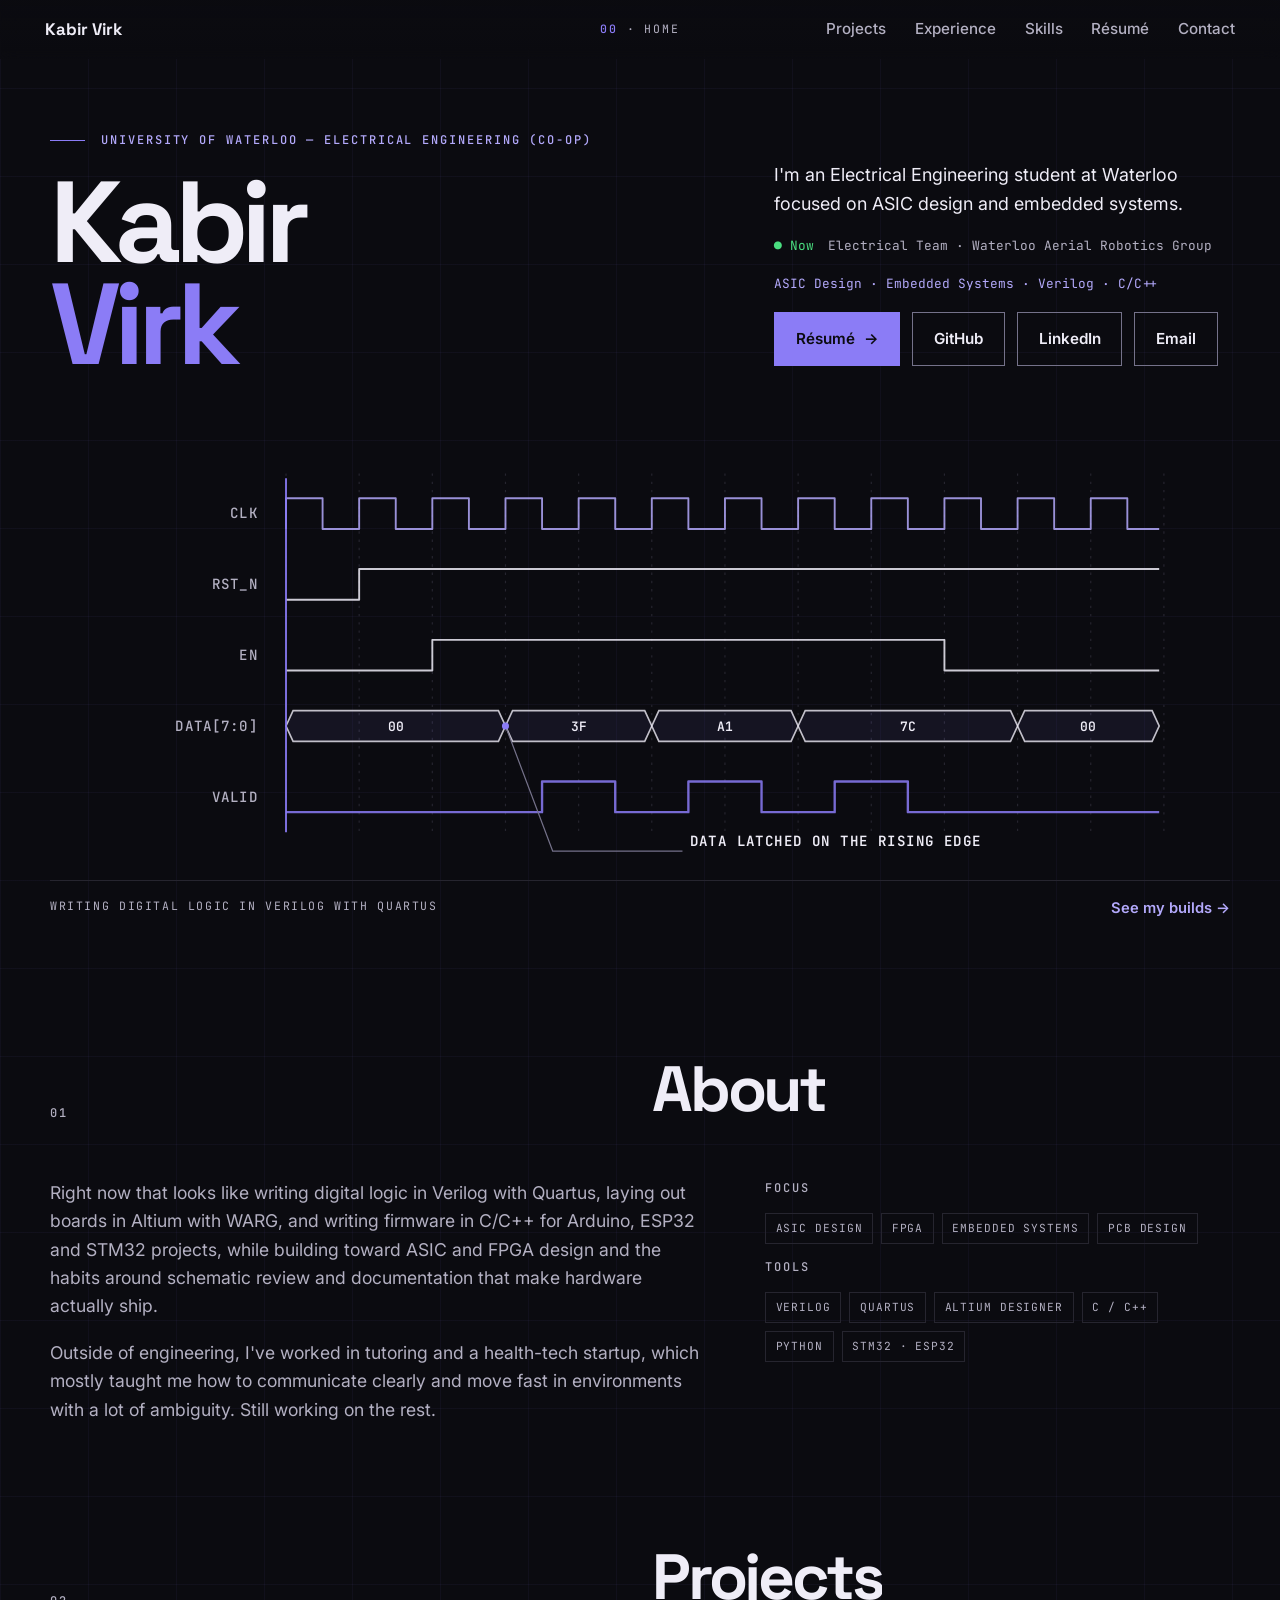
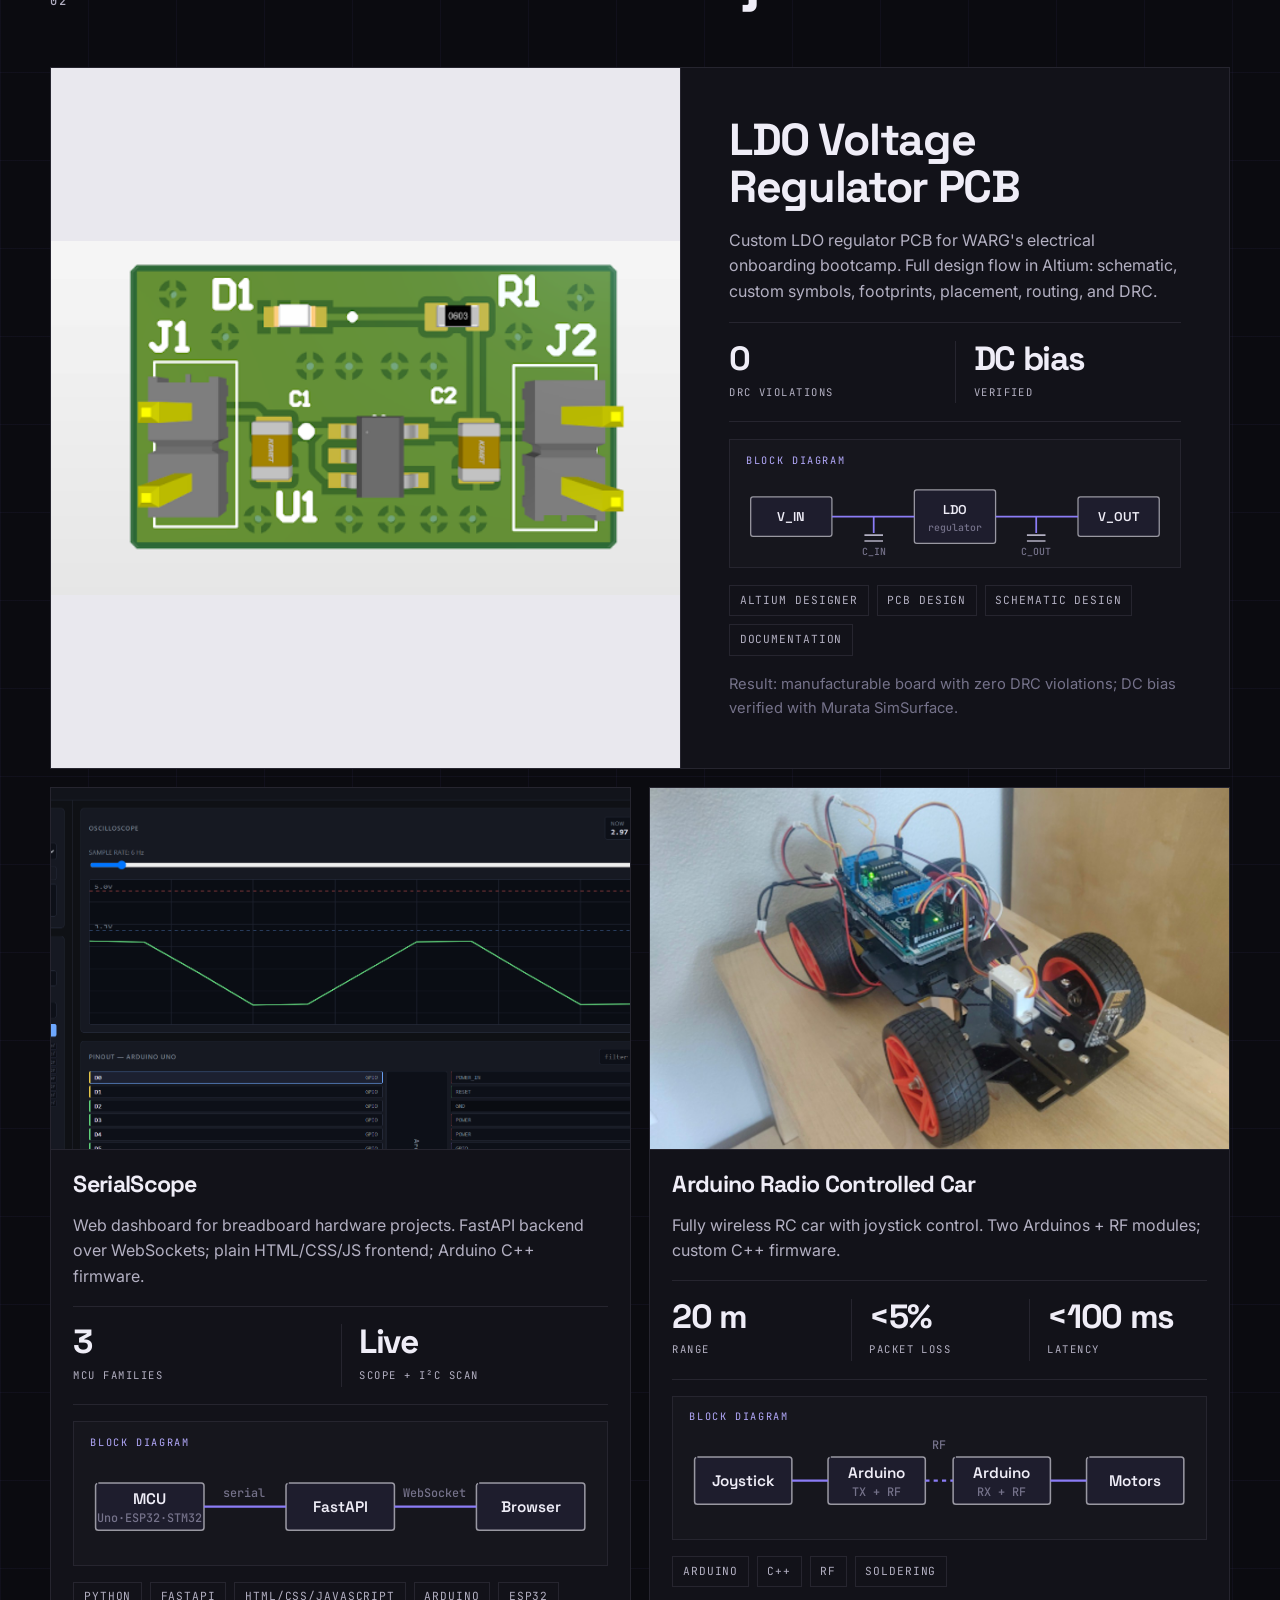
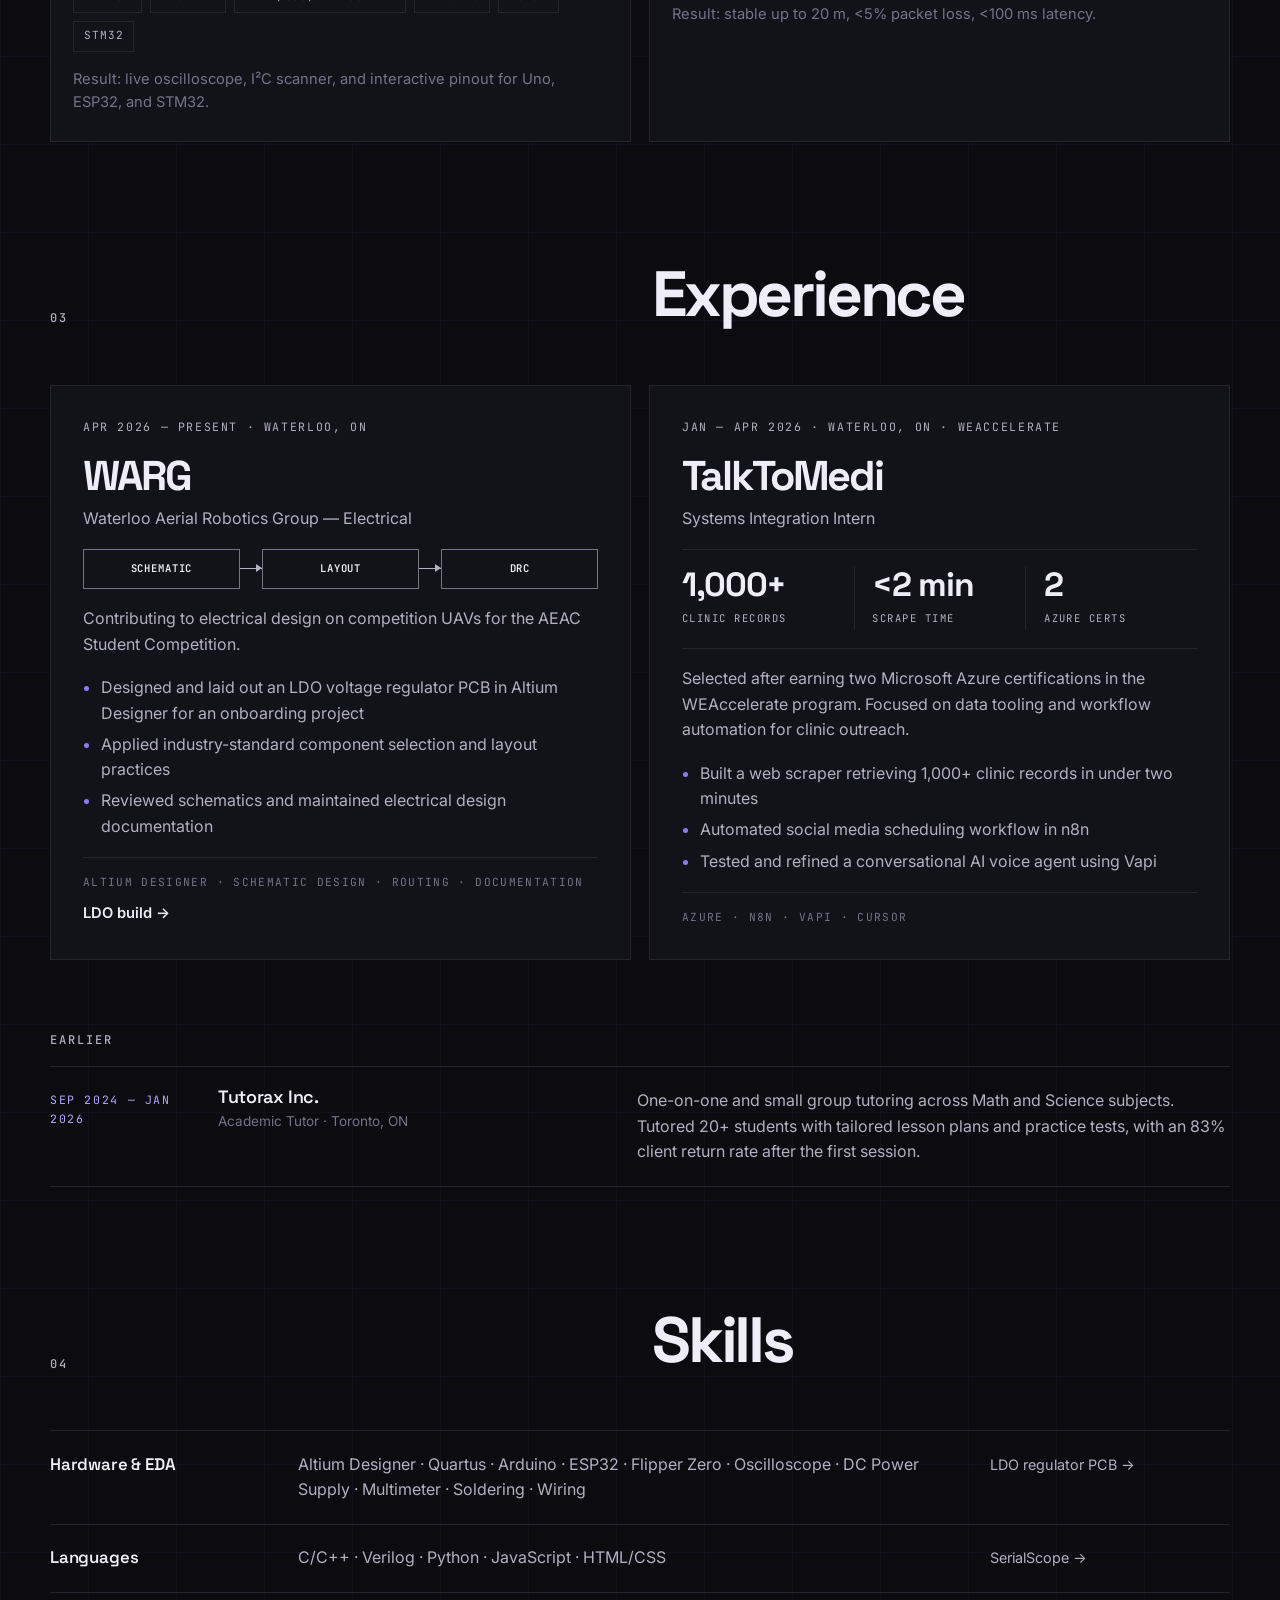
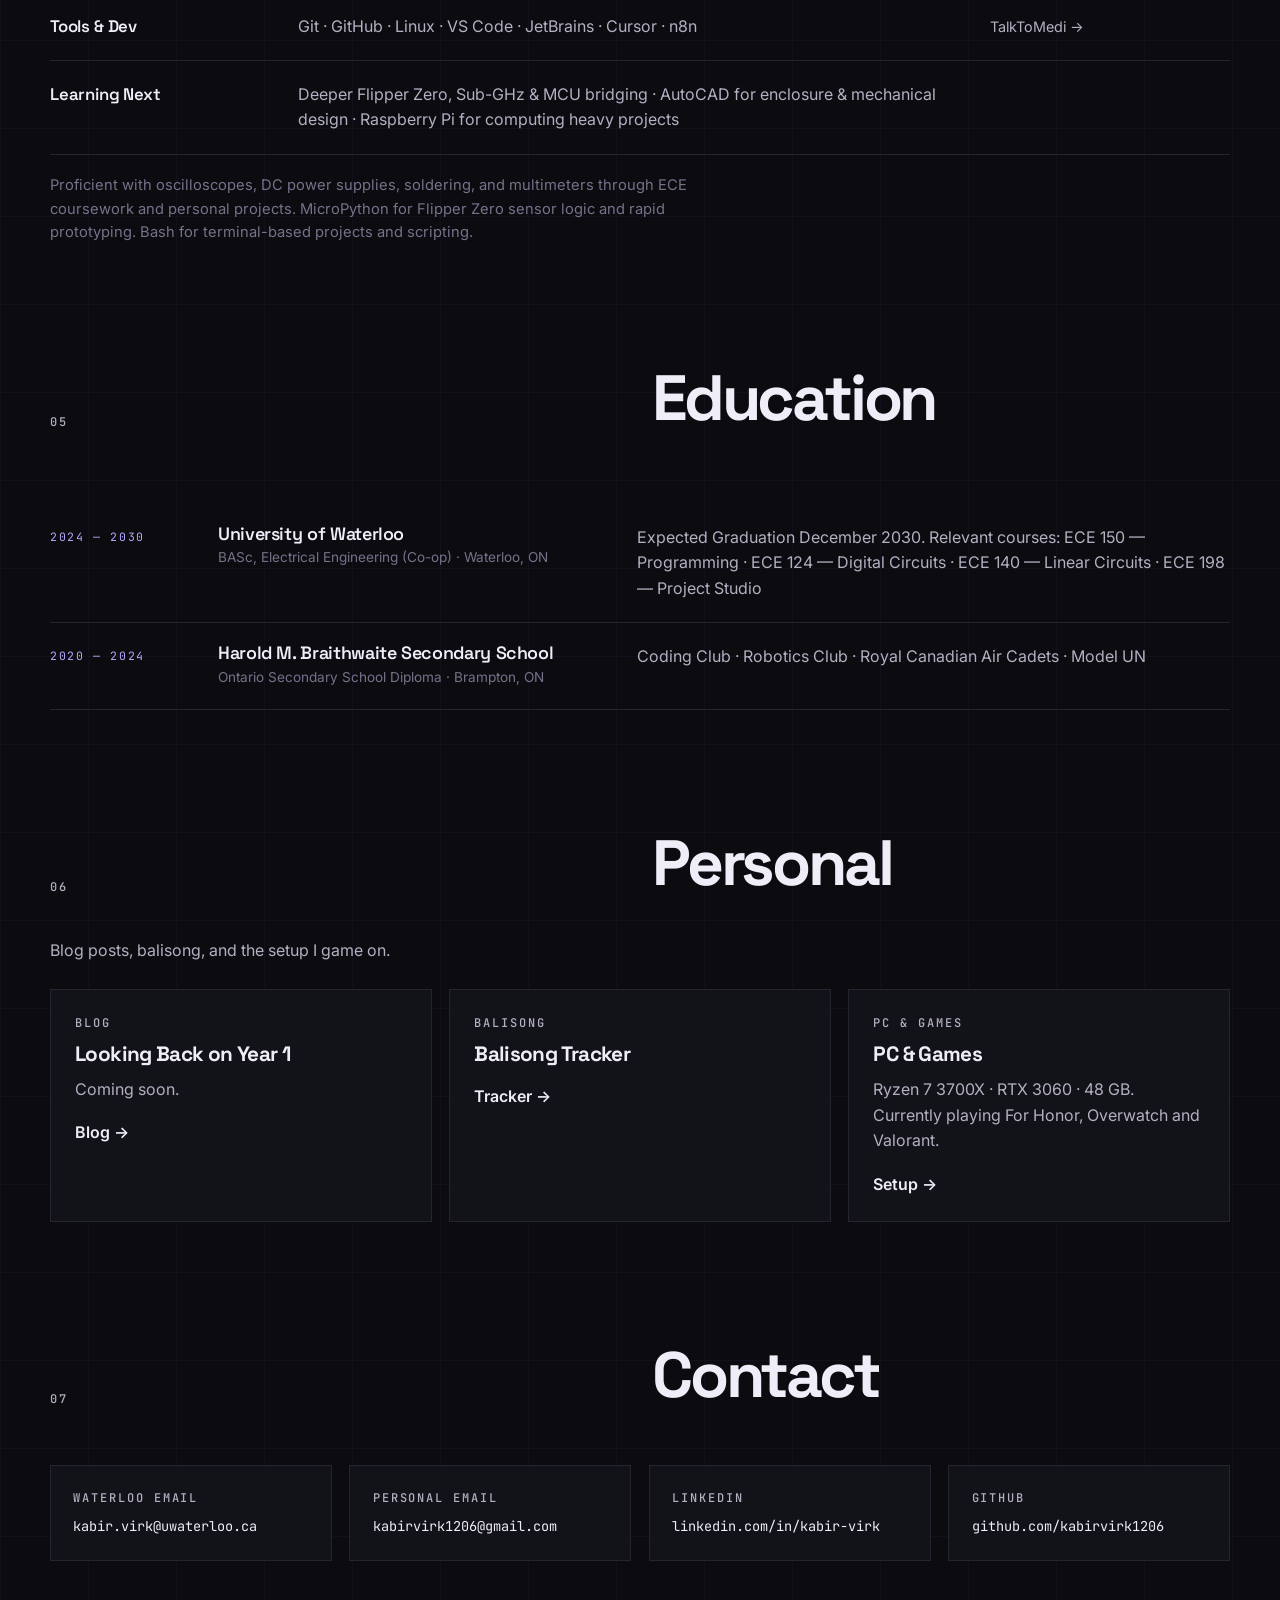
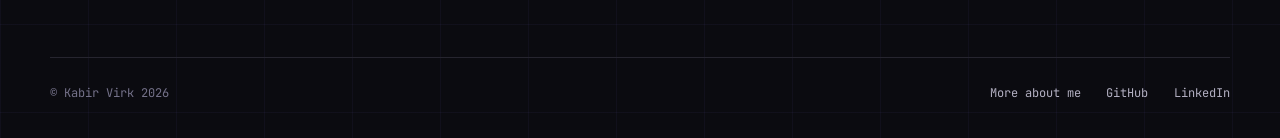
==== index.html @ eab6eaa8 "new site design, save purple version" ====
<!DOCTYPE html>
<html lang="en">
<head>
  <meta charset="UTF-8" />
  <meta name="viewport" content="width=device-width, initial-scale=1.0" />
  <title>Kabir Virk</title>
  <meta name="description" content="I'm an Electrical Engineering student at Waterloo focused on ASIC design and embedded systems." />

  <meta property="og:title" content="Kabir Virk" />
  <meta property="og:description" content="Electrical Engineering (Co-op) at the University of Waterloo — ASIC design and embedded systems." />
  <meta property="og:type" content="website" />
  <meta property="og:url" content="https://www.kabirvirk.me/" />
  <meta property="og:image" content="https://www.kabirvirk.me/og.png" />
  <meta name="twitter:card" content="summary_large_image" />

  <link rel="icon" type="image/png" href="images/favicon-96x96.png" sizes="96x96" />
  <link rel="icon" type="image/svg+xml" href="images/favicon.svg" />
  <link rel="shortcut icon" href="images/favicon.ico" />
  <link rel="apple-touch-icon" sizes="180x180" href="images/apple-touch-icon.png" />
  <link rel="manifest" href="images/site.webmanifest" />

  <link rel="preconnect" href="https://fonts.googleapis.com" />
  <link rel="preconnect" href="https://fonts.gstatic.com" crossorigin />
  <link href="https://fonts.googleapis.com/css2?family=Space+Grotesk:wght@500;600;700&amp;family=Inter:wght@400;500;600&amp;family=JetBrains+Mono:wght@400;500;600&amp;display=swap" rel="stylesheet" />
  <link rel="stylesheet" href="site.css" />
</head>
<body>

<a class="skip" href="#main">Skip to content</a>

<header class="nav" id="nav">
  <a class="nav-name" href="#top">Kabir Virk</a>
  <p class="nav-spy" id="spy" aria-hidden="true"><b>00</b> · <span>Home</span></p>
  <nav class="nav-links" id="navlinks" aria-label="Sections">
    <a href="#projects">Projects</a>
    <a href="#experience">Experience</a>
    <a href="#skills">Skills</a>
    <a href="https://drive.google.com/file/d/1NVRbMFcc0rS-0azV-CsoJZhcbFdvMBlc/view?usp=sharing" target="_blank" rel="noopener">Résumé</a>
    <a href="#contact">Contact</a>
  </nav>
  <button class="nav-burger" id="burger" type="button" aria-label="Open menu" aria-expanded="false"><span></span><span></span></button>
</header>

<main id="main">

  <!-- HERO -->
  <section class="hero wrap" id="top" data-spy="00" data-label="Home">
    <div class="hero-top">
      <div>
        <p class="eyebrow line">University of Waterloo — Electrical Engineering (Co-op)</p>
        <h1 class="hero-title">Kabir<br /><span>Virk</span></h1>
      </div>
      <div class="hero-side">
        <p class="hero-copy">I'm an Electrical Engineering student at Waterloo focused on ASIC design and embedded systems.</p>
        <p class="now"><span>Now</span> Electrical Team · Waterloo Aerial Robotics Group</p>
        <p class="hero-focus">ASIC Design · Embedded Systems · Verilog · C/C++</p>
        <div class="btns">
          <a class="btn solid" href="https://drive.google.com/file/d/1NVRbMFcc0rS-0azV-CsoJZhcbFdvMBlc/view?usp=sharing" target="_blank" rel="noopener">Résumé <em>→</em></a>
          <a class="btn" href="https://github.com/kabirvirk1206" target="_blank" rel="noopener noreferrer">GitHub</a>
          <a class="btn" href="https://linkedin.com/in/kabir-virk" target="_blank" rel="noopener noreferrer">LinkedIn</a>
          <a class="btn" href="mailto:kabir.virk@uwaterloo.ca">Email</a>
        </div>
      </div>
    </div>

    <figure class="hero-art">
      <svg class="timing" viewBox="0 0 1000 380" role="img" aria-label="Animated timing diagram of synchronous digital logic: clock, reset, enable, an 8-bit data bus and a valid signal">
        <g class="t-grid"><path d="M200 36V340"/><path d="M262 36V340"/><path d="M324 36V340"/><path d="M386 36V340"/><path d="M448 36V340"/><path d="M510 36V340"/><path d="M572 36V340"/><path d="M634 36V340"/><path d="M696 36V340"/><path d="M758 36V340"/><path d="M820 36V340"/><path d="M882 36V340"/><path d="M944 36V340"/></g>
        <g class="t-lab"><text x="176" y="74" text-anchor="end">CLK</text><text x="176" y="134" text-anchor="end">RST_N</text><text x="176" y="194" text-anchor="end">EN</text><text x="176" y="254" text-anchor="end">DATA[7:0]</text><text x="176" y="314" text-anchor="end">VALID</text></g>
        <g class="t-wave"><path d="M200 83.0V57.0H231.0V83.0H262.0V57.0H293.0V83.0H324.0V57.0H355.0V83.0H386.0V57.0H417.0V83.0H448.0V57.0H479.0V83.0H510.0V57.0H541.0V83.0H572.0V57.0H603.0V83.0H634.0V57.0H665.0V83.0H696.0V57.0H727.0V83.0H758.0V57.0H789.0V83.0H820.0V57.0H851.0V83.0H882.0V57.0H913.0V83.0H940" class="clk"/><path d="M200 143.0H262V117.0H940"/><path d="M200 203.0H324V177.0H758V203.0H940"/><path d="M200 323.0H417.0V297.0H479.0V323.0H541.0V297.0H603.0V323.0H665.0V297.0H727.0V323.0H940" class="acc"/></g>
        <g class="t-bus"><path d="M200 250L206 237.0H380L386 250L380 263.0H206Z"/><path d="M386 250L392 237.0H504L510 250L504 263.0H392Z"/><path d="M510 250L516 237.0H628L634 250L628 263.0H516Z"/><path d="M634 250L640 237.0H814L820 250L814 263.0H640Z"/><path d="M820 250L826 237.0H934L940 250L934 263.0H826Z"/></g>
        <g class="t-bus-txt"><text x="293.0" y="254">00</text><text x="448.0" y="254">3F</text><text x="572.0" y="254">A1</text><text x="727.0" y="254">7C</text><text x="880.0" y="254">00</text></g>
        <line class="t-cursor" x1="200" y1="40" x2="200" y2="340"/>
        <g class="co"><path d="M386 250L426 356H536"/><circle cx="386" cy="250" r="3"/></g>
        <g class="co-txt"><text x="542" y="352"><tspan class="b">DATA LATCHED ON THE RISING EDGE</tspan></text></g>
      </svg>
      <figcaption class="art-cap">
        <span>Writing digital logic in Verilog with Quartus</span>
        <a href="#projects">See my builds <em>→</em></a>
      </figcaption>
    </figure>
  </section>

  <!-- ABOUT -->
  <section class="sec wrap" id="about" data-spy="01" data-label="About">
    <div class="sec-head rv">
      <p class="eyebrow">01</p>
      <h2>About</h2>
    </div>
    <div class="about rv">
      <div class="about-text">
        <p>Right now that looks like writing digital logic in Verilog with Quartus, laying out boards in Altium with WARG, and writing firmware in C/C++ for Arduino, ESP32 and STM32 projects, while building toward ASIC and FPGA design and the habits around schematic review and documentation that make hardware actually ship.</p>
        <p>Outside of engineering, I've worked in tutoring and a health-tech startup, which mostly taught me how to communicate clearly and move fast in environments with a lot of ambiguity. Still working on the rest.</p>
      </div>
      <div class="about-tags">
        <p class="eyebrow">Focus</p>
        <ul class="tags"><li>ASIC Design</li><li>FPGA</li><li>Embedded Systems</li><li>PCB Design</li></ul>
        <p class="eyebrow">Tools</p>
        <ul class="tags"><li>Verilog</li><li>Quartus</li><li>Altium Designer</li><li>C / C++</li><li>Python</li><li>STM32 · ESP32</li></ul>
      </div>
    </div>
  </section>

  <!-- PROJECTS -->
  <section class="sec wrap" id="projects" data-spy="02" data-label="Projects">
    <div class="sec-head rv">
      <p class="eyebrow">02</p>
      <h2>Projects</h2>
    </div>

    <article class="feat rv" id="proj-ldo">
      <div class="feat-media light"><img class="zoom" src="images/PCBldo.png" alt="LDO voltage regulator PCB in Altium Designer" width="900" height="562" /></div>
      <div class="feat-body">
        <h3>LDO Voltage Regulator PCB</h3>
        <p>Custom LDO regulator PCB for WARG's electrical onboarding bootcamp. Full design flow in Altium: schematic, custom symbols, footprints, placement, routing, and DRC.</p>
        <div class="stats">
          <div><b>0</b><span>DRC violations</span></div>
          <div><b>DC bias</b><span>Verified</span></div>
        </div>
        <figure class="bd"><figcaption>Block diagram</figcaption><svg viewBox="0 0 360 70" role="img" aria-label="Block diagram: input, LDO regulator, output, with input and output capacitors"><g class="bd-box"><rect x="4" y="18" width="70" height="34" rx="2"/><rect x="145" y="12" width="70" height="46" rx="2"/><rect x="286" y="18" width="70" height="34" rx="2"/></g><g class="bd-wire"><path d="M74 35H145M215 35H286"/><path d="M110 35v14M250 35v14"/></g><g class="bd-cap"><path d="M102 51h16M102 56h16M242 51h16M242 56h16"/></g><g class="bd-txt"><text x="39" y="39">V_IN</text><text x="180" y="33">LDO</text><text x="180" y="47" class="bd-sub">regulator</text><text x="321" y="39">V_OUT</text><text x="110" y="68" class="bd-sub">C_IN</text><text x="250" y="68" class="bd-sub">C_OUT</text></g></svg></figure>
          <ul class="tags"><li>Altium Designer</li><li>PCB Design</li><li>Schematic Design</li><li>Documentation</li></ul>
        <p class="note">Result: manufacturable board with zero DRC violations; DC bias verified with Murata SimSurface.</p>
      </div>
    </article>

    <div class="grid">
      <article class="card rv" id="proj-serialscope">
        <div class="card-media"><img class="zoom" src="images/SerialScope.png" alt="SerialScope web dashboard" width="900" height="562" /></div>
        <div class="card-body">
          <h3>SerialScope</h3>
          <p>Web dashboard for breadboard hardware projects. FastAPI backend over WebSockets; plain HTML/CSS/JS frontend; Arduino C++ firmware.</p>
          <div class="stats">
            <div><b>3</b><span>MCU families</span></div>
            <div><b>Live</b><span>Scope + I²C scan</span></div>
          </div>
          <figure class="bd"><figcaption>Block diagram</figcaption><svg viewBox="0 0 360 70" role="img" aria-label="Block diagram: microcontroller to serial to FastAPI to WebSocket to browser"><g class="bd-box"><rect x="4" y="18" width="78" height="34" rx="2"/><rect x="141" y="18" width="78" height="34" rx="2"/><rect x="278" y="18" width="78" height="34" rx="2"/></g><g class="bd-wire"><path d="M82 35H141M219 35H278"/></g><g class="bd-txt"><text x="43" y="33">MCU</text><text x="43" y="46" class="bd-sub">Uno·ESP32·STM32</text><text x="180" y="39">FastAPI</text><text x="317" y="39">Browser</text><text x="111" y="28" class="bd-sub">serial</text><text x="248" y="28" class="bd-sub">WebSocket</text></g></svg></figure>
          <ul class="tags"><li>Python</li><li>FastAPI</li><li>HTML/CSS/JavaScript</li><li>Arduino</li><li>ESP32</li><li>STM32</li></ul>
          <p class="note">Result: live oscilloscope, I²C scanner, and interactive pinout for Uno, ESP32, and STM32.</p>
        </div>
      </article>

      <article class="card rv" id="proj-rc">
        <div class="card-media"><img class="zoom" src="images/Radio.jpeg" alt="Arduino radio controlled car" width="900" height="562" /></div>
        <div class="card-body">
          <h3>Arduino Radio Controlled Car</h3>
          <p>Fully wireless RC car with joystick control. Two Arduinos + RF modules; custom C++ firmware.</p>
          <div class="stats">
            <div><b>20 m</b><span>Range</span></div>
            <div><b>&lt;5%</b><span>Packet loss</span></div>
            <div><b>&lt;100 ms</b><span>Latency</span></div>
          </div>
          <figure class="bd"><figcaption>Block diagram</figcaption><svg viewBox="0 0 360 70" role="img" aria-label="Block diagram: joystick to transmitter Arduino, RF link, receiver Arduino to motors"><g class="bd-box"><rect x="4" y="18" width="70" height="34" rx="2"/><rect x="100" y="18" width="70" height="34" rx="2"/><rect x="190" y="18" width="70" height="34" rx="2"/><rect x="286" y="18" width="70" height="34" rx="2"/></g><g class="bd-wire"><path d="M74 35H100M260 35H286"/><path d="M170 35H190" stroke-dasharray="3 3"/></g><g class="bd-txt"><text x="39" y="39">Joystick</text><text x="135" y="33">Arduino</text><text x="135" y="46" class="bd-sub">TX + RF</text><text x="225" y="33">Arduino</text><text x="225" y="46" class="bd-sub">RX + RF</text><text x="321" y="39">Motors</text><text x="180" y="12" class="bd-sub">RF</text></g></svg></figure>
          <ul class="tags"><li>Arduino</li><li>C++</li><li>RF</li><li>Soldering</li></ul>
          <p class="note">Result: stable up to 20 m, &lt;5% packet loss, &lt;100 ms latency.</p>
        </div>
      </article>
    </div>
  </section>

  <!-- EXPERIENCE -->
  <section class="sec wrap" id="experience" data-spy="03" data-label="Experience">
    <div class="sec-head rv">
      <p class="eyebrow">03</p>
      <h2>Experience</h2>
    </div>

    <div class="xp-grid">
      <article class="xp rv">
        <p class="xp-date">Apr 2026 — Present · Waterloo, ON</p>
        <h3>WARG</h3>
        <p class="xp-role">Waterloo Aerial Robotics Group — Electrical</p>
        <div class="flow"><span>Schematic</span><i></i><span>Layout</span><i></i><span>DRC</span></div>
        <p>Contributing to electrical design on competition UAVs for the AEAC Student Competition.</p>
        <ul class="dots">
          <li>Designed and laid out an LDO voltage regulator PCB in Altium Designer for an onboarding project</li>
          <li>Applied industry-standard component selection and layout practices</li>
          <li>Reviewed schematics and maintained electrical design documentation</li>
        </ul>
        <p class="xp-foot">Altium Designer · Schematic Design · Routing · Documentation <a href="#proj-ldo">LDO build <em>→</em></a></p>
      </article>

      <article class="xp rv">
        <p class="xp-date">Jan — Apr 2026 · Waterloo, ON · WEAccelerate</p>
        <h3>TalkToMedi</h3>
        <p class="xp-role">Systems Integration Intern</p>
        <div class="stats">
          <div><b>1,000+</b><span>Clinic records</span></div>
          <div><b>&lt;2 min</b><span>Scrape time</span></div>
          <div><b>2</b><span>Azure certs</span></div>
        </div>
        <p>Selected after earning two Microsoft Azure certifications in the WEAccelerate program. Focused on data tooling and workflow automation for clinic outreach.</p>
        <ul class="dots">
          <li>Built a web scraper retrieving 1,000+ clinic records in under two minutes</li>
          <li>Automated social media scheduling workflow in n8n</li>
          <li>Tested and refined a conversational AI voice agent using Vapi</li>
        </ul>
        <p class="xp-foot">Azure · n8n · Vapi · Cursor</p>
      </article>
    </div>

    <div class="list">
      <p class="eyebrow">Earlier</p>
      <div class="row rv"><p class="row-k">Sep 2024 — Jan 2026</p><div><h4>Tutorax Inc.</h4><p class="row-t">Academic Tutor · Toronto, ON</p></div><p>One-on-one and small group tutoring across Math and Science subjects. Tutored 20+ students with tailored lesson plans and practice tests, with an 83% client return rate after the first session.</p></div>
    </div>
  </section>

  <!-- SKILLS -->
  <section class="sec wrap" id="skills" data-spy="04" data-label="Skills">
    <div class="sec-head rv">
      <p class="eyebrow">04</p>
      <h2>Skills</h2>
    </div>
    <div class="skills">
      <div class="srow rv"><h4>Hardware &amp; EDA</h4><p>Altium Designer · Quartus · Arduino · ESP32 · Flipper Zero · Oscilloscope · DC Power Supply · Multimeter · Soldering · Wiring</p><a href="#proj-ldo">LDO regulator PCB <em>→</em></a></div>
      <div class="srow rv"><h4>Languages</h4><p>C/C++ · Verilog · Python · JavaScript · HTML/CSS</p><a href="#proj-serialscope">SerialScope <em>→</em></a></div>
      <div class="srow rv"><h4>Tools &amp; Dev</h4><p>Git · GitHub · Linux · VS Code · JetBrains · Cursor · n8n</p><a href="#experience">TalkToMedi <em>→</em></a></div>
      <div class="srow rv"><h4>Learning Next</h4><p>Deeper Flipper Zero, Sub-GHz &amp; MCU bridging · AutoCAD for enclosure &amp; mechanical design · Raspberry Pi for computing heavy projects</p><span></span></div>
    </div>
    <p class="skills-note">Proficient with oscilloscopes, DC power supplies, soldering, and multimeters through ECE coursework and personal projects. MicroPython for Flipper Zero sensor logic and rapid prototyping. Bash for terminal-based projects and scripting.</p>
  </section>

  <!-- EDUCATION -->
  <section class="sec wrap" id="education" data-spy="05" data-label="Education">
    <div class="sec-head rv">
      <p class="eyebrow">05</p>
      <h2>Education</h2>
    </div>
    <div class="list edu-list">
      <div class="row rv"><p class="row-k">2024 — 2030</p><div><h4>University of Waterloo</h4><p class="row-t">BASc, Electrical Engineering (Co-op) · Waterloo, ON</p></div><p>Expected Graduation December 2030. Relevant courses: ECE 150 — Programming · ECE 124 — Digital Circuits · ECE 140 — Linear Circuits · ECE 198 — Project Studio</p></div>
      <div class="row rv"><p class="row-k">2020 — 2024</p><div><h4>Harold M. Braithwaite Secondary School</h4><p class="row-t">Ontario Secondary School Diploma · Brampton, ON</p></div><p>Coding Club · Robotics Club · Royal Canadian Air Cadets · Model UN</p></div>
    </div>
  </section>

  <!-- PERSONAL -->
  <section class="sec wrap" id="personal" data-spy="06" data-label="Personal">
    <div class="sec-head rv">
      <p class="eyebrow">06</p>
      <h2>Personal</h2>
    </div>
    <p class="lead">Blog posts, balisong, and the setup I game on.</p>
    <div class="pgrid">
      <a class="pcard rv" href="about-me.html#blog"><p class="eyebrow">Blog</p><h3>Looking Back on Year 1</h3><p>Coming soon.</p><span>Blog <em>→</em></span></a>
      <a class="pcard rv" href="about-me.html#balisong"><p class="eyebrow">Balisong</p><h3>Balisong Tracker</h3><span>Tracker <em>→</em></span></a>
      <a class="pcard rv" href="about-me.html#setup"><p class="eyebrow">PC &amp; Games</p><h3>PC &amp; Games</h3><p>Ryzen 7 3700X · RTX 3060 · 48 GB. Currently playing For Honor, Overwatch and Valorant.</p><span>Setup <em>→</em></span></a>
    </div>
  </section>

  <!-- CONTACT -->
  <section class="sec wrap" id="contact" data-spy="07" data-label="Contact">
    <div class="sec-head rv">
      <p class="eyebrow">07</p>
      <h2>Contact</h2>
    </div>
    <div class="cgrid">
      <a class="citem rv" href="mailto:kabir.virk@uwaterloo.ca"><p class="eyebrow">Waterloo Email</p><p class="cval">kabir.virk@uwaterloo.ca</p></a>
      <a class="citem rv" href="mailto:kabirvirk1206@gmail.com"><p class="eyebrow">Personal Email</p><p class="cval">kabirvirk1206@gmail.com</p></a>
      <a class="citem rv" href="https://linkedin.com/in/kabir-virk" target="_blank" rel="noopener noreferrer"><p class="eyebrow">LinkedIn</p><p class="cval">linkedin.com/in/kabir-virk</p></a>
      <a class="citem rv" href="https://github.com/kabirvirk1206" target="_blank" rel="noopener noreferrer"><p class="eyebrow">GitHub</p><p class="cval">github.com/kabirvirk1206</p></a>
    </div>
  </section>

</main>

<footer class="foot wrap">
  <p>© Kabir Virk 2026</p>
  <nav><a href="about-me.html">More about me</a><a href="https://github.com/kabirvirk1206" target="_blank" rel="noopener noreferrer">GitHub</a><a href="https://linkedin.com/in/kabir-virk" target="_blank" rel="noopener noreferrer">LinkedIn</a></nav>
</footer>

<dialog class="lightbox" id="lightbox" aria-label="Enlarged image"><button type="button" class="lb-x" aria-label="Close">×</button><img alt="" /><p class="lb-cap"></p></dialog>
<script src="motion.js"></script>
<script src="site.js"></script>
</body>
</html>
---- site.css ----
/* kabirvirk.me — layout after marcovolpini.com, coloured violet on near-black */

:root {
  --bg:      #0b0b10;
  --panel:   #121219;
  --panel-2: #17171f;
  --line:    #26252f;
  --grid:    rgba(139, 124, 246, 0.05);
  --ink:     #efedf7;
  --ink-2:   #b3b0c2;
  --ink-3:   #75728a;
  --violet:  #8b7cf6;
  --violet-2:#b3a9fb;
  --green:   #4ade80;
  --amber:   #fcd34d;

  --head: 'Space Grotesk', 'Inter', system-ui, sans-serif;
  --body: 'Inter', system-ui, -apple-system, sans-serif;
  --mono: 'JetBrains Mono', ui-monospace, Menlo, monospace;

  --wrap: 1180px;
}

* { box-sizing: border-box; }
html { scroll-behavior: smooth; scroll-padding-top: 5rem; }
body {
  margin: 0;
  background-color: var(--bg);
  background-image:
    linear-gradient(var(--grid) 1px, transparent 1px),
    linear-gradient(90deg, var(--grid) 1px, transparent 1px);
  background-size: 88px 88px;
  color: var(--ink);
  font: 16px/1.6 var(--body);
  -webkit-font-smoothing: antialiased;
}
img { max-width: 100%; display: block; }
a { color: inherit; }
h1, h2, h3, h4 { font-family: var(--head); margin: 0; letter-spacing: -0.03em; line-height: 1.05; text-wrap: balance; }
p { margin: 0; }
em { font-style: normal; display: inline-block; transition: transform 0.2s ease; }
a:hover em { transform: translateX(3px); }
:focus-visible { outline: 2px solid var(--violet); outline-offset: 3px; }

.wrap { width: min(var(--wrap), 100% - 2.5rem); margin-inline: auto; }
.skip { position: absolute; left: -999px; }
.skip:focus { left: 1rem; top: 1rem; z-index: 99; background: var(--violet); color: var(--bg); padding: 0.5rem 1rem; }

.eyebrow {
  font-family: var(--mono);
  font-size: 0.75rem;
  font-weight: 500;
  letter-spacing: 0.16em;
  text-transform: uppercase;
  color: var(--ink-2);
}
.eyebrow.line { display: flex; align-items: center; gap: 1rem; color: var(--violet-2); }
.eyebrow.line::before { content: ""; width: 2.2rem; height: 1px; background: var(--violet); }

/* nav */
.nav {
  position: sticky;
  top: 0;
  z-index: 50;
  display: grid;
  grid-template-columns: 1fr auto 1fr;
  align-items: center;
  gap: 1rem;
  padding: 1rem clamp(1.25rem, 3.5vw, 3rem);
  background: linear-gradient(180deg, rgba(11, 11, 16, 0.96), rgba(11, 11, 16, 0.8));
  backdrop-filter: blur(10px);
}
.nav-name { font-family: var(--head); font-weight: 700; font-size: 1.05rem; text-decoration: none; }
.nav-spy { font-family: var(--mono); font-size: 0.72rem; letter-spacing: 0.16em; text-transform: uppercase; color: var(--ink-2); }
.nav-spy b { color: var(--violet); font-weight: 500; }
.nav-links { justify-self: end; display: flex; gap: 1.8rem; }
.nav-links a { text-decoration: none; font-weight: 500; font-size: 0.95rem; color: var(--ink-2); transition: color 0.2s; }
.nav-links a:hover, .nav-links a.on { color: var(--ink); }
.nav-burger { display: none; justify-self: end; width: 2.4rem; height: 2.4rem; border: 1px solid var(--line); background: transparent; border-radius: 4px; cursor: pointer; padding: 0; }
.nav-burger span { display: block; width: 16px; height: 1.5px; margin: 4px auto; background: var(--ink); }

/* buttons */
.btns { display: flex; flex-wrap: wrap; gap: 0.75rem; }
.btn {
  display: inline-flex;
  align-items: center;
  gap: 0.6rem;
  padding: 0.85rem 1.3rem;
  border: 1px solid var(--ink-3);
  font-weight: 600;
  font-size: 0.95rem;
  text-decoration: none;
  transition: background 0.2s, border-color 0.2s, color 0.2s;
}
.btn:hover { border-color: var(--ink); }
.btn.solid { background: var(--violet); border-color: var(--violet); color: #0b0b10; }
.btn.solid:hover { background: var(--violet-2); border-color: var(--violet-2); }

/* hero */
.hero { padding-top: clamp(2.5rem, 6vw, 4.5rem); }
.hero-top { display: grid; grid-template-columns: minmax(0, 1.25fr) minmax(0, 1fr); gap: 2.5rem; align-items: end; }
.hero-title {
  margin-top: 1.4rem;
  font-size: clamp(3.6rem, 11vw, 9rem);
  font-weight: 700;
  letter-spacing: -0.06em;
  line-height: 0.88;
}
.hero-title span { color: var(--violet); }
.hero-side { display: grid; gap: 1.1rem; padding-bottom: 0.6rem; }
.status { display: flex; align-items: center; gap: 0.6rem; font-family: var(--mono); font-size: 0.72rem; letter-spacing: 0.14em; text-transform: uppercase; color: var(--ink-2); }
.status i { width: 7px; height: 7px; border-radius: 50%; background: var(--green); box-shadow: 0 0 10px rgba(74, 222, 128, 0.6); }
.hero-copy { font-size: 1.12rem; color: var(--ink); max-width: 40ch; }
.hero-focus { font-family: var(--mono); font-size: 0.8rem; color: var(--violet-2); }

.hero-art { margin: clamp(2rem, 5vw, 3.5rem) 0 0; position: relative; }
.hero-art svg, .board svg { width: 100%; height: auto; display: block; }
.art-cap {
  display: flex;
  flex-wrap: wrap;
  justify-content: space-between;
  gap: 0.6rem 2rem;
  padding: 1rem 0;
  border-top: 1px solid var(--line);
  font-family: var(--mono);
  font-size: 0.72rem;
  letter-spacing: 0.14em;
  text-transform: uppercase;
  color: var(--ink-2);
}
.art-cap a { color: var(--violet-2); text-decoration: none; font-family: var(--body); font-weight: 600; font-size: 0.92rem; letter-spacing: 0; text-transform: none; }

/* line art */
.la rect, .la path, .la circle { fill: none; stroke: var(--ink); stroke-width: 1.3; stroke-opacity: 0.8; }
.la .faint { stroke-opacity: 0.3; }
.la .acc { stroke: var(--violet); stroke-opacity: 0.95; }
.la .dot circle { fill: var(--violet); stroke: none; }
.seg path { stroke: var(--violet); stroke-width: 3; stroke-linecap: round; stroke-opacity: 0.9; fill: none; }
.seg.big path { stroke-width: 6; }
.la-txt text { fill: var(--ink-2); font: 500 11px var(--mono); letter-spacing: 0.08em; text-anchor: middle; }
.la-txt .sm { font-size: 9px; }
.co path { fill: none; stroke: var(--ink-3); stroke-width: 1; }
.co circle { fill: var(--violet); }
.co-txt text { fill: var(--ink-2); font: 400 12px var(--mono); }
.co-txt .b { fill: var(--ink); font-weight: 600; letter-spacing: 0.1em; }

/* sections */
.sec { padding-block: clamp(4.5rem, 10vw, 7.5rem) 0; }
.sec-head { display: grid; grid-template-columns: minmax(0, 1fr) minmax(0, 1fr); align-items: end; gap: 1.5rem; margin-bottom: clamp(2rem, 5vw, 3.5rem); }
.sec-head h2 { font-size: clamp(2.4rem, 6vw, 4rem); font-weight: 700; letter-spacing: -0.05em; }

.badge { width: fit-content; padding: 0.22rem 0.55rem; font-family: var(--mono); font-size: 0.66rem; letter-spacing: 0.14em; text-transform: uppercase; border: 1px solid; }
.badge.built { color: var(--green); border-color: rgba(74, 222, 128, 0.4); }
.badge.wip { color: var(--amber); border-color: rgba(252, 211, 77, 0.45); }

.stats { display: grid; grid-template-columns: repeat(3, minmax(0, 1fr)); padding-block: 1.1rem; border-block: 1px solid var(--line); }
.stats div { padding-inline: 1.1rem; border-left: 1px solid var(--line); min-width: 0; }
.stats div:first-child { padding-left: 0; border-left: 0; }
.stats b { display: block; font-family: var(--head); font-size: clamp(1.5rem, 3vw, 2.1rem); font-weight: 700; letter-spacing: -0.04em; line-height: 1.1; white-space: nowrap; }
.stats span { font-family: var(--mono); font-size: 0.66rem; letter-spacing: 0.14em; text-transform: uppercase; color: var(--ink-2); }

.tags { display: flex; flex-wrap: wrap; gap: 0.5rem; padding: 0; margin: 0; list-style: none; }
.tags li { padding: 0.35rem 0.6rem; border: 1px solid var(--line); font-family: var(--mono); font-size: 0.7rem; letter-spacing: 0.08em; text-transform: uppercase; color: var(--ink-2); }
.more { font-weight: 600; text-decoration: none; color: var(--ink); }
.more:hover { color: var(--violet-2); }

/* featured */
.feat { display: grid; grid-template-columns: minmax(0, 1.15fr) minmax(0, 1fr); border: 1px solid var(--line); background: var(--panel); }
.feat-media { position: relative; display: grid; place-items: center; padding: 2rem; border-right: 1px solid var(--line); background: radial-gradient(ellipse at 50% 60%, rgba(139, 124, 246, 0.1), transparent 70%); }
.feat-media svg { width: 100%; max-width: 520px; height: auto; }
.feat-body { display: grid; align-content: center; gap: 1.1rem; padding: clamp(1.5rem, 4vw, 3rem); }
.feat-body h3 { font-size: clamp(2rem, 4vw, 2.8rem); font-weight: 700; }
.feat-body > p:not(.badge) { color: var(--ink-2); }

.ph-tag { position: absolute; left: 1rem; bottom: 1rem; padding: 0.25rem 0.55rem; font-family: var(--mono); font-size: 0.64rem; letter-spacing: 0.08em; color: var(--amber); border: 1px dashed rgba(252, 211, 77, 0.5); background: rgba(11, 11, 16, 0.85); }

/* grid cards */
.grid { display: grid; grid-template-columns: repeat(2, minmax(0, 1fr)); gap: 1.1rem; margin-top: 1.1rem; }
.card { display: flex; flex-direction: column; border: 1px solid var(--line); background: var(--panel); min-width: 0; }
.card-media { aspect-ratio: 16 / 10; overflow: hidden; border-bottom: 1px solid var(--line); background: #0f0f15; }
.card-media img { width: 100%; height: 100%; object-fit: cover; transition: transform 0.5s ease; }
.card:hover .card-media img { transform: scale(1.03); }
.card-media.light { background: #e9e8ee; }
.card-media.light img { object-fit: contain; }
.card-body { display: grid; gap: 1rem; padding: 1.4rem 1.4rem 1.6rem; align-content: start; }
.card-body h3 { font-size: 1.45rem; font-weight: 700; }
.card-body > p:not(.badge) { color: var(--ink-2); }
.card.next { justify-content: center; background: repeating-linear-gradient(135deg, transparent 0 12px, rgba(139, 124, 246, 0.03) 12px 24px), var(--panel); }

/* lists (in progress, more experience) */
.list { margin-top: clamp(3rem, 6vw, 4.5rem); }
.list > .eyebrow { padding-bottom: 1rem; border-bottom: 1px solid var(--line); }
.row { display: grid; grid-template-columns: 9rem minmax(0, 1fr) minmax(0, 1.5fr); gap: 1.5rem; padding-block: 1.3rem; border-bottom: 1px solid var(--line); }
.row-k { font-family: var(--mono); font-size: 0.72rem; letter-spacing: 0.14em; text-transform: uppercase; color: var(--violet-2); padding-top: 0.2rem; }
.row h4 { font-size: 1.12rem; font-weight: 600; letter-spacing: -0.02em; }
.row-t { margin-top: 0.25rem; font-size: 0.85rem; color: var(--ink-3); }
.row > p:last-child { color: var(--ink-2); }

/* board drawing */
.board figure { margin: 0; padding-bottom: 2.5rem; border-bottom: 1px solid var(--line); }
.board-cap { margin-top: 1.5rem; text-align: center; font-family: var(--mono); font-size: 0.75rem; letter-spacing: 0.16em; text-transform: uppercase; color: var(--violet-2); }

/* experience */
.xp-grid { display: grid; grid-template-columns: repeat(2, minmax(0, 1fr)); gap: 1.1rem; }
.xp { display: grid; gap: 1.1rem; align-content: start; padding: clamp(1.4rem, 3vw, 2rem); border: 1px solid var(--line); background: var(--panel); min-width: 0; }
.xp-date { display: flex; flex-wrap: wrap; gap: 0.8rem; align-items: center; font-family: var(--mono); font-size: 0.72rem; letter-spacing: 0.14em; text-transform: uppercase; color: var(--ink-2); }
.xp h3 { font-size: clamp(2rem, 4vw, 2.6rem); font-weight: 700; letter-spacing: -0.05em; }
.xp-role { margin-top: -0.6rem; color: var(--ink-2); }
.xp > p:not(.xp-date):not(.xp-role):not(.xp-foot) { color: var(--ink-2); }
.flow { display: flex; align-items: center; gap: 0; }
.flow span { flex: 1 1 0; min-width: 0; padding: 0.65rem 0.4rem; border: 1px solid var(--ink-3); text-align: center; font-family: var(--mono); font-size: 0.66rem; font-weight: 600; letter-spacing: 0.08em; text-transform: uppercase; color: var(--ink); }
.flow i { flex: 0 0 1.4rem; height: 1px; background: var(--ink-2); position: relative; }
.flow i::after { content: ""; position: absolute; right: 0; top: -4px; border: 4.5px solid transparent; border-left: 6px solid var(--ink-2); border-right: 0; }
.xp-foot { display: flex; justify-content: space-between; flex-wrap: wrap; gap: 0.6rem; padding-top: 1rem; border-top: 1px solid var(--line); font-family: var(--mono); font-size: 0.7rem; letter-spacing: 0.12em; text-transform: uppercase; color: var(--ink-3); }
.xp-foot a { font-family: var(--body); font-size: 0.92rem; font-weight: 600; letter-spacing: 0; text-transform: none; color: var(--ink); text-decoration: none; }

/* skills */
.skills { border-top: 1px solid var(--line); }
.srow { display: grid; grid-template-columns: 14rem minmax(0, 1fr) 15rem; gap: 1.5rem; align-items: baseline; padding-block: 1.3rem; border-bottom: 1px solid var(--line); }
.srow h4 { font-size: 1.05rem; font-weight: 600; letter-spacing: -0.01em; }
.srow p { color: var(--ink-2); }
.srow a { font-size: 0.9rem; color: var(--ink-2); text-decoration: none; }
.srow a:hover { color: var(--violet-2); }

.edu { margin-top: clamp(3rem, 6vw, 4.5rem); }
.edu-row { display: grid; grid-template-columns: minmax(0, 1fr) minmax(0, 1.4fr); gap: 1.5rem; padding-top: 1.1rem; margin-top: 1rem; border-top: 1px solid var(--line); }
.edu-row h4 { font-size: 1.3rem; font-weight: 700; }
.edu-row div p { color: var(--ink-2); margin-top: 0.3rem; }
.edu-c { font-family: var(--mono); font-size: 0.78rem; line-height: 1.9; color: var(--ink-2); }

/* contact */
.contact { display: grid; grid-template-columns: 17rem minmax(0, 1fr); gap: clamp(2rem, 5vw, 4.5rem); align-items: center; padding-bottom: clamp(4rem, 8vw, 6rem); border-top: 1px solid var(--line); margin-top: clamp(4rem, 8vw, 6rem); }
.contact h2 { font-size: clamp(2.6rem, 6vw, 4.2rem); font-weight: 700; letter-spacing: -0.05em; }
.contact > div { display: grid; gap: 1.3rem; }
.contact > div > p:not(.mail) { color: var(--ink-2); font-size: 1.08rem; }
.mail { font-family: var(--mono); font-size: 0.85rem; color: var(--ink-2); user-select: all; }
.me { margin: 0; }
.me-ph { aspect-ratio: 4 / 5; display: grid; place-items: center; border: 1px solid var(--line); background: repeating-linear-gradient(135deg, transparent 0 12px, rgba(139, 124, 246, 0.05) 12px 24px), var(--panel); }
.me-ph span { font-family: var(--mono); font-size: 0.72rem; letter-spacing: 0.1em; color: var(--amber); border: 1px dashed rgba(252, 211, 77, 0.5); padding: 0.3rem 0.6rem; }
.me figcaption { margin-top: 0.9rem; font-family: var(--mono); font-size: 0.7rem; letter-spacing: 0.16em; text-transform: uppercase; color: var(--ink-2); }

/* footer */
.foot { display: flex; flex-wrap: wrap; justify-content: space-between; gap: 1rem; padding-block: 1.6rem 2.2rem; border-top: 1px solid var(--line); font-family: var(--mono); font-size: 0.75rem; color: var(--ink-3); }
.foot nav { display: flex; flex-wrap: wrap; gap: 1.6rem; }
.foot a { text-decoration: none; color: var(--ink-2); }
.foot a:hover { color: var(--violet-2); }

/* responsive */
@media (max-width: 960px) {
  .nav { grid-template-columns: 1fr auto; }
  .nav-spy { display: none; }
  .nav-burger { display: block; }
  .nav-links { display: none; position: absolute; top: 100%; left: 0; right: 0; flex-direction: column; gap: 0; padding: 0.5rem 1.25rem 1rem; background: rgba(11, 11, 16, 0.98); border-bottom: 1px solid var(--line); }
  .nav-links.open { display: flex; }
  .nav-links a { padding: 0.8rem 0; border-bottom: 1px solid var(--line); }
  .hero-top, .sec-head, .feat, .grid, .xp-grid, .edu-row, .contact { grid-template-columns: 1fr; }
  .feat-media { border-right: 0; border-bottom: 1px solid var(--line); }
  .row { grid-template-columns: 1fr; gap: 0.5rem; }
  .srow { grid-template-columns: 1fr; gap: 0.35rem; }
  .me { max-width: 17rem; }
}
@media (max-width: 560px) {
  .stats { grid-template-columns: 1fr 1fr 1fr; }
  .stats div { padding-inline: 0.6rem; }
  .stats b { font-size: 1.25rem; }
  .flow { flex-direction: column; align-items: stretch; }
  .flow i { flex-basis: 1.1rem; width: 1px; height: 1.1rem; margin: 0 auto; }
  .flow i::after { right: -4px; top: auto; bottom: 0; border: 4.5px solid transparent; border-top: 6px solid var(--ink-2); border-bottom: 0; }
  .hero-art .co, .hero-art .co-txt { display: none; }
}
@media (prefers-reduced-motion: reduce) {
  html { scroll-behavior: auto; }
  * { transition: none !important; }
}

/* live-site content additions */
.about { display: grid; grid-template-columns: minmax(0, 1.4fr) minmax(0, 1fr); gap: clamp(2rem, 5vw, 4rem); }
.about-text { display: grid; gap: 1.2rem; font-size: 1.1rem; color: var(--ink-2); }
.about-tags { display: grid; gap: 0.9rem; align-content: start; }
.feat-media.light { background: #e9e8ee; padding: 0; }
.feat-media.light img { width: 100%; height: 100%; object-fit: contain; }
.note { font-size: 0.92rem; color: var(--ink-3) !important; }
.dots { margin: 0; padding-left: 1.1rem; display: grid; gap: 0.35rem; color: var(--ink-2); }
.dots li::marker { color: var(--violet); }
.stats:has(> div:nth-child(2):last-child) { grid-template-columns: repeat(2, minmax(0, 1fr)); }
.skills-note { margin-top: 1.2rem; max-width: 75ch; font-size: 0.92rem; color: var(--ink-3); }
.lead { margin: -1rem 0 1.6rem; color: var(--ink-2); }
.pgrid { display: grid; grid-template-columns: repeat(3, minmax(0, 1fr)); gap: 1.1rem; }
.pcard { display: grid; gap: 0.7rem; align-content: start; padding: 1.5rem; border: 1px solid var(--line); background: var(--panel); text-decoration: none; transition: border-color 0.2s; }
.pcard:hover { border-color: var(--violet); }
.pcard h3 { font-size: 1.3rem; font-weight: 700; }
.pcard p:not(.eyebrow) { color: var(--ink-2); }
.pcard > span { font-weight: 600; margin-top: 0.4rem; }
.contact h2 { margin-bottom: 0.2rem; }
.mails { margin: 0; display: grid; grid-template-columns: repeat(2, minmax(0, max-content)); gap: 0.4rem 2.5rem; }
.mails dt { font-family: var(--mono); font-size: 0.68rem; letter-spacing: 0.14em; text-transform: uppercase; color: var(--ink-3); }
.mails dd { margin: 0.2rem 0 0; font-family: var(--mono); font-size: 0.85rem; color: var(--ink-2); user-select: all; }
@media (max-width: 960px) {
  .about, .pgrid { grid-template-columns: 1fr; }
  .mails { grid-template-columns: 1fr; }
}
@media (min-width: 961px) { .hero-top { grid-template-columns: minmax(0, 1.5fr) minmax(0, 1fr); } }
.hero-title { font-size: clamp(3.4rem, 9vw, 7.6rem); }

/* ---- interactive layer (from the previous mockup) ---- */
.now { font-family: var(--mono); font-size: 0.8rem; color: var(--ink-2); }
.now span { color: var(--green); margin-right: 0.4rem; }
.now span::before { content: "● "; }

/* timing diagram hero */
.timing { width: 100%; height: auto; display: block; }
.t-grid path { stroke: var(--line); stroke-width: 1; stroke-dasharray: 2 5; }
.t-lab text { fill: var(--ink-2); font: 500 12px var(--mono); letter-spacing: 0.08em; }
.t-wave path { fill: none; stroke: var(--ink); stroke-opacity: 0.85; stroke-width: 1.6; stroke-linejoin: round; }
.t-wave .clk { stroke: var(--violet-2); }
.t-wave .acc { stroke: var(--violet); stroke-width: 2; }
.t-bus path { fill: rgba(139, 124, 246, 0.08); stroke: var(--ink); stroke-opacity: 0.8; stroke-width: 1.4; }
.t-bus-txt text { fill: var(--ink); font: 600 11px var(--mono); text-anchor: middle; }
.t-cursor { stroke: var(--violet); stroke-width: 1.5; animation: sweep 6s linear infinite; }
@keyframes sweep { from { transform: translateX(0); } to { transform: translateX(740px); } }
.hero-art:hover .t-cursor { animation-play-state: paused; }

/* status + block diagrams */
.badge { margin-bottom: -0.3rem; }
.bd { margin: 0; padding: 0.8rem 1rem 0.6rem; border: 1px solid var(--line); background: rgba(255, 255, 255, 0.015); }
.bd figcaption { font-family: var(--mono); font-size: 0.64rem; letter-spacing: 0.16em; text-transform: uppercase; color: var(--violet-2); margin-bottom: 0.4rem; }
.bd svg { width: 100%; height: auto; display: block; }
.bd-box rect { fill: rgba(139, 124, 246, 0.07); stroke: var(--ink); stroke-opacity: 0.6; stroke-width: 1.1; }
.bd-wire path { stroke: var(--violet); stroke-width: 1.5; fill: none; }
.bd-cap path { stroke: var(--ink-2); stroke-width: 1.5; }
.bd-txt text { fill: var(--ink); font: 600 11px var(--head); text-anchor: middle; }
.bd-txt .bd-sub { fill: var(--ink-3); font: 500 8.5px var(--mono); }

/* reveal on scroll */
.js .rv { opacity: 0; transform: translateY(18px); transition: opacity 0.7s ease, transform 0.7s cubic-bezier(.2,.7,.2,1); }
.js .rv.in { opacity: 1; transform: none; }

/* hover reactions */
.card, .feat, .xp, .pcard { transition: border-color 0.25s ease, transform 0.25s ease, box-shadow 0.25s ease; }
.card:hover, .xp:hover, .pcard:hover { transform: translateY(-3px); border-color: rgba(139, 124, 246, 0.5); box-shadow: 0 18px 40px rgba(0, 0, 0, 0.45); }
.feat:hover { border-color: rgba(139, 124, 246, 0.5); }
.feat-media img { transition: transform 0.5s ease; }
.feat:hover .feat-media img { transform: scale(1.03); }
.zoom { cursor: zoom-in; }
.srow { transition: background 0.2s ease, padding 0.2s ease; }
.srow:hover { background: rgba(139, 124, 246, 0.05); padding-inline: 0.8rem; }
.lit { border-color: var(--violet) !important; box-shadow: 0 0 0 1px var(--violet), 0 18px 40px rgba(139, 124, 246, 0.15) !important; }
.flow span { transition: border-color 0.2s, color 0.2s; }
.xp:hover .flow span { border-color: var(--violet); }

/* lightbox */
.lightbox { max-width: min(1100px, 94vw); padding: 0; border: 1px solid var(--line); background: var(--panel); color: var(--ink); }
.lightbox::backdrop { background: rgba(5, 5, 8, 0.85); }
.lightbox img { width: 100%; height: auto; }
.lb-cap { padding: 0.8rem 1rem; font-family: var(--mono); font-size: 0.75rem; color: var(--ink-2); }
.lb-x { position: absolute; top: 0.4rem; right: 0.6rem; background: rgba(11, 11, 16, 0.8); color: var(--ink); border: 1px solid var(--line); width: 2rem; height: 2rem; cursor: pointer; font-size: 1.2rem; line-height: 1; }

@media (max-width: 560px) {
  .t-lab text { font-size: 16px; }
  .co, .co-txt { display: none; }
}
@media (prefers-reduced-motion: reduce) {
  .js .rv { opacity: 1; transform: none; }
  .t-cursor { animation: none; }
  .card:hover, .xp:hover, .pcard:hover { transform: none; }
}
.hero-top > * { min-width: 0; }
.btn { max-width: 100%; }

/* ---- motion layer ---- */
.js .rv { transition-delay: calc(var(--i, 0) * 90ms); }
.js .rv.from-l { transform: translateX(-36px); }
.js .rv.from-r { transform: translateX(36px); }
.js .rv.in { opacity: 1; transform: none; }

/* photos wipe in */
.js .rv .card-media img, .js .rv .feat-media img, .js .rv .pmedia img { clip-path: inset(0 0 100% 0); transition: clip-path 1s cubic-bezier(.7,0,.2,1) calc(var(--i, 0) * 90ms + 200ms), transform 0.5s ease; }
.js .rv.in .card-media img, .js .rv.in .feat-media img, .js .rv.in .pmedia img { clip-path: inset(0 0 0 0); }

/* stat strip and flow boxes come in after their card */
.js .rv .stats > div, .js .rv .flow span, .js .rv .tags li { opacity: 0; transform: translateY(8px); transition: opacity 0.5s ease, transform 0.5s ease; }
.js .rv.in .stats > div, .js .rv.in .flow span, .js .rv.in .tags li { opacity: 1; transform: none; }
.js .rv.in .stats > div:nth-child(1), .js .rv.in .flow span:nth-of-type(1) { transition-delay: 350ms; }
.js .rv.in .stats > div:nth-child(2), .js .rv.in .flow span:nth-of-type(2) { transition-delay: 450ms; }
.js .rv.in .stats > div:nth-child(3), .js .rv.in .flow span:nth-of-type(3) { transition-delay: 550ms; }
.js .rv.in .tags li { transition-delay: 500ms; }

/* headings rise in word by word */
.wd { display: inline-block; overflow: hidden; vertical-align: bottom; padding-bottom: 0.08em; margin-bottom: -0.08em; }
.wd > span { display: inline-block; transform: translateY(105%); transition: transform 0.8s cubic-bezier(.2,.7,.2,1) calc(var(--w) * 70ms); }
.words-in .wd > span { transform: none; }

/* eyebrow line grows */
.eyebrow.line::before { animation: grow 1s cubic-bezier(.6,0,.2,1) both; transform-origin: left; }
@keyframes grow { from { transform: scaleX(0); } }

/* hero entrance */
.hero-top > div:first-child { animation: up 0.9s cubic-bezier(.2,.7,.2,1) both; }
.hero-side > * { animation: up 0.8s cubic-bezier(.2,.7,.2,1) both; }
.hero-side > *:nth-child(2) { animation-delay: 0.1s; } .hero-side > *:nth-child(3) { animation-delay: 0.2s; }
.hero-side > *:nth-child(4) { animation-delay: 0.3s; } .hero-side > *:nth-child(5) { animation-delay: 0.4s; }
@keyframes up { from { opacity: 0; transform: translateY(22px); } }

/* line art before it draws */
.pre-draw .la-txt, .pre-draw .co-txt, .pre-draw .t-lab, .pre-draw .t-bus-txt, .pre-draw .bd-txt, .pre-draw .t-cursor, .pre-draw .co circle, .pre-draw .dot { opacity: 0; }
.la-txt, .co-txt, .t-lab, .t-bus-txt, .bd-txt, .t-cursor, .co circle, .dot { transition: opacity 0.8s ease 1s; }

/* cursor glow + tilt on boxes */
.glow { position: relative; isolation: isolate; transform: perspective(900px) rotateX(var(--rx, 0deg)) rotateY(var(--ry, 0deg)); transition: transform 0.25s ease, border-color 0.25s ease, box-shadow 0.25s ease; }
.glow::after { content: ""; position: absolute; inset: 0; z-index: -1; pointer-events: none; opacity: 0; transition: opacity 0.3s ease; background: radial-gradient(420px circle at var(--mx, 50%) var(--my, 50%), rgba(139, 124, 246, 0.14), transparent 60%); }
.glow:hover::after { opacity: 1; }
.card.glow:hover, .xp.glow:hover, .pcard.glow:hover, .res.glow:hover, .citem.glow:hover { transform: perspective(900px) rotateX(var(--rx, 0deg)) rotateY(var(--ry, 0deg)) translateY(-4px); }
.glow:hover { border-color: rgba(139, 124, 246, 0.55); }

/* skill rows: accent bar slides in on hover */
.srow { position: relative; }
.srow::before { content: ""; position: absolute; left: 0; top: 0; bottom: 0; width: 2px; background: var(--violet); transform: scaleY(0); transition: transform 0.3s ease; }
.srow:hover::before { transform: scaleY(1); }

@media (prefers-reduced-motion: reduce) {
  .wd > span, .js .rv .stats > div, .js .rv .flow span, .js .rv .tags li { transform: none !important; opacity: 1 !important; }
  .js .rv .card-media img, .js .rv .feat-media img, .js .rv .pmedia img { clip-path: none; }
  .hero-top > div:first-child, .hero-side > *, .eyebrow.line::before { animation: none; }
  .glow { transform: none !important; }
}

/* live: name hero + contact grid */
.hero-title span { color: var(--violet); }
.cgrid { display: grid; grid-template-columns: repeat(4, minmax(0, 1fr)); gap: 1.1rem; padding-bottom: clamp(4rem, 8vw, 6rem); }
.citem { display: grid; gap: 0.5rem; padding: 1.4rem; border: 1px solid var(--line); background: var(--panel); text-decoration: none; min-width: 0; }
.cval { font-family: var(--mono); font-size: 0.85rem; color: var(--ink); overflow-wrap: anywhere; }
@media (max-width: 960px) { .cgrid { grid-template-columns: 1fr 1fr; } }
@media (max-width: 560px) { .cgrid { grid-template-columns: 1fr; } }
html, body { overflow-x: clip; }
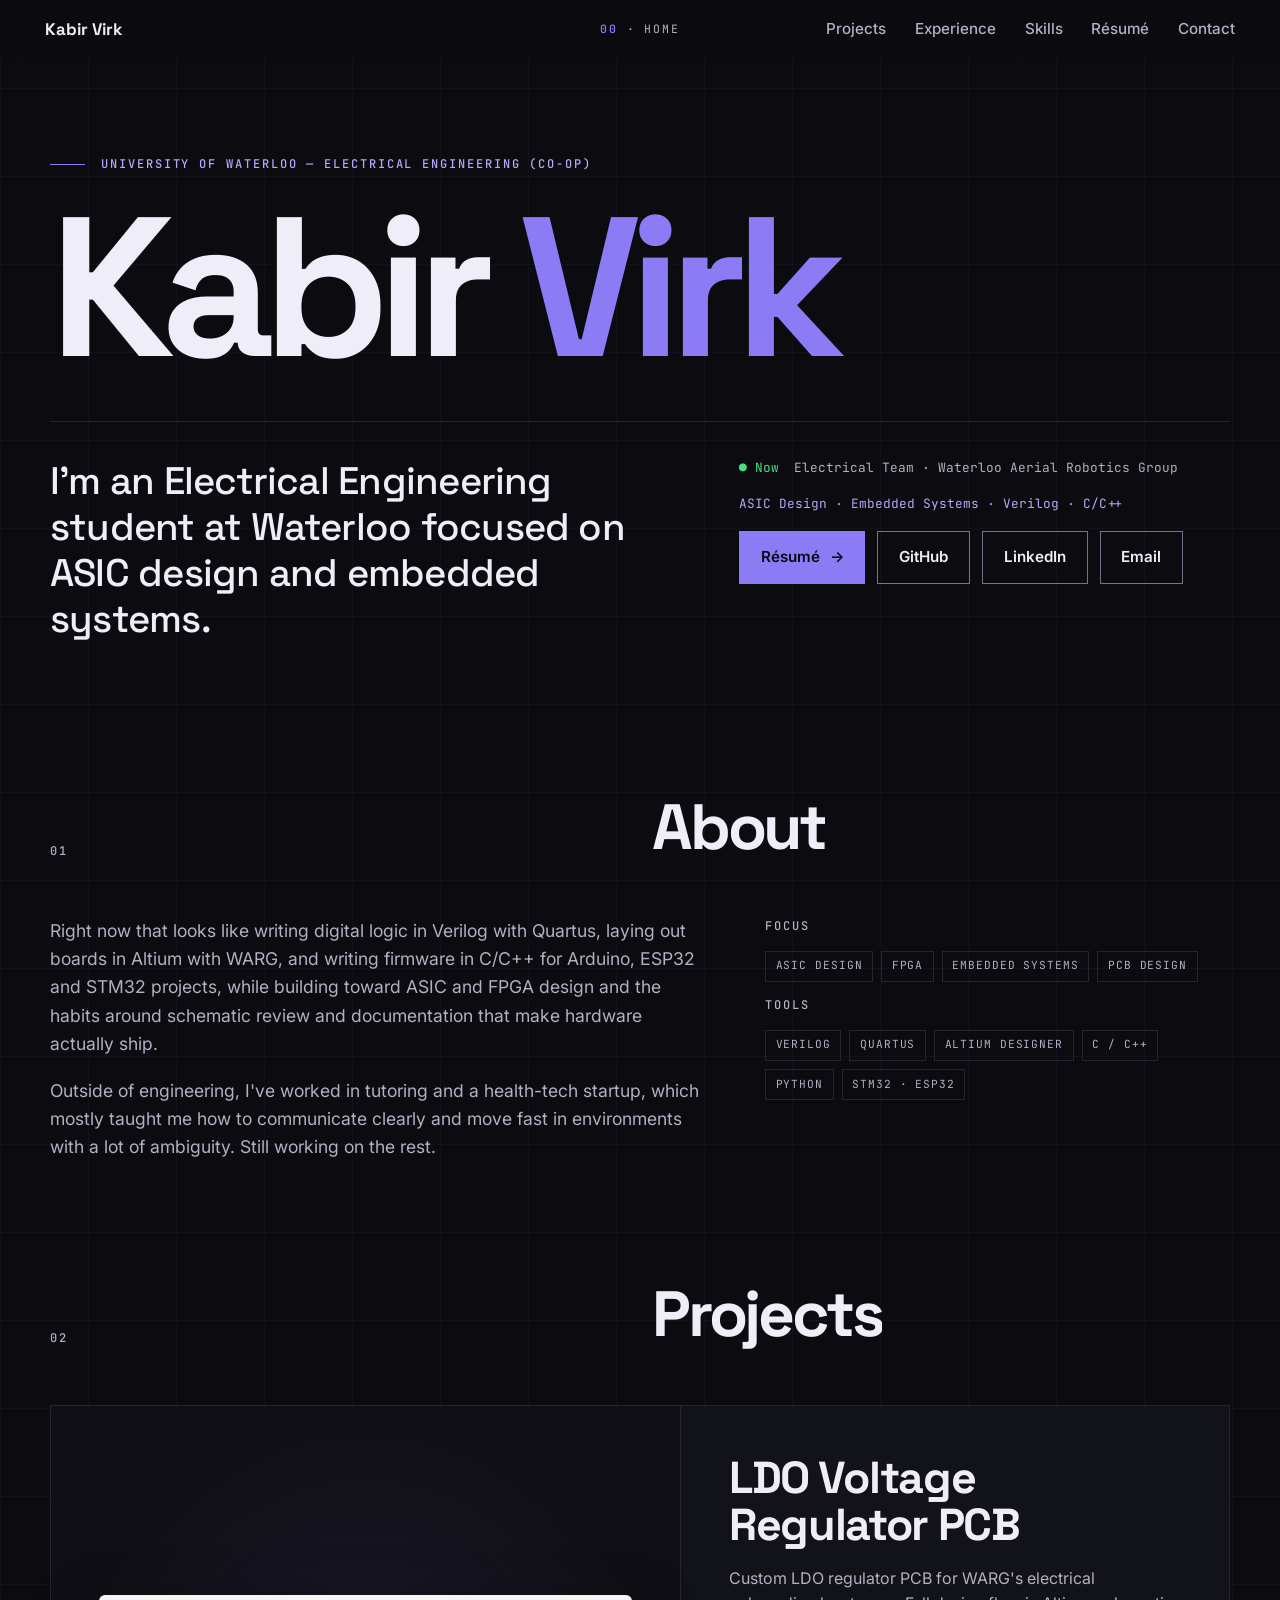
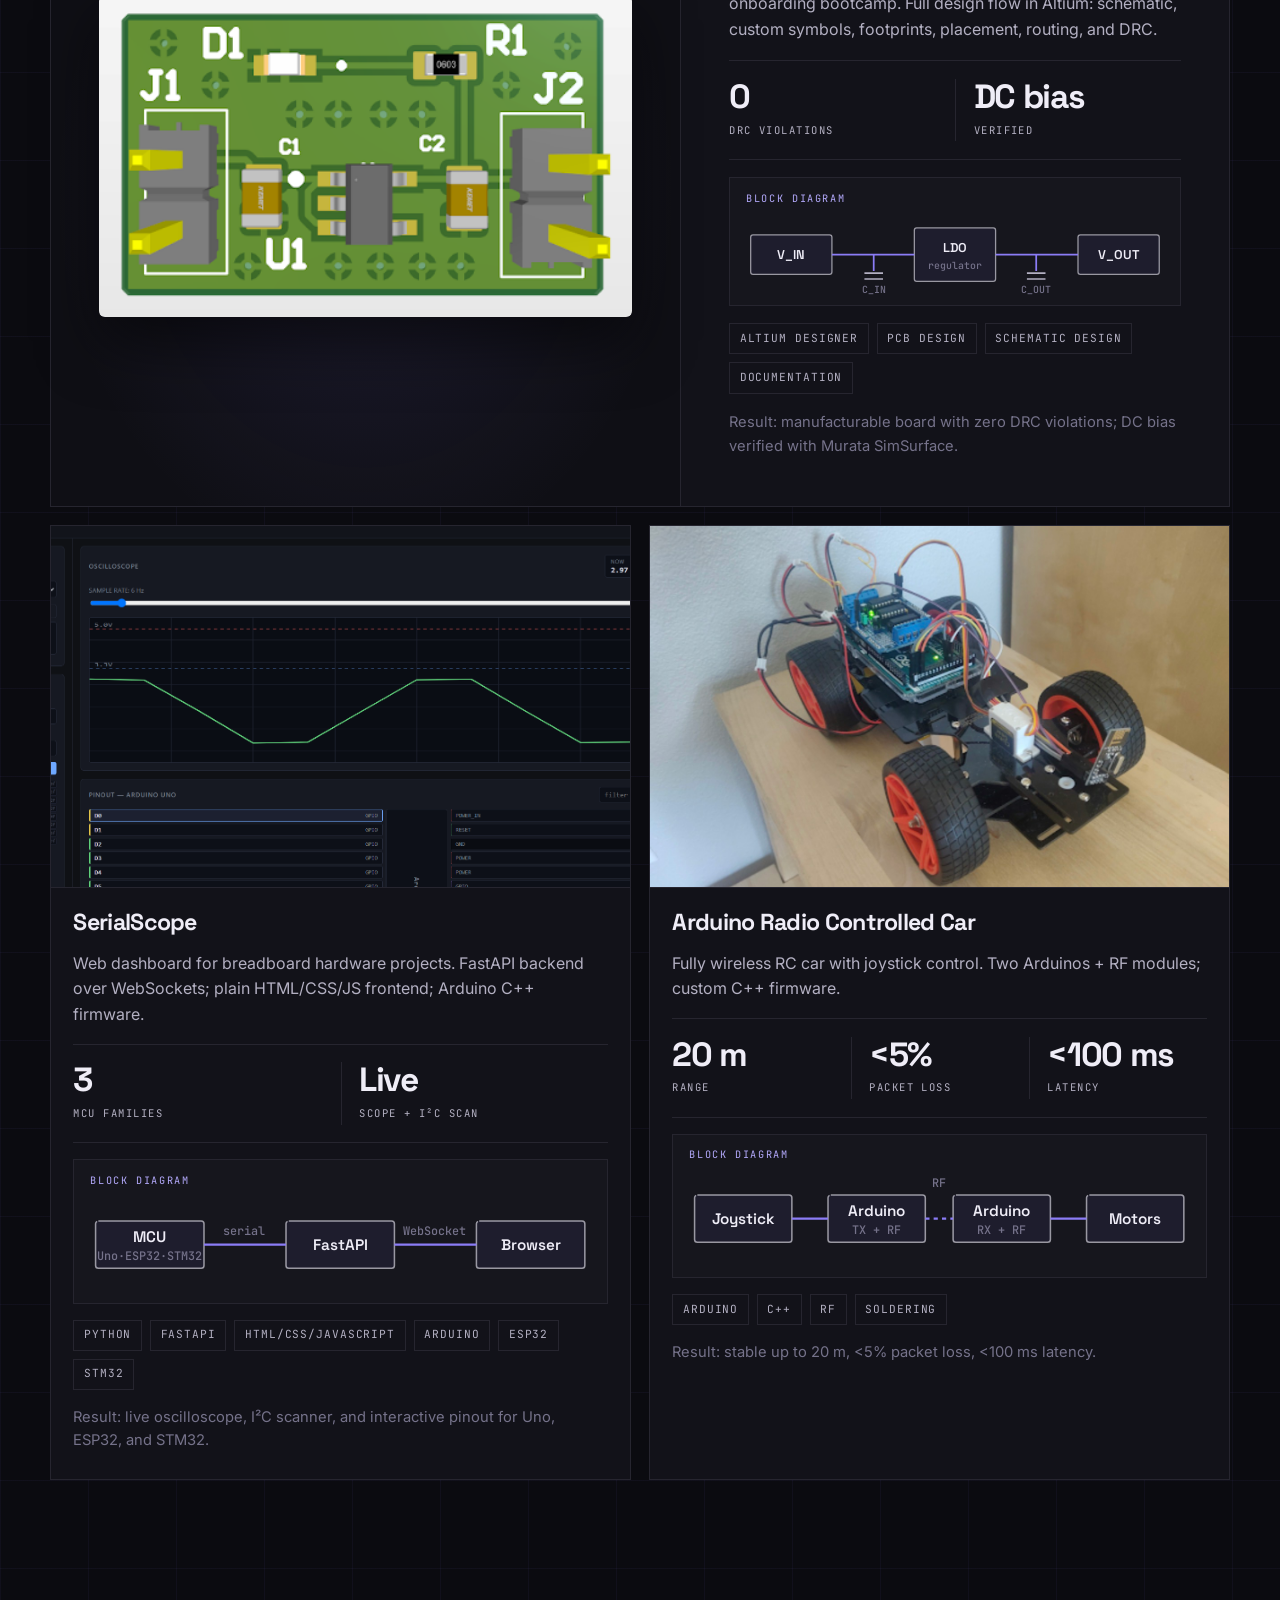
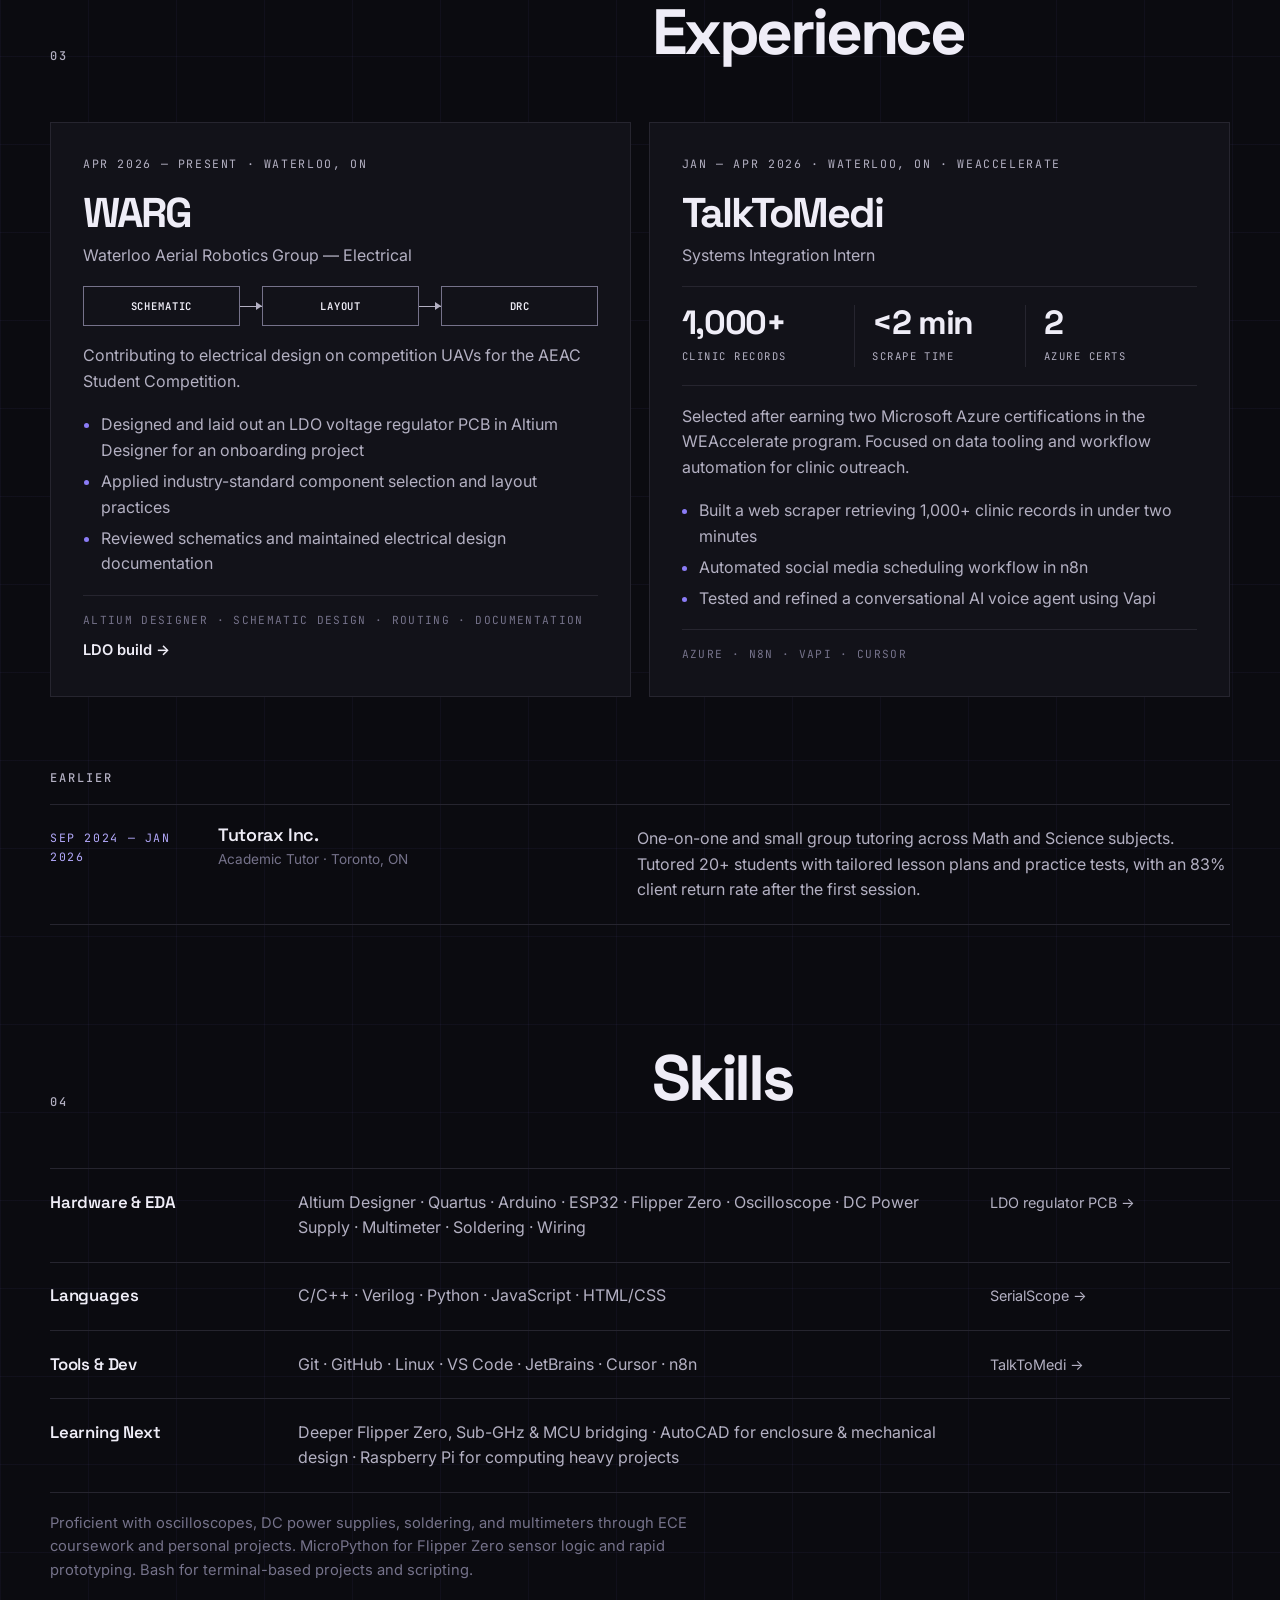
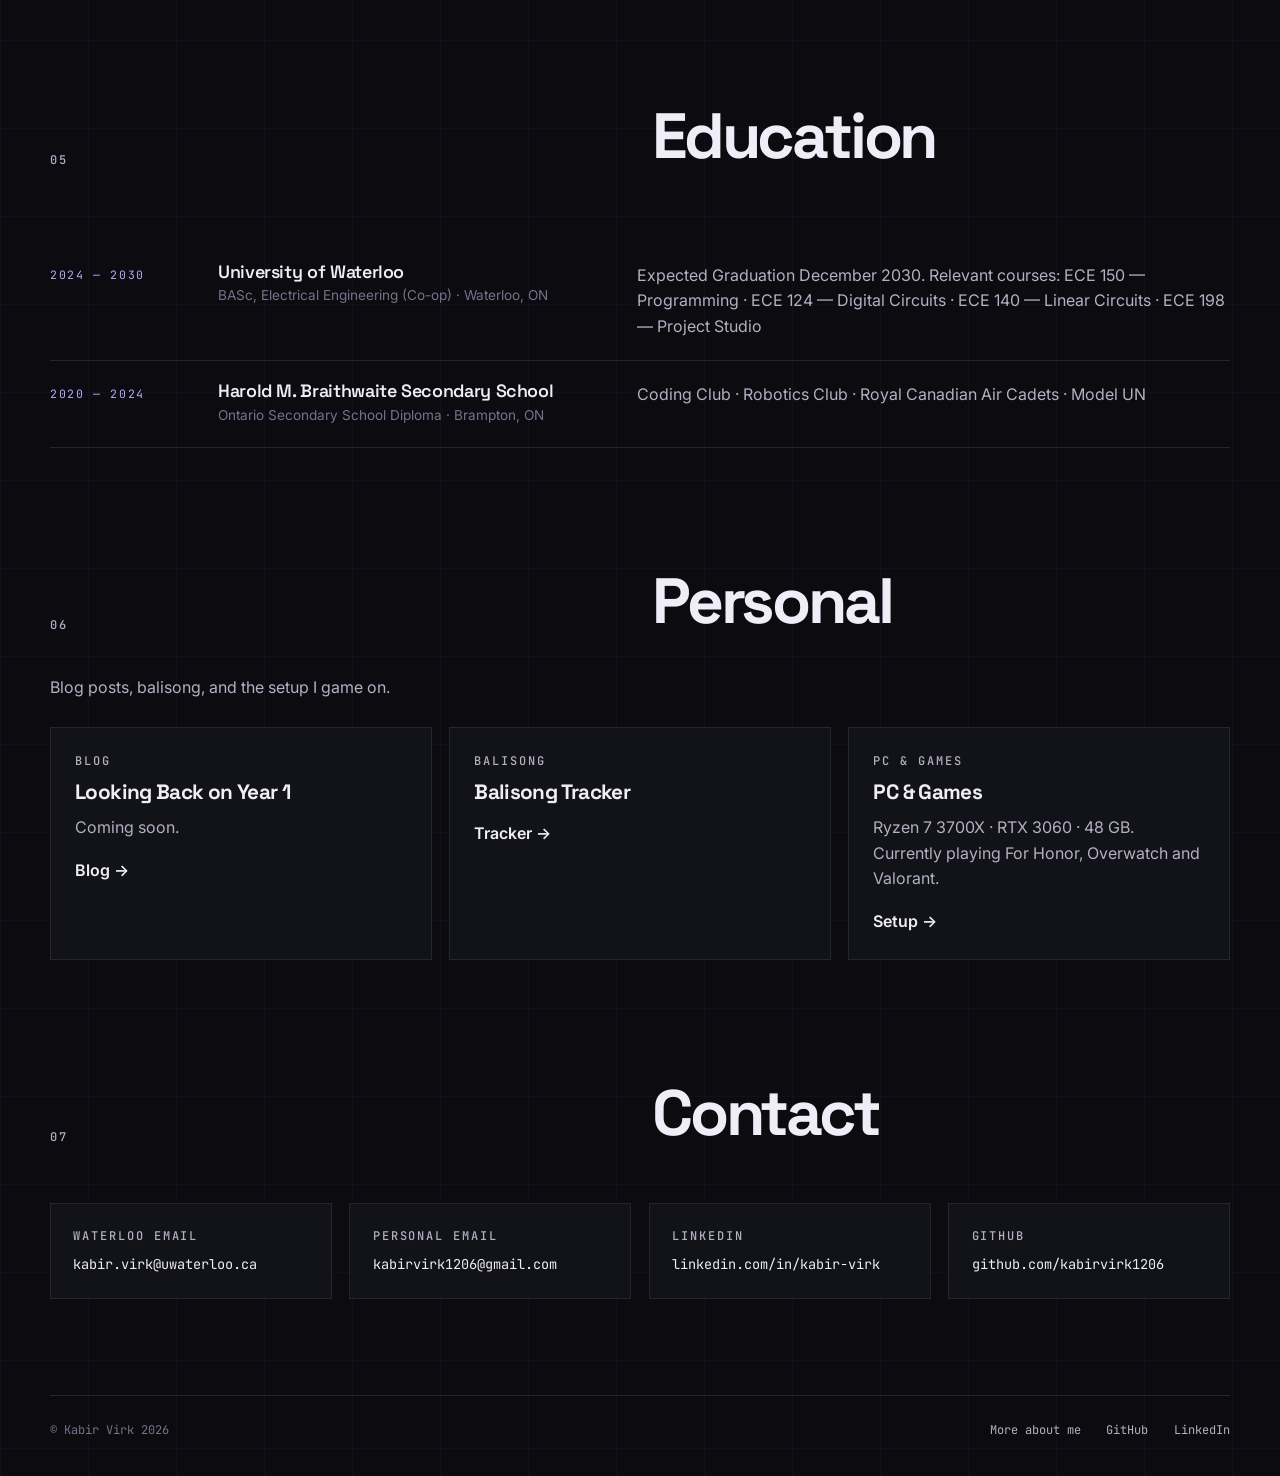
==== commit ffd95192: "bigger name intro, remove hero graphic, fix ldo image spacing" ====
--- a/index.html
+++ b/index.html
@@ -45,13 +45,11 @@
 
   <!-- HERO -->
   <section class="hero wrap" id="top" data-spy="00" data-label="Home">
-    <div class="hero-top">
-      <div>
-        <p class="eyebrow line">University of Waterloo — Electrical Engineering (Co-op)</p>
-        <h1 class="hero-title">Kabir<br /><span>Virk</span></h1>
-      </div>
-      <div class="hero-side">
-        <p class="hero-copy">I'm an Electrical Engineering student at Waterloo focused on ASIC design and embedded systems.</p>
+    <p class="eyebrow line">University of Waterloo — Electrical Engineering (Co-op)</p>
+    <h1 class="hero-name">Kabir <span>Virk</span></h1>
+    <div class="hero-row">
+      <p class="hero-intro">I'm an Electrical Engineering student at Waterloo focused on ASIC design and embedded systems.</p>
+      <div class="hero-meta">
         <p class="now"><span>Now</span> Electrical Team · Waterloo Aerial Robotics Group</p>
         <p class="hero-focus">ASIC Design · Embedded Systems · Verilog · C/C++</p>
         <div class="btns">
@@ -62,23 +60,6 @@
         </div>
       </div>
     </div>
-
-    <figure class="hero-art">
-      <svg class="timing" viewBox="0 0 1000 380" role="img" aria-label="Animated timing diagram of synchronous digital logic: clock, reset, enable, an 8-bit data bus and a valid signal">
-        <g class="t-grid"><path d="M200 36V340"/><path d="M262 36V340"/><path d="M324 36V340"/><path d="M386 36V340"/><path d="M448 36V340"/><path d="M510 36V340"/><path d="M572 36V340"/><path d="M634 36V340"/><path d="M696 36V340"/><path d="M758 36V340"/><path d="M820 36V340"/><path d="M882 36V340"/><path d="M944 36V340"/></g>
-        <g class="t-lab"><text x="176" y="74" text-anchor="end">CLK</text><text x="176" y="134" text-anchor="end">RST_N</text><text x="176" y="194" text-anchor="end">EN</text><text x="176" y="254" text-anchor="end">DATA[7:0]</text><text x="176" y="314" text-anchor="end">VALID</text></g>
-        <g class="t-wave"><path d="M200 83.0V57.0H231.0V83.0H262.0V57.0H293.0V83.0H324.0V57.0H355.0V83.0H386.0V57.0H417.0V83.0H448.0V57.0H479.0V83.0H510.0V57.0H541.0V83.0H572.0V57.0H603.0V83.0H634.0V57.0H665.0V83.0H696.0V57.0H727.0V83.0H758.0V57.0H789.0V83.0H820.0V57.0H851.0V83.0H882.0V57.0H913.0V83.0H940" class="clk"/><path d="M200 143.0H262V117.0H940"/><path d="M200 203.0H324V177.0H758V203.0H940"/><path d="M200 323.0H417.0V297.0H479.0V323.0H541.0V297.0H603.0V323.0H665.0V297.0H727.0V323.0H940" class="acc"/></g>
-        <g class="t-bus"><path d="M200 250L206 237.0H380L386 250L380 263.0H206Z"/><path d="M386 250L392 237.0H504L510 250L504 263.0H392Z"/><path d="M510 250L516 237.0H628L634 250L628 263.0H516Z"/><path d="M634 250L640 237.0H814L820 250L814 263.0H640Z"/><path d="M820 250L826 237.0H934L940 250L934 263.0H826Z"/></g>
-        <g class="t-bus-txt"><text x="293.0" y="254">00</text><text x="448.0" y="254">3F</text><text x="572.0" y="254">A1</text><text x="727.0" y="254">7C</text><text x="880.0" y="254">00</text></g>
-        <line class="t-cursor" x1="200" y1="40" x2="200" y2="340"/>
-        <g class="co"><path d="M386 250L426 356H536"/><circle cx="386" cy="250" r="3"/></g>
-        <g class="co-txt"><text x="542" y="352"><tspan class="b">DATA LATCHED ON THE RISING EDGE</tspan></text></g>
-      </svg>
-      <figcaption class="art-cap">
-        <span>Writing digital logic in Verilog with Quartus</span>
-        <a href="#projects">See my builds <em>→</em></a>
-      </figcaption>
-    </figure>
   </section>
 
   <!-- ABOUT -->
@@ -109,7 +90,7 @@
     </div>
 
     <article class="feat rv" id="proj-ldo">
-      <div class="feat-media light"><img class="zoom" src="images/PCBldo.png" alt="LDO voltage regulator PCB in Altium Designer" width="900" height="562" /></div>
+      <div class="feat-media framed"><img class="zoom" src="images/PCBldo-crop.png" alt="LDO voltage regulator PCB in Altium Designer" width="900" height="562" /></div>
       <div class="feat-body">
         <h3>LDO Voltage Regulator PCB</h3>
         <p>Custom LDO regulator PCB for WARG's electrical onboarding bootcamp. Full design flow in Altium: schematic, custom symbols, footprints, placement, routing, and DRC.</p>
--- a/site.css
+++ b/site.css
@@ -432,3 +432,43 @@
 @media (max-width: 960px) { .cgrid { grid-template-columns: 1fr 1fr; } }
 @media (max-width: 560px) { .cgrid { grid-template-columns: 1fr; } }
 html, body { overflow-x: clip; }
+
+/* ---- big name hero (no graphic) ---- */
+.hero { padding-top: clamp(3rem, 8vw, 6rem); padding-bottom: clamp(1rem, 3vw, 2rem); }
+.hero-name {
+  margin: clamp(1rem, 2.5vw, 1.8rem) 0 clamp(1.5rem, 4vw, 3rem);
+  font-size: clamp(4.2rem, 15.5vw, 13.5rem);
+  font-weight: 700;
+  letter-spacing: -0.065em;
+  line-height: 0.86;
+  white-space: nowrap;
+}
+.hero-name span { color: var(--violet); }
+.hero-row {
+  display: grid;
+  grid-template-columns: minmax(0, 1.3fr) minmax(0, 1fr);
+  gap: clamp(1.5rem, 4vw, 4rem);
+  align-items: start;
+  padding-top: clamp(1.5rem, 3vw, 2.2rem);
+  border-top: 1px solid var(--line);
+}
+.hero-intro { font-family: var(--head); font-size: clamp(1.5rem, 3vw, 2.4rem); font-weight: 500; line-height: 1.2; letter-spacing: -0.02em; max-width: 26ch; }
+.hero-meta { display: grid; gap: 1rem; min-width: 0; }
+.hero > .eyebrow, .hero-name, .hero-intro, .hero-meta > * { animation: up 0.9s cubic-bezier(.2,.7,.2,1) both; }
+.hero-name { animation-delay: 0.08s; }
+.hero-intro { animation-delay: 0.2s; }
+.hero-meta > *:nth-child(1) { animation-delay: 0.3s; }
+.hero-meta > *:nth-child(2) { animation-delay: 0.4s; }
+.hero-meta > *:nth-child(3) { animation-delay: 0.5s; }
+.hero-row { animation: lineIn 1.1s cubic-bezier(.6,0,.2,1) 0.25s both; }
+@keyframes lineIn { from { border-top-color: transparent; } }
+@media (max-width: 960px) { .hero-row { grid-template-columns: 1fr; } }
+@media (max-width: 420px) { .hero-name { font-size: 4.5rem; } }
+
+/* ---- framed LDO image: tight render on the dark panel ---- */
+.feat-media.framed { display: grid; place-items: center; padding: clamp(1.5rem, 4vw, 3rem); background: radial-gradient(ellipse at 50% 55%, rgba(139, 124, 246, 0.12), transparent 70%), #0f0f15; }
+.feat-media.framed img { width: 100%; height: auto; max-width: 560px; object-fit: contain; border-radius: 6px; box-shadow: 0 24px 60px rgba(0, 0, 0, 0.55); }
+.pmedia.light { display: grid; place-items: center; padding: 1.5rem; background: radial-gradient(ellipse at 50% 55%, rgba(139, 124, 246, 0.12), transparent 70%), #0f0f15; }
+.pmedia.light img { width: 100%; height: auto; max-height: 100%; object-fit: contain; border-radius: 6px; box-shadow: 0 20px 50px rgba(0, 0, 0, 0.55); }
+@media (prefers-reduced-motion: reduce) { .hero > .eyebrow, .hero-name, .hero-intro, .hero-meta > *, .hero-row { animation: none; } }
+.pmedia.light img { height: 100%; }
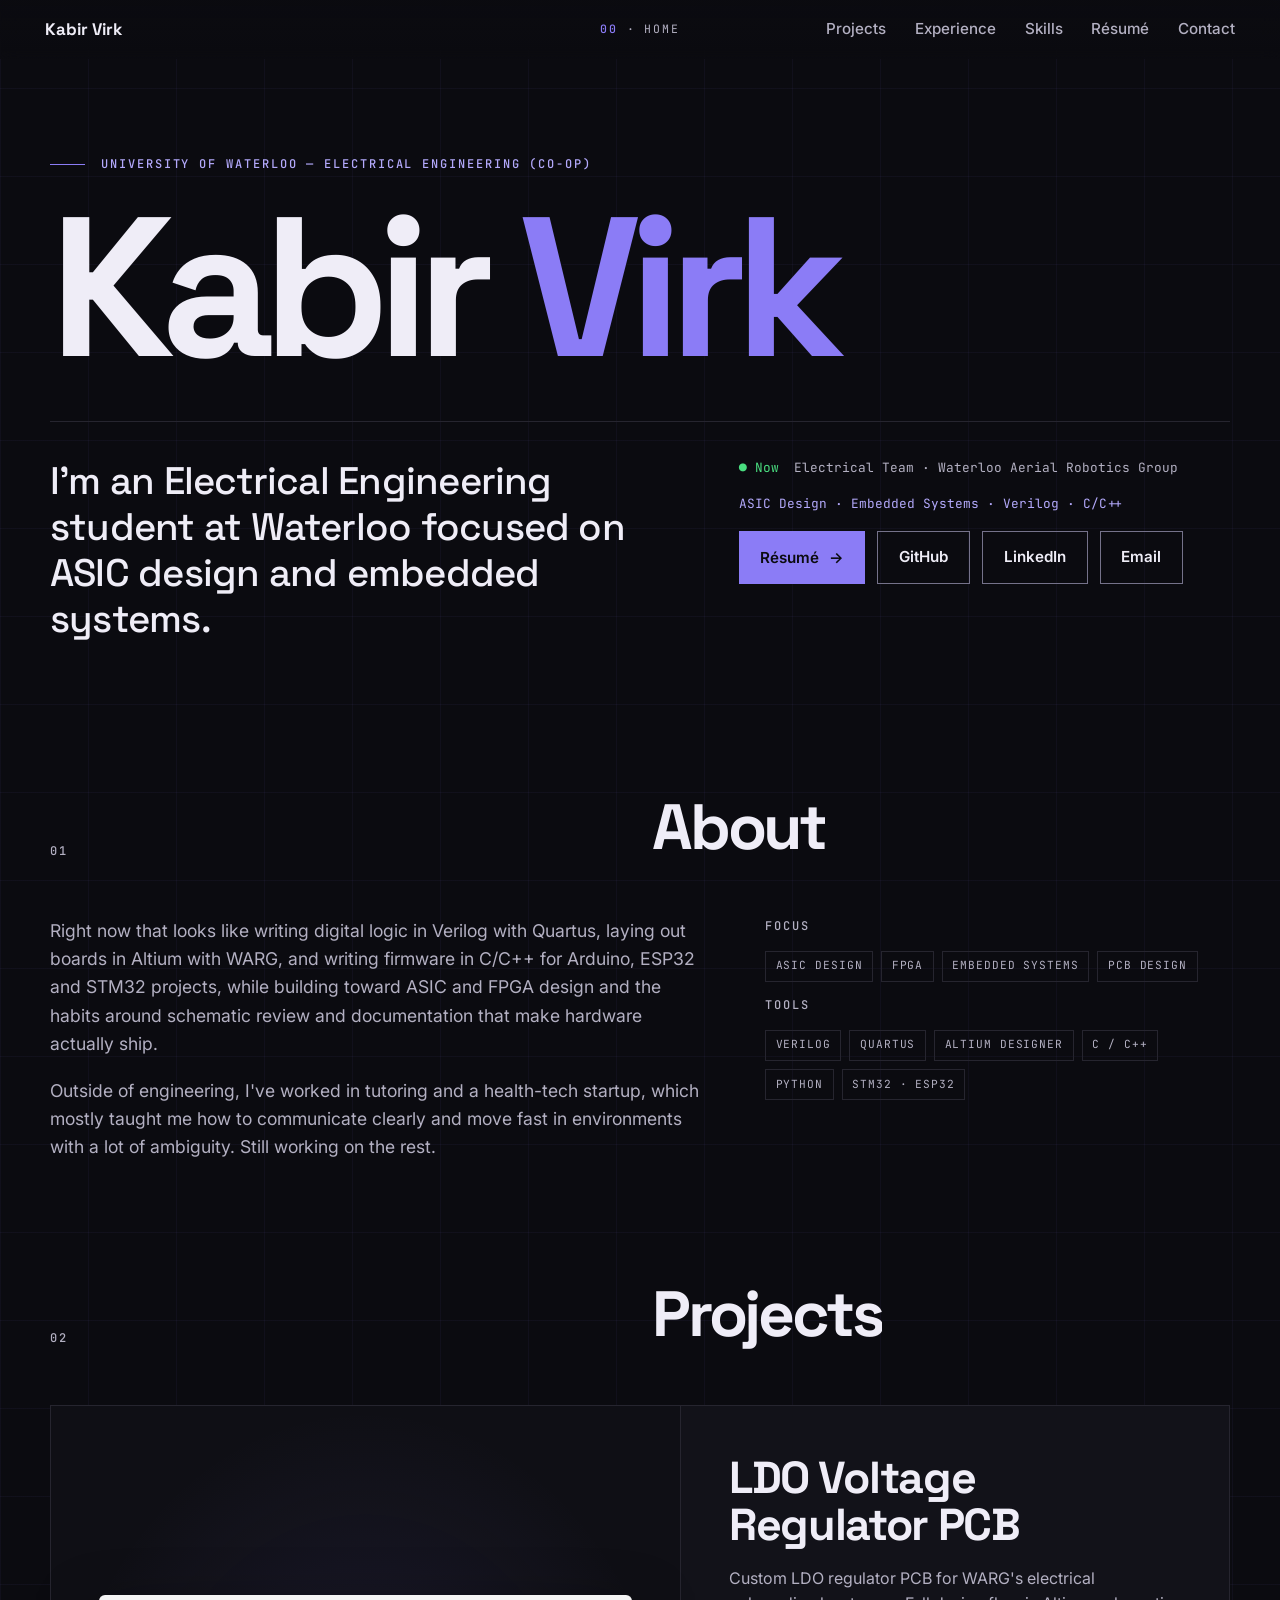
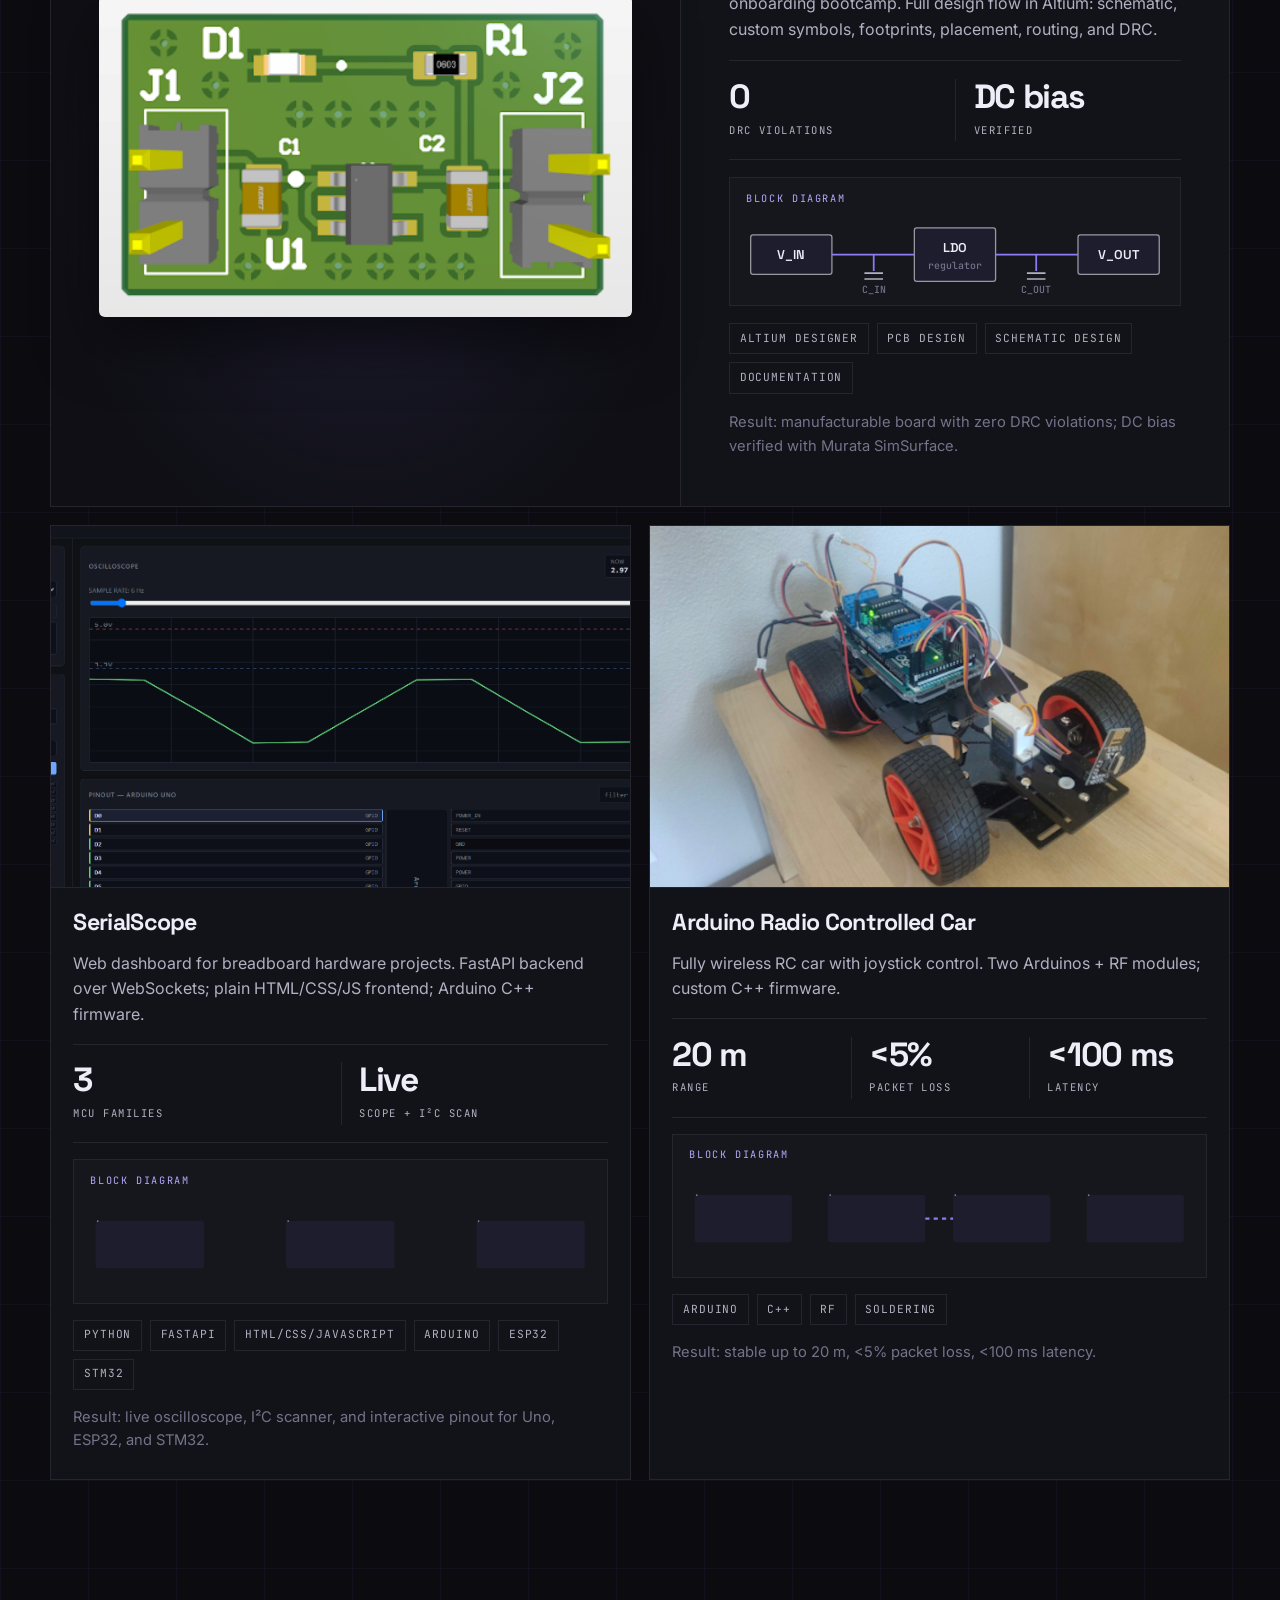
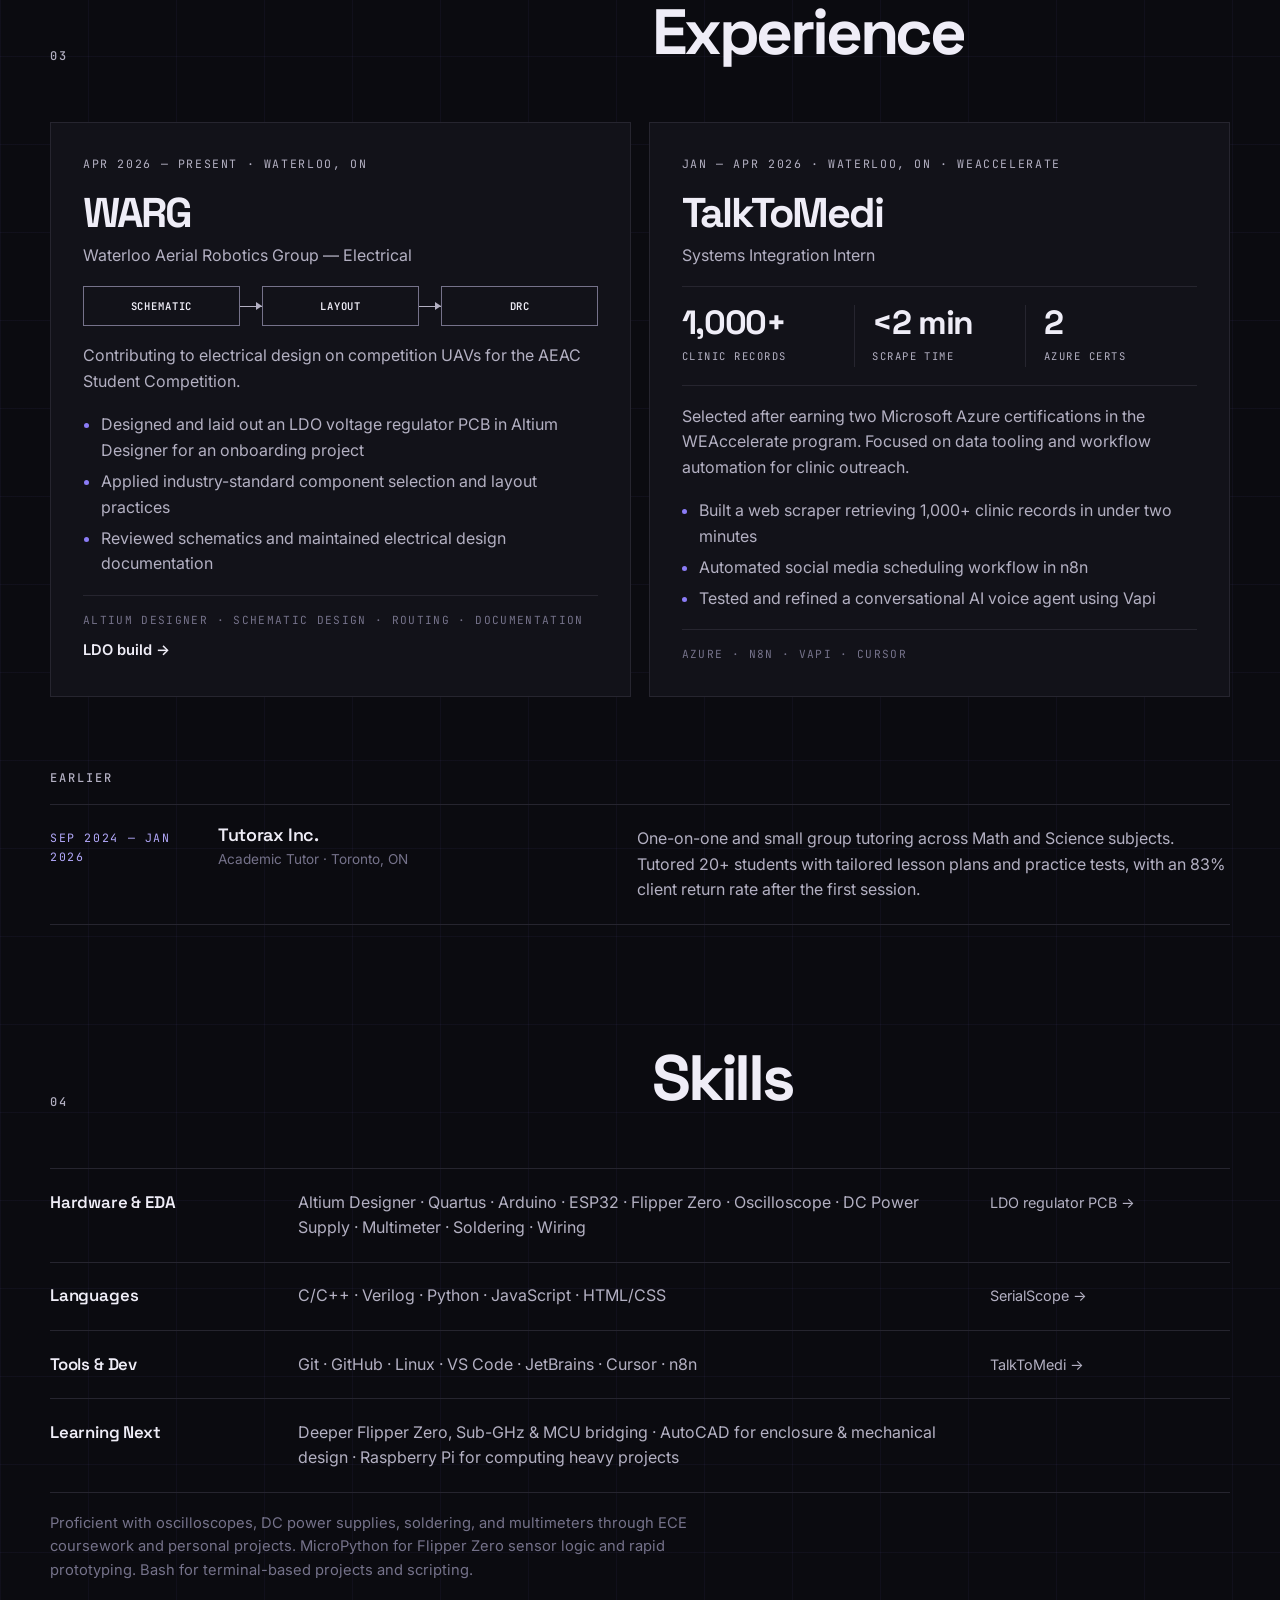
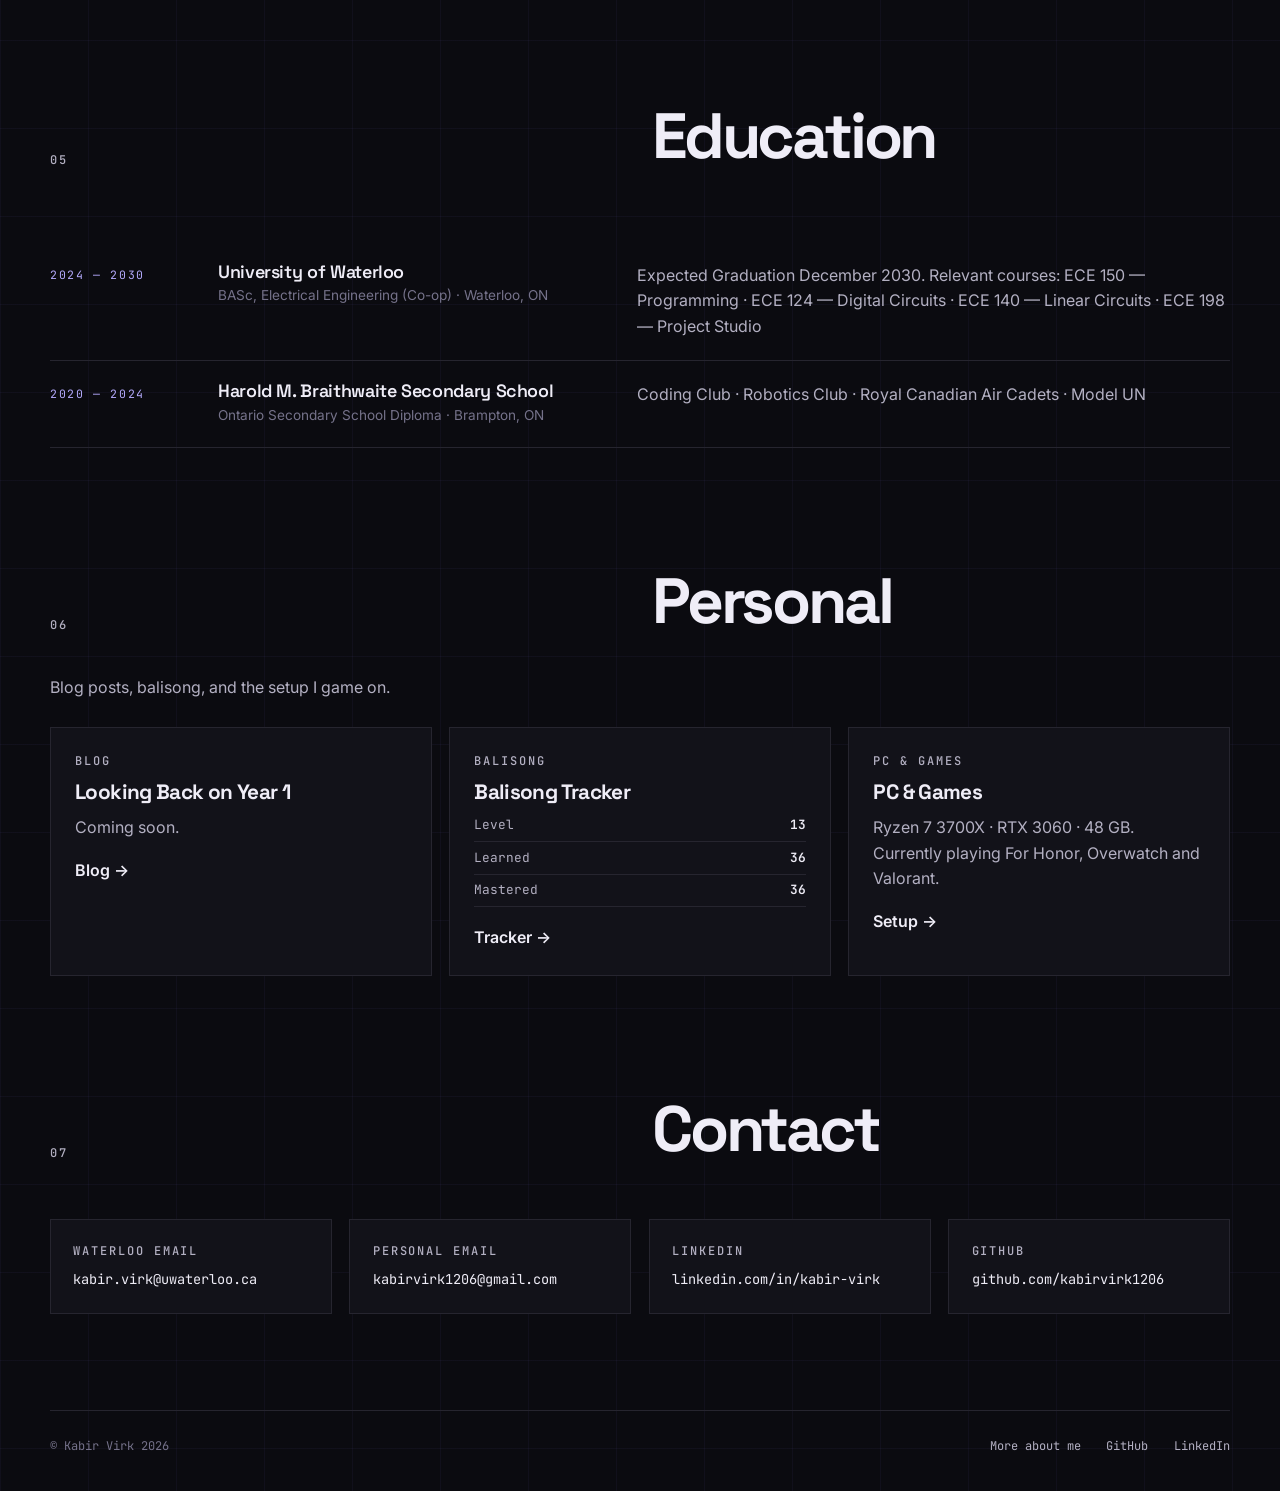
==== commit a47c32f7: "restore balisong stats on personal card" ====
--- a/index.html
+++ b/index.html
@@ -221,7 +221,7 @@
     <p class="lead">Blog posts, balisong, and the setup I game on.</p>
     <div class="pgrid">
       <a class="pcard rv" href="about-me.html#blog"><p class="eyebrow">Blog</p><h3>Looking Back on Year 1</h3><p>Coming soon.</p><span>Blog <em>→</em></span></a>
-      <a class="pcard rv" href="about-me.html#balisong"><p class="eyebrow">Balisong</p><h3>Balisong Tracker</h3><span>Tracker <em>→</em></span></a>
+      <a class="pcard rv" href="about-me.html#balisong"><p class="eyebrow">Balisong</p><h3>Balisong Tracker</h3><ul class="p-list" id="p-balisong"></ul><span>Tracker <em>→</em></span></a>
       <a class="pcard rv" href="about-me.html#setup"><p class="eyebrow">PC &amp; Games</p><h3>PC &amp; Games</h3><p>Ryzen 7 3700X · RTX 3060 · 48 GB. Currently playing For Honor, Overwatch and Valorant.</p><span>Setup <em>→</em></span></a>
     </div>
   </section>
@@ -250,5 +250,6 @@
 <dialog class="lightbox" id="lightbox" aria-label="Enlarged image"><button type="button" class="lb-x" aria-label="Close">×</button><img alt="" /><p class="lb-cap"></p></dialog>
 <script src="motion.js"></script>
 <script src="site.js"></script>
+<script src="balisong.js"></script>
 </body>
 </html>
--- a/site.css
+++ b/site.css
@@ -472,3 +472,6 @@
 .pmedia.light img { width: 100%; height: auto; max-height: 100%; object-fit: contain; border-radius: 6px; box-shadow: 0 20px 50px rgba(0, 0, 0, 0.55); }
 @media (prefers-reduced-motion: reduce) { .hero > .eyebrow, .hero-name, .hero-intro, .hero-meta > *, .hero-row { animation: none; } }
 .pmedia.light img { height: 100%; }
+.p-list { list-style: none; margin: 0; padding: 0; display: grid; gap: 0.35rem; }
+.p-list li { display: flex; justify-content: space-between; gap: 1rem; padding-bottom: 0.35rem; border-bottom: 1px solid var(--line); font-family: var(--mono); font-size: 0.8rem; color: var(--ink-2); }
+.p-list li span:last-child { color: var(--ink); font-weight: 600; }
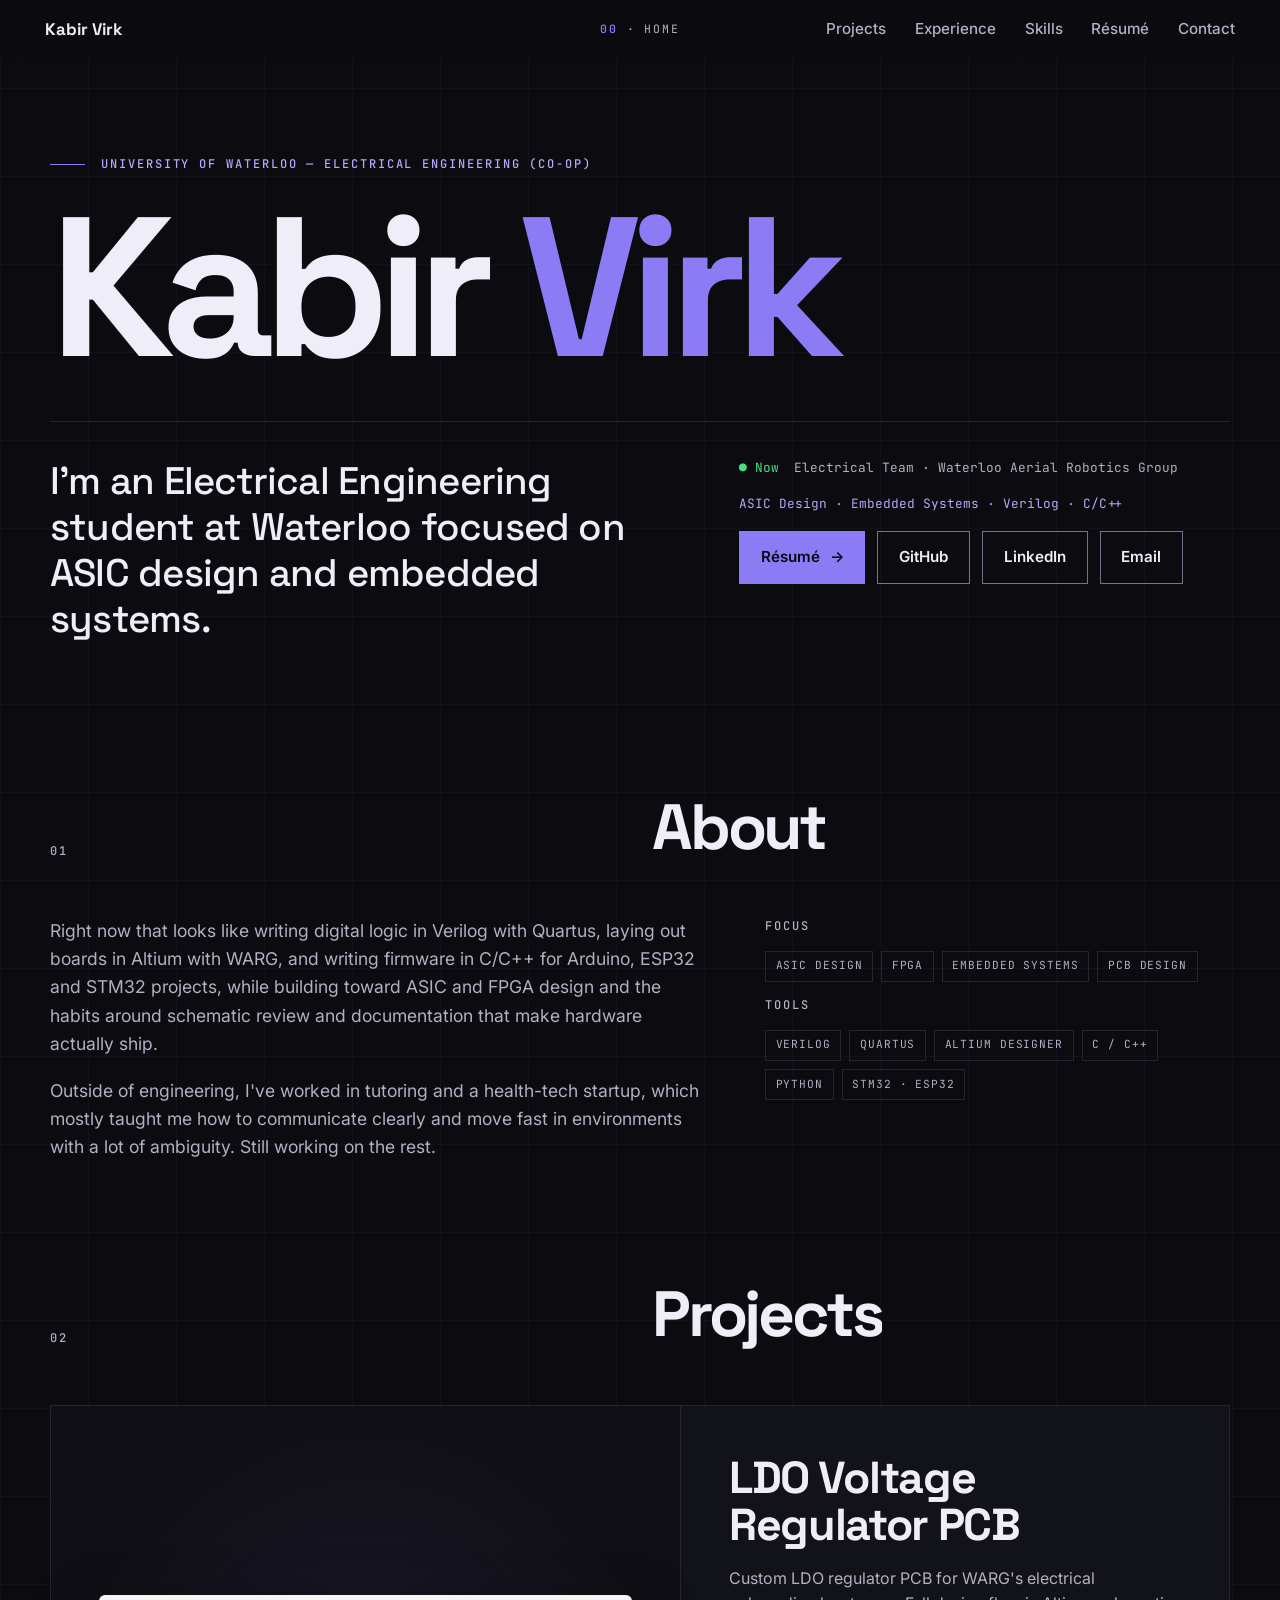
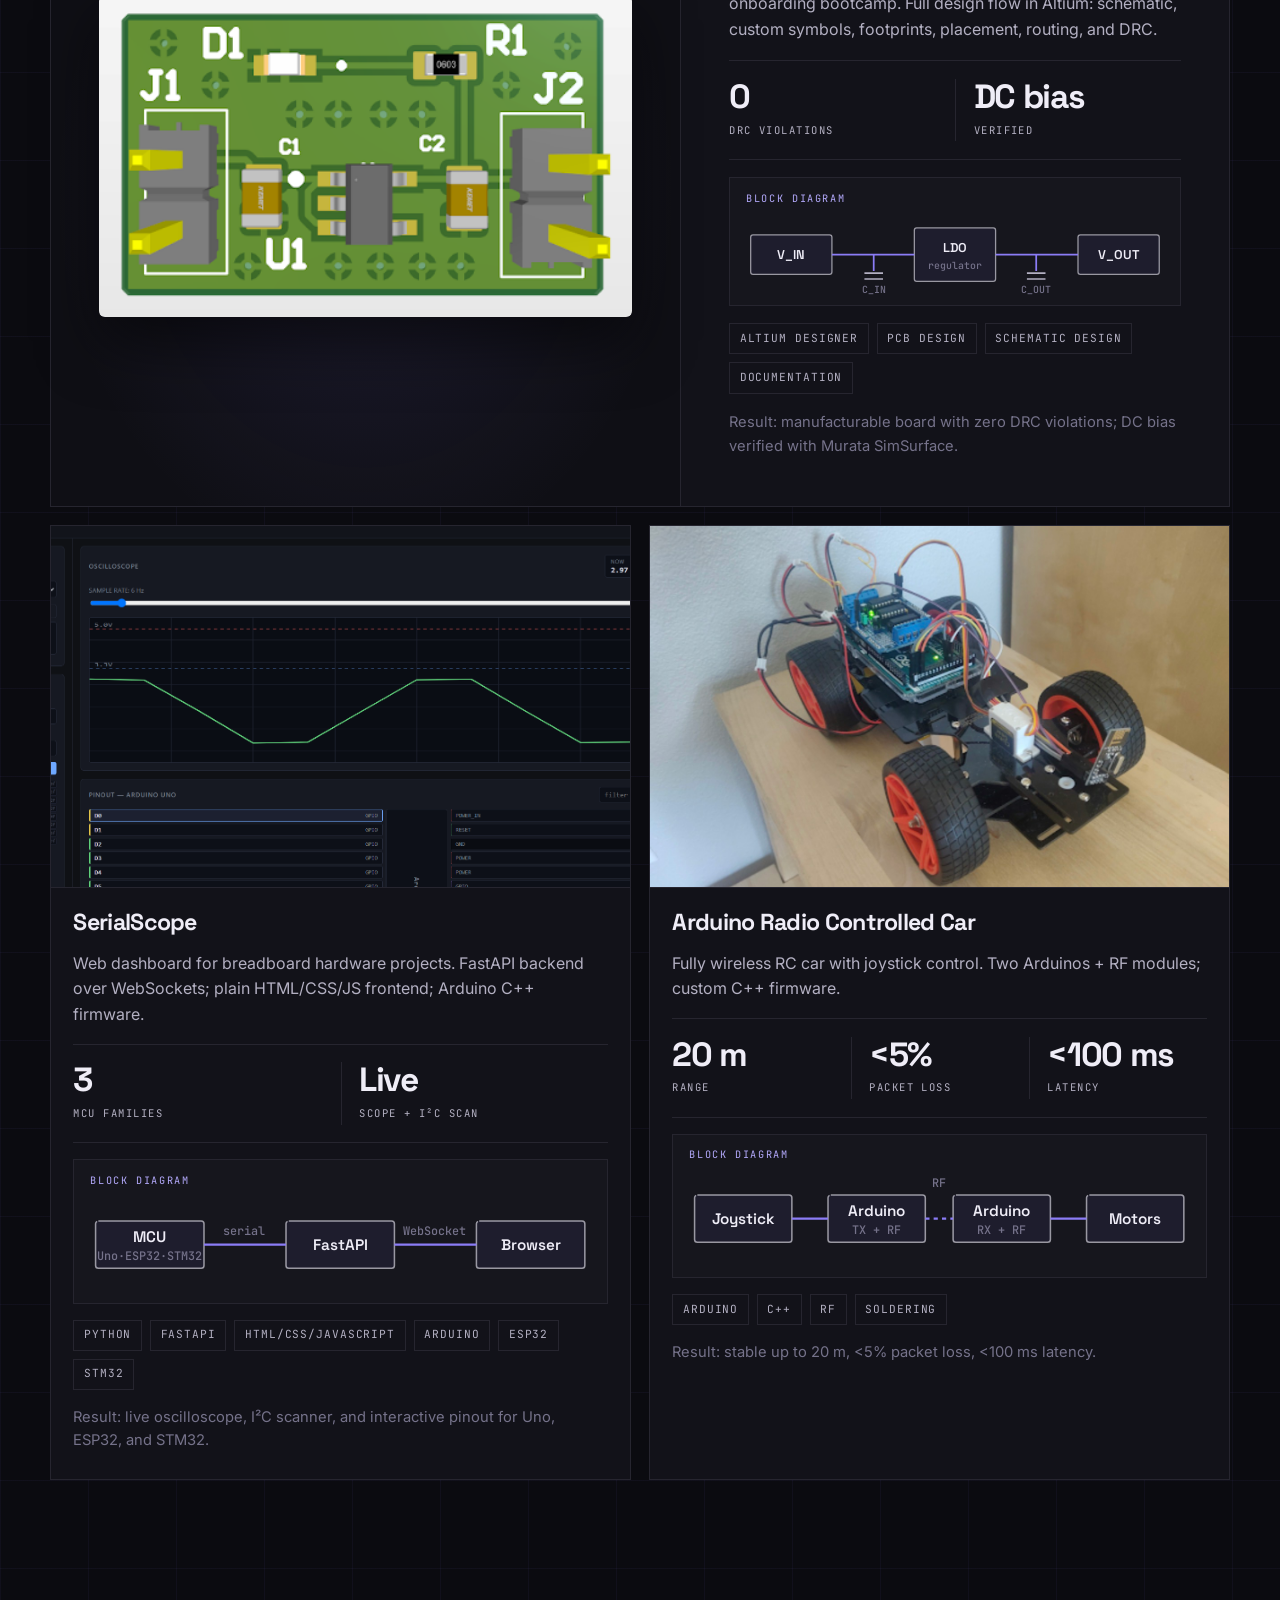
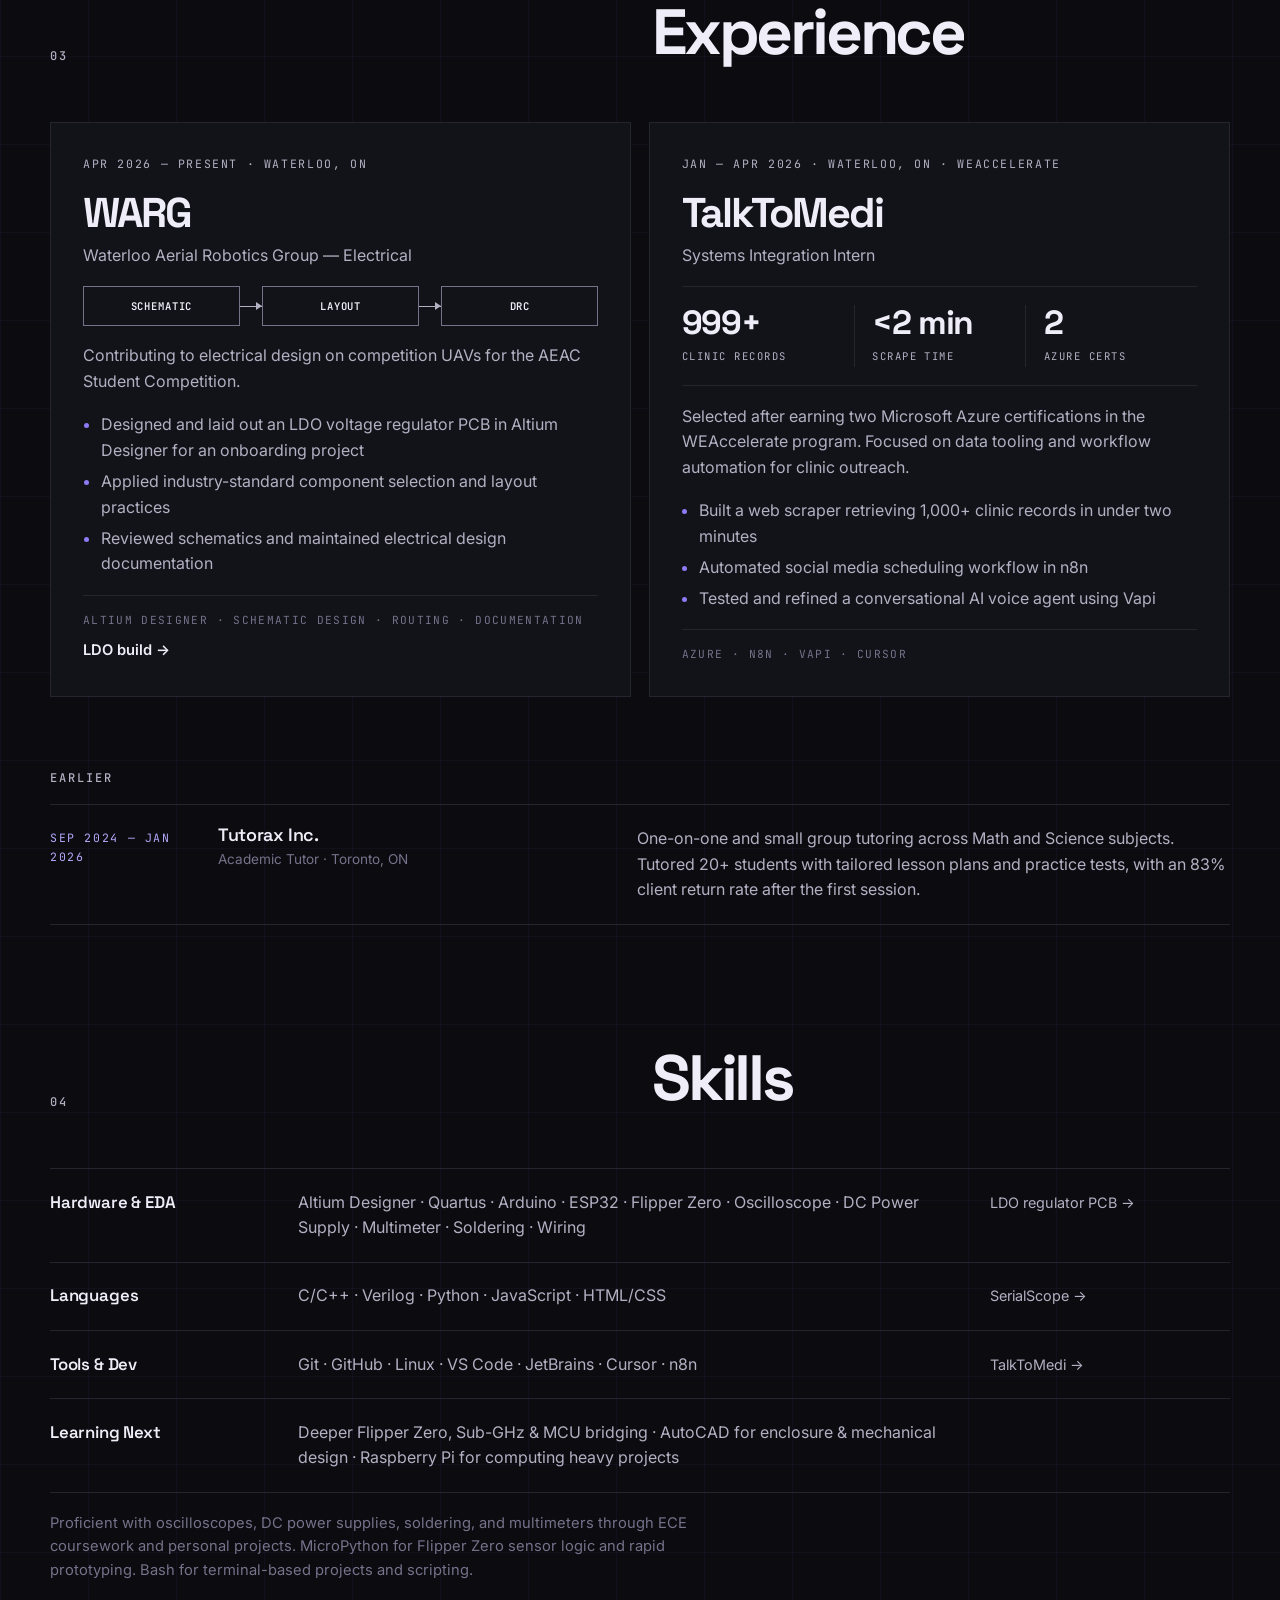
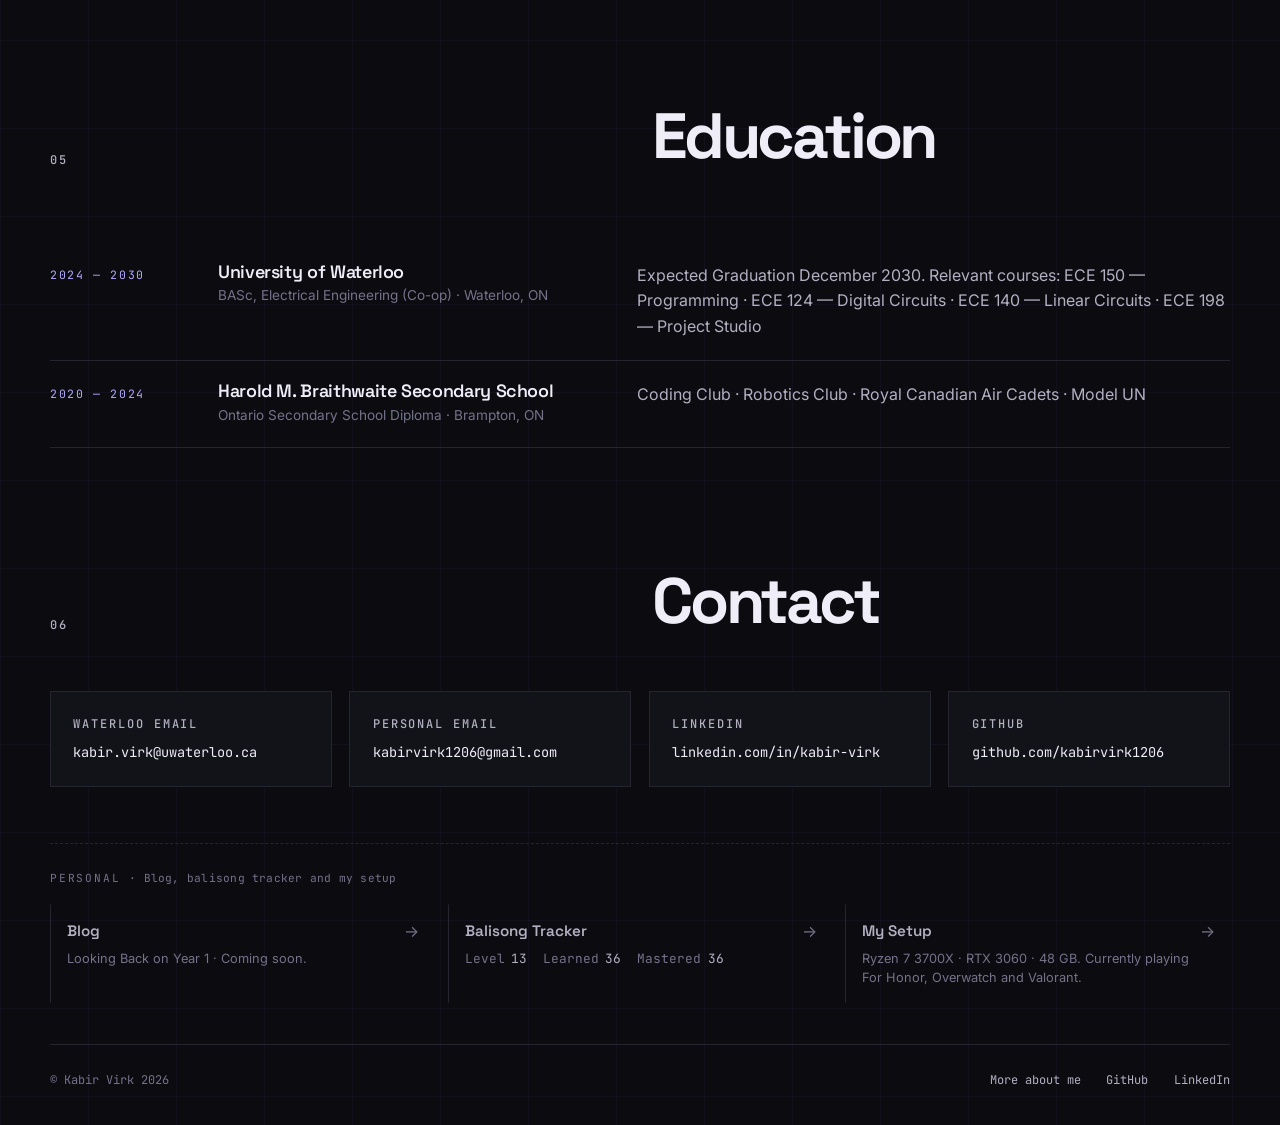
==== commit 9429bcfa: "move personal below contact" ====
--- a/index.html
+++ b/index.html
@@ -212,24 +212,10 @@
     </div>
   </section>
 
-  <!-- PERSONAL -->
-  <section class="sec wrap" id="personal" data-spy="06" data-label="Personal">
+  <!-- CONTACT -->
+  <section class="sec wrap" id="contact" data-spy="06" data-label="Contact">
     <div class="sec-head rv">
       <p class="eyebrow">06</p>
-      <h2>Personal</h2>
-    </div>
-    <p class="lead">Blog posts, balisong, and the setup I game on.</p>
-    <div class="pgrid">
-      <a class="pcard rv" href="about-me.html#blog"><p class="eyebrow">Blog</p><h3>Looking Back on Year 1</h3><p>Coming soon.</p><span>Blog <em>→</em></span></a>
-      <a class="pcard rv" href="about-me.html#balisong"><p class="eyebrow">Balisong</p><h3>Balisong Tracker</h3><ul class="p-list" id="p-balisong"></ul><span>Tracker <em>→</em></span></a>
-      <a class="pcard rv" href="about-me.html#setup"><p class="eyebrow">PC &amp; Games</p><h3>PC &amp; Games</h3><p>Ryzen 7 3700X · RTX 3060 · 48 GB. Currently playing For Honor, Overwatch and Valorant.</p><span>Setup <em>→</em></span></a>
-    </div>
-  </section>
-
-  <!-- CONTACT -->
-  <section class="sec wrap" id="contact" data-spy="07" data-label="Contact">
-    <div class="sec-head rv">
-      <p class="eyebrow">07</p>
       <h2>Contact</h2>
     </div>
     <div class="cgrid">
@@ -237,6 +223,16 @@
       <a class="citem rv" href="mailto:kabirvirk1206@gmail.com"><p class="eyebrow">Personal Email</p><p class="cval">kabirvirk1206@gmail.com</p></a>
       <a class="citem rv" href="https://linkedin.com/in/kabir-virk" target="_blank" rel="noopener noreferrer"><p class="eyebrow">LinkedIn</p><p class="cval">linkedin.com/in/kabir-virk</p></a>
       <a class="citem rv" href="https://github.com/kabirvirk1206" target="_blank" rel="noopener noreferrer"><p class="eyebrow">GitHub</p><p class="cval">github.com/kabirvirk1206</p></a>
+    </div>
+  </section>
+
+  <!-- PERSONAL (quiet strip) -->
+  <section class="offclock wrap" id="personal" aria-label="Personal">
+    <p class="oc-label">Personal <span>· Blog, balisong tracker and my setup</span></p>
+    <div class="oc-row">
+      <a class="oc" href="about-me.html#blog"><b>Blog</b><span>Looking Back on Year 1 · Coming soon.</span><em>→</em></a>
+      <a class="oc" href="about-me.html#balisong"><b>Balisong Tracker</b><ul class="oc-stats" id="p-balisong"></ul><em>→</em></a>
+      <a class="oc" href="about-me.html#setup"><b>My Setup</b><span>Ryzen 7 3700X · RTX 3060 · 48 GB. Currently playing For Honor, Overwatch and Valorant.</span><em>→</em></a>
     </div>
   </section>
 
--- a/site.css
+++ b/site.css
@@ -475,3 +475,21 @@
 .p-list { list-style: none; margin: 0; padding: 0; display: grid; gap: 0.35rem; }
 .p-list li { display: flex; justify-content: space-between; gap: 1rem; padding-bottom: 0.35rem; border-bottom: 1px solid var(--line); font-family: var(--mono); font-size: 0.8rem; color: var(--ink-2); }
 .p-list li span:last-child { color: var(--ink); font-weight: 600; }
+
+/* quiet personal strip below contact */
+.cgrid { padding-bottom: clamp(2.5rem, 5vw, 3.5rem); }
+.offclock { padding-block: 1.6rem 2.6rem; border-top: 1px dashed var(--line); }
+.oc-label { font-family: var(--mono); font-size: 0.7rem; letter-spacing: 0.16em; text-transform: uppercase; color: var(--ink-3); margin-bottom: 1rem; }
+.oc-label span { letter-spacing: 0.02em; text-transform: none; }
+.oc-row { display: grid; grid-template-columns: repeat(3, minmax(0, 1fr)); gap: 0.8rem; }
+.oc { position: relative; display: grid; gap: 0.35rem; align-content: start; padding: 0.9rem 2.2rem 0.9rem 1rem; border: 1px solid transparent; border-left-color: var(--line); text-decoration: none; color: var(--ink-3); transition: border-color 0.2s, background 0.2s, color 0.2s; }
+.oc b { font-family: var(--head); font-size: 0.95rem; font-weight: 600; color: var(--ink-2); }
+.oc span { font-size: 0.8rem; line-height: 1.5; }
+.oc em { position: absolute; top: 0.9rem; right: 0.9rem; color: var(--ink-3); }
+.oc:hover { border-color: var(--line); background: var(--panel); color: var(--ink-2); }
+.oc:hover b { color: var(--ink); }
+.oc:hover em { color: var(--violet); transform: translateX(3px); }
+.oc-stats { list-style: none; margin: 0; padding: 0; display: flex; flex-wrap: wrap; gap: 0.3rem 1rem; }
+.oc-stats li { display: flex; gap: 0.4rem; font-family: var(--mono); font-size: 0.72rem; }
+.oc-stats li span:last-child { color: var(--ink-2); }
+@media (max-width: 760px) { .oc-row { grid-template-columns: 1fr; } }
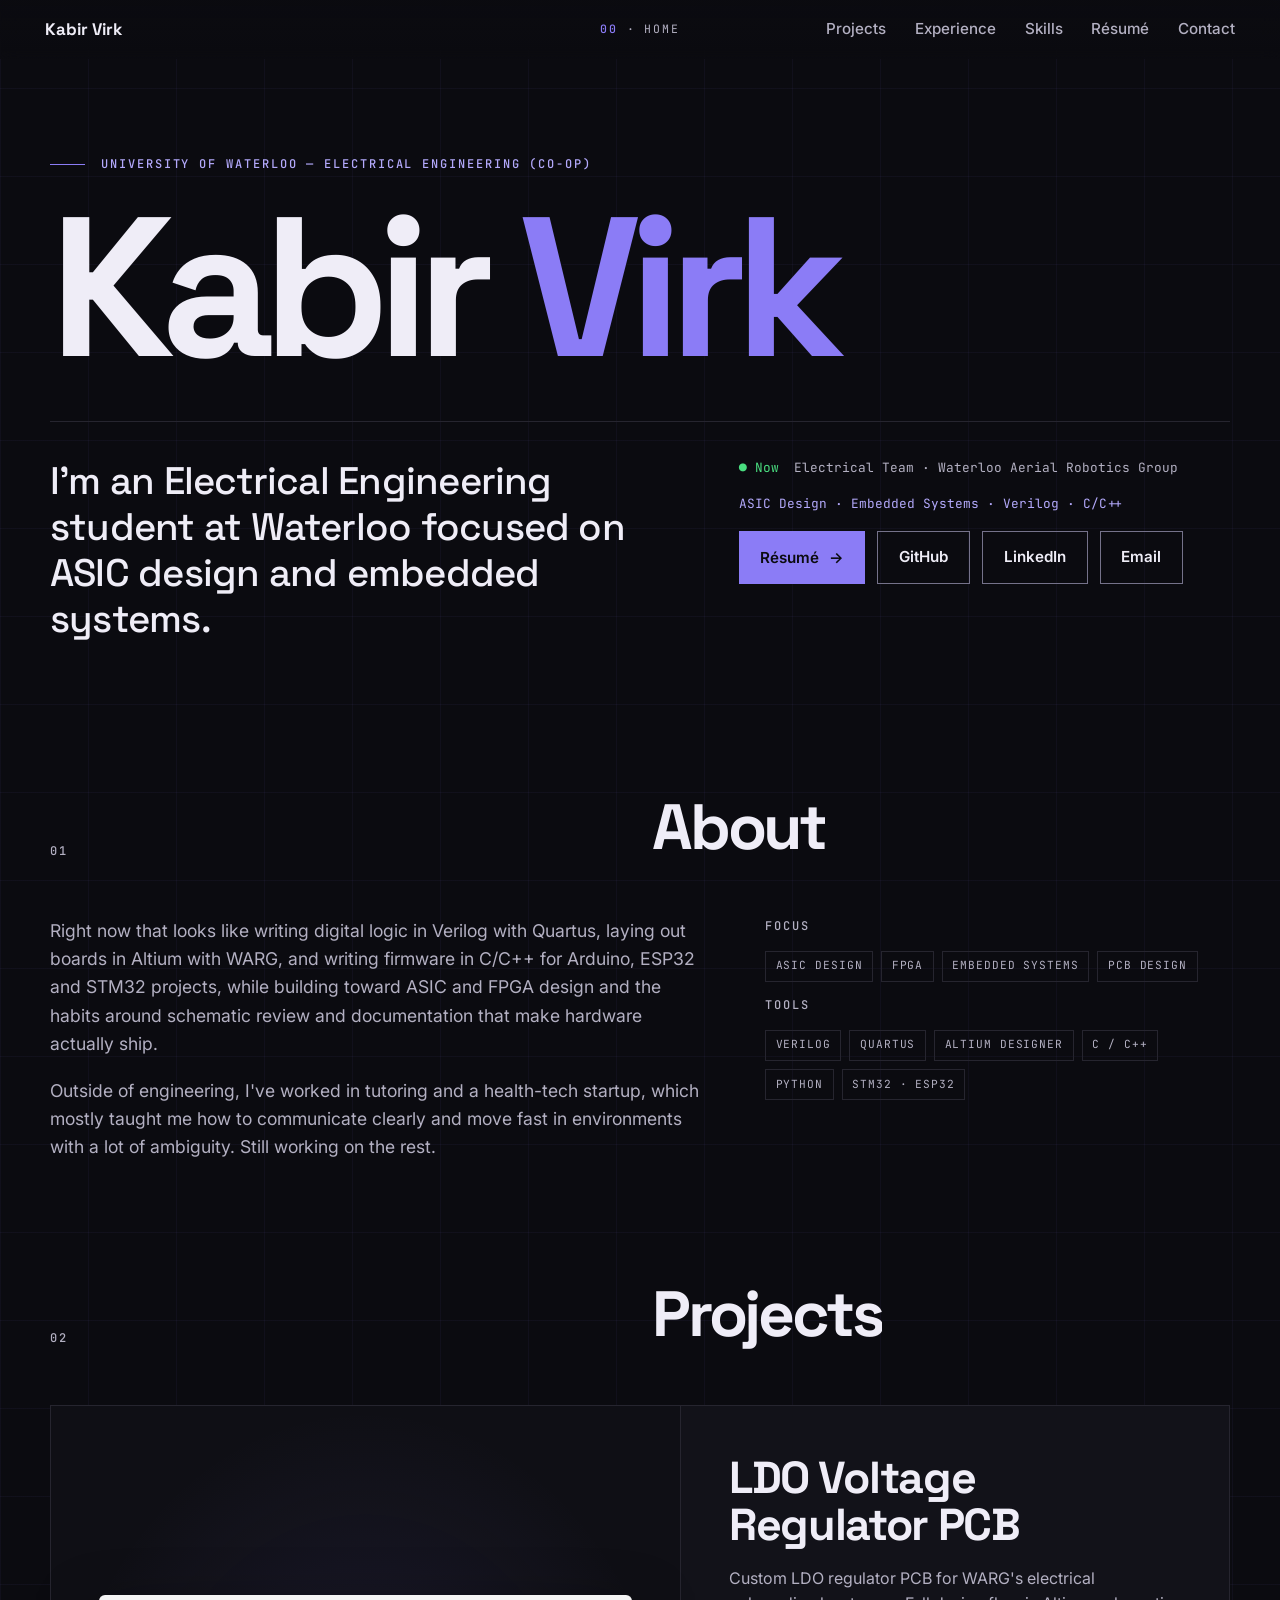
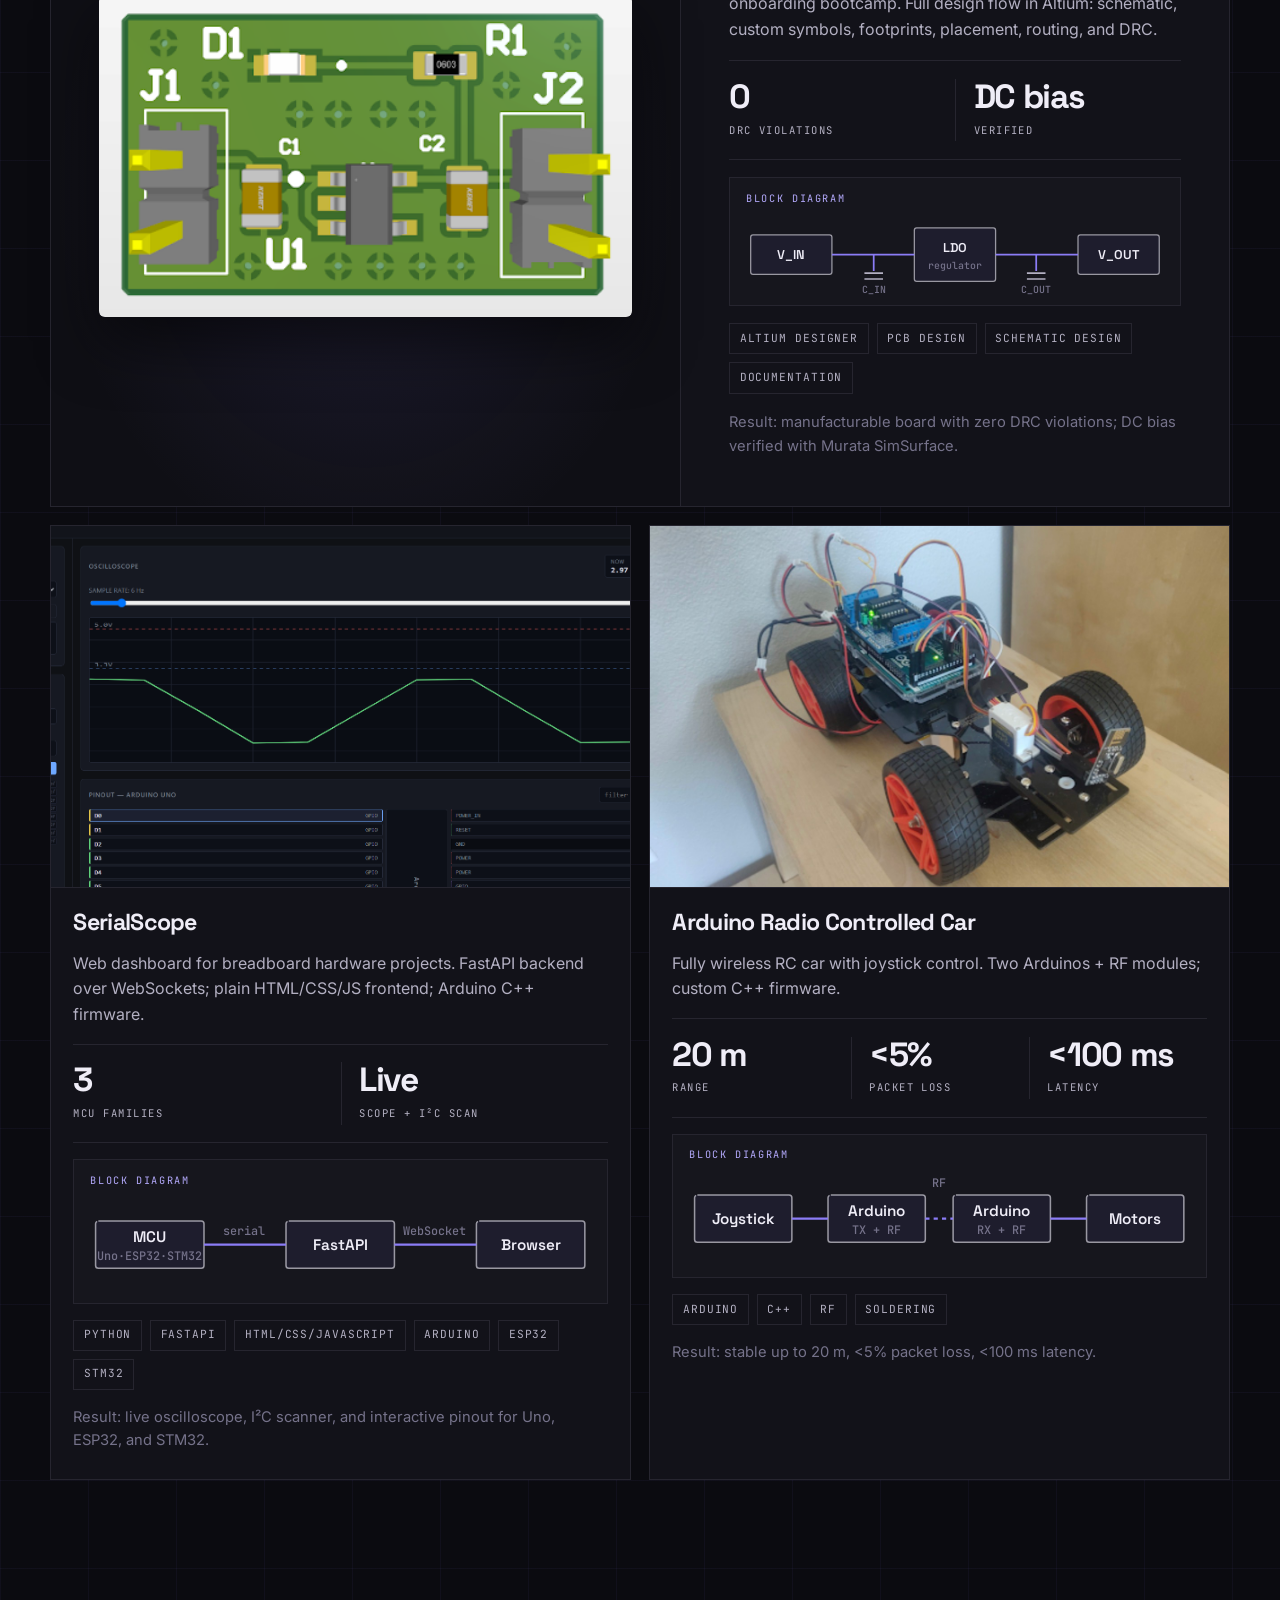
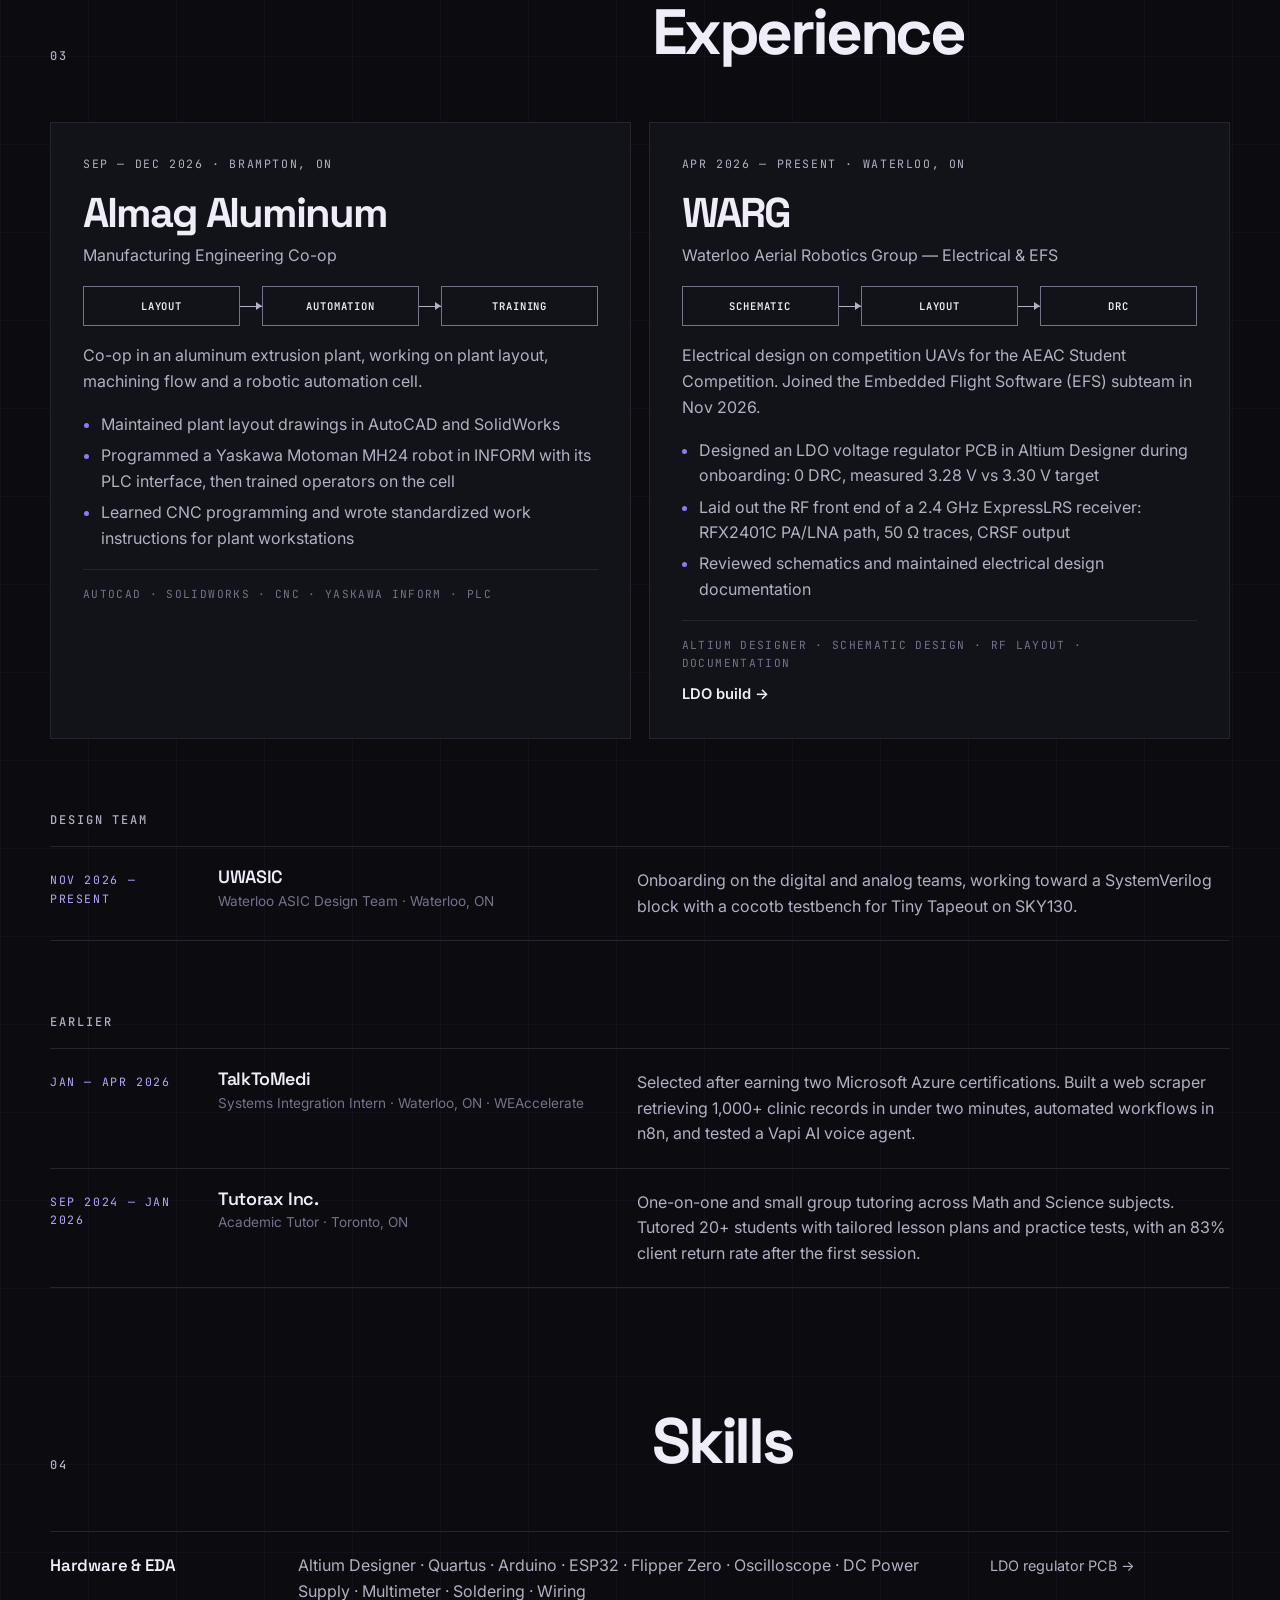
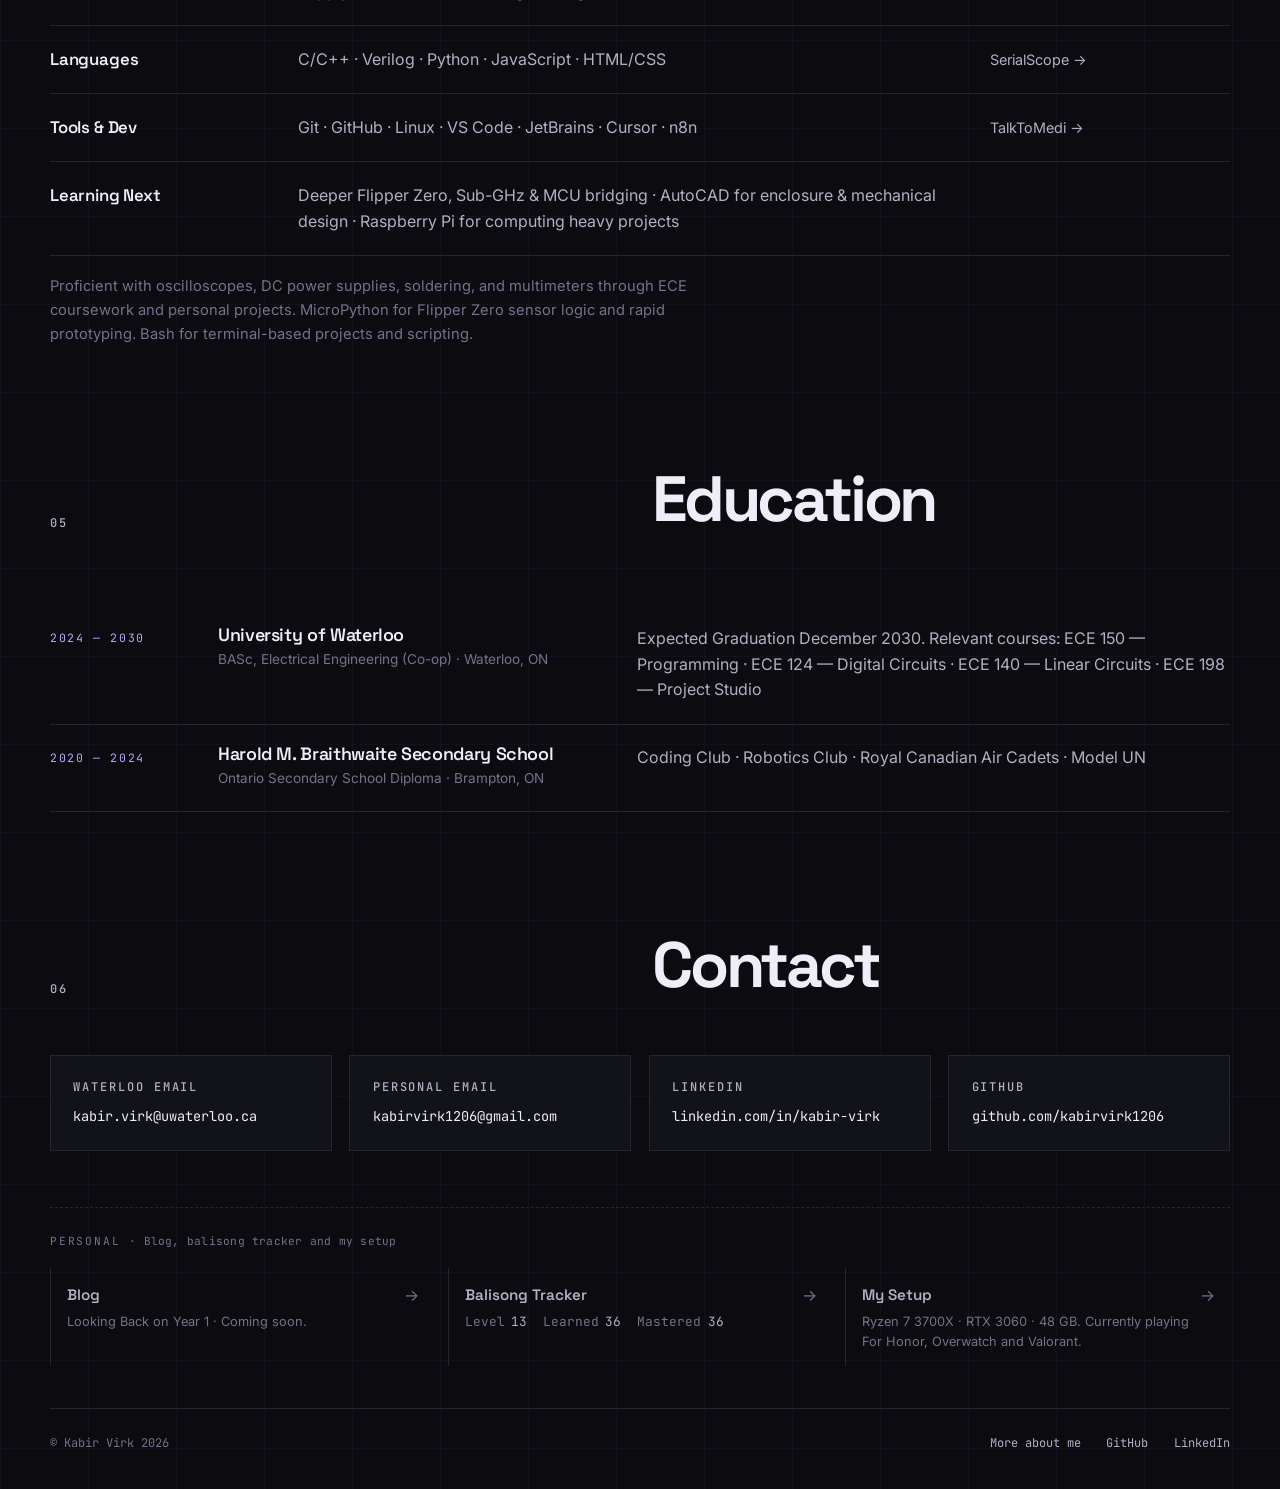
==== commit 26f02306: "add almag, uwasic and warg efs to experience Co-Authored-By: Claude Opus 5.5 <noreply@anthropic.com>" ====
--- a/index.html
+++ b/index.html
@@ -147,40 +147,42 @@
 
     <div class="xp-grid">
       <article class="xp rv">
+        <p class="xp-date">Sep — Dec 2026 · Brampton, ON</p>
+        <h3>Almag Aluminum</h3>
+        <p class="xp-role">Manufacturing Engineering Co-op</p>
+        <div class="flow"><span>Layout</span><i></i><span>Automation</span><i></i><span>Training</span></div>
+        <p>Co-op in an aluminum extrusion plant, working on plant layout, machining flow and a robotic automation cell.</p>
+        <ul class="dots">
+          <li>Maintained plant layout drawings in AutoCAD and SolidWorks</li>
+          <li>Programmed a Yaskawa Motoman MH24 robot in INFORM with its PLC interface, then trained operators on the cell</li>
+          <li>Learned CNC programming and wrote standardized work instructions for plant workstations</li>
+        </ul>
+        <p class="xp-foot">AutoCAD · SolidWorks · CNC · Yaskawa INFORM · PLC</p>
+      </article>
+
+      <article class="xp rv">
         <p class="xp-date">Apr 2026 — Present · Waterloo, ON</p>
         <h3>WARG</h3>
-        <p class="xp-role">Waterloo Aerial Robotics Group — Electrical</p>
+        <p class="xp-role">Waterloo Aerial Robotics Group — Electrical &amp; EFS</p>
         <div class="flow"><span>Schematic</span><i></i><span>Layout</span><i></i><span>DRC</span></div>
-        <p>Contributing to electrical design on competition UAVs for the AEAC Student Competition.</p>
+        <p>Electrical design on competition UAVs for the AEAC Student Competition. Joined the Embedded Flight Software (EFS) subteam in Nov 2026.</p>
         <ul class="dots">
-          <li>Designed and laid out an LDO voltage regulator PCB in Altium Designer for an onboarding project</li>
-          <li>Applied industry-standard component selection and layout practices</li>
+          <li>Designed an LDO voltage regulator PCB in Altium Designer during onboarding: 0 DRC, measured 3.28 V vs 3.30 V target</li>
+          <li>Laid out the RF front end of a 2.4 GHz ExpressLRS receiver: RFX2401C PA/LNA path, 50 Ω traces, CRSF output</li>
           <li>Reviewed schematics and maintained electrical design documentation</li>
         </ul>
-        <p class="xp-foot">Altium Designer · Schematic Design · Routing · Documentation <a href="#proj-ldo">LDO build <em>→</em></a></p>
-      </article>
-
-      <article class="xp rv">
-        <p class="xp-date">Jan — Apr 2026 · Waterloo, ON · WEAccelerate</p>
-        <h3>TalkToMedi</h3>
-        <p class="xp-role">Systems Integration Intern</p>
-        <div class="stats">
-          <div><b>1,000+</b><span>Clinic records</span></div>
-          <div><b>&lt;2 min</b><span>Scrape time</span></div>
-          <div><b>2</b><span>Azure certs</span></div>
-        </div>
-        <p>Selected after earning two Microsoft Azure certifications in the WEAccelerate program. Focused on data tooling and workflow automation for clinic outreach.</p>
-        <ul class="dots">
-          <li>Built a web scraper retrieving 1,000+ clinic records in under two minutes</li>
-          <li>Automated social media scheduling workflow in n8n</li>
-          <li>Tested and refined a conversational AI voice agent using Vapi</li>
-        </ul>
-        <p class="xp-foot">Azure · n8n · Vapi · Cursor</p>
-      </article>
+        <p class="xp-foot">Altium Designer · Schematic Design · RF Layout · Documentation <a href="#proj-ldo">LDO build <em>→</em></a></p>
+      </article>
+    </div>
+
+    <div class="list">
+      <p class="eyebrow">Design team</p>
+      <div class="row rv"><p class="row-k">Nov 2026 — Present</p><div><h4>UWASIC</h4><p class="row-t">Waterloo ASIC Design Team · Waterloo, ON</p></div><p>Onboarding on the digital and analog teams, working toward a SystemVerilog block with a cocotb testbench for Tiny Tapeout on SKY130.</p></div>
     </div>
 
     <div class="list">
       <p class="eyebrow">Earlier</p>
+      <div class="row rv"><p class="row-k">Jan — Apr 2026</p><div><h4>TalkToMedi</h4><p class="row-t">Systems Integration Intern · Waterloo, ON · WEAccelerate</p></div><p>Selected after earning two Microsoft Azure certifications. Built a web scraper retrieving 1,000+ clinic records in under two minutes, automated workflows in n8n, and tested a Vapi AI voice agent.</p></div>
       <div class="row rv"><p class="row-k">Sep 2024 — Jan 2026</p><div><h4>Tutorax Inc.</h4><p class="row-t">Academic Tutor · Toronto, ON</p></div><p>One-on-one and small group tutoring across Math and Science subjects. Tutored 20+ students with tailored lesson plans and practice tests, with an 83% client return rate after the first session.</p></div>
     </div>
   </section>
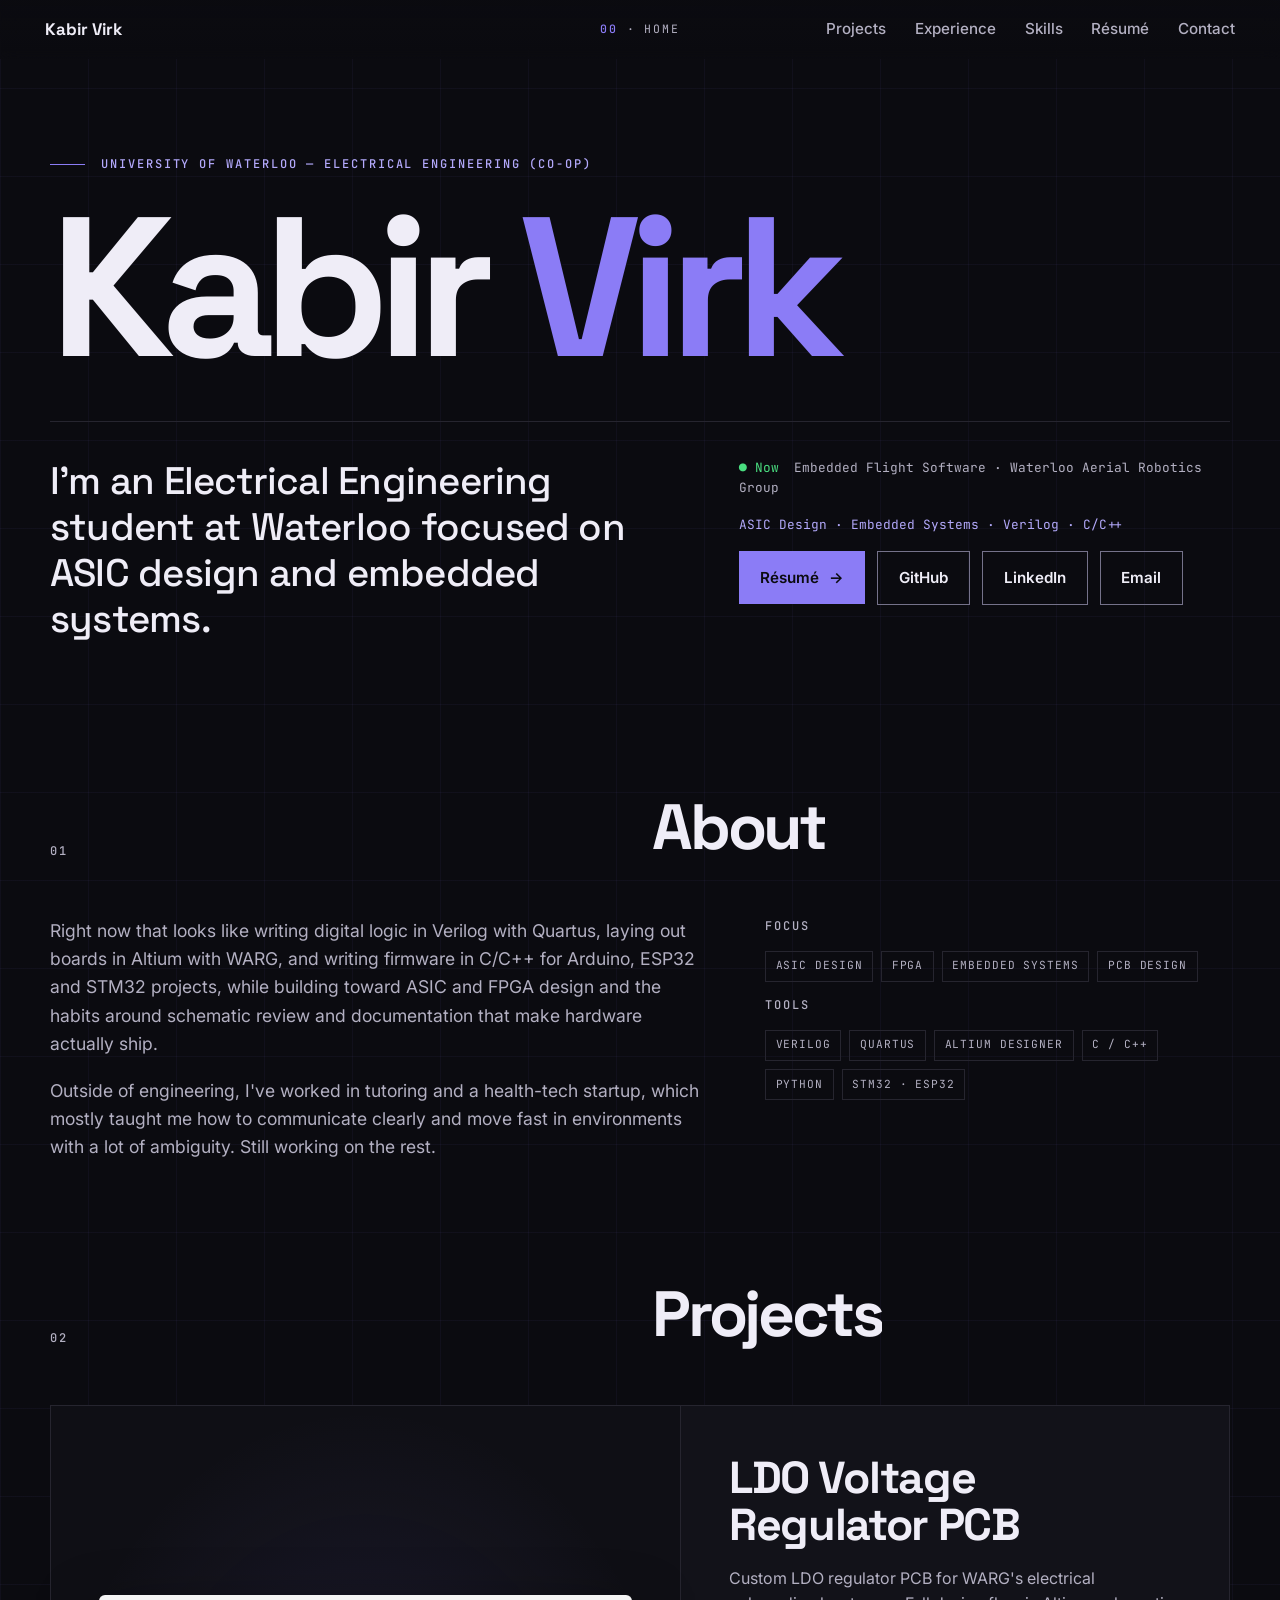
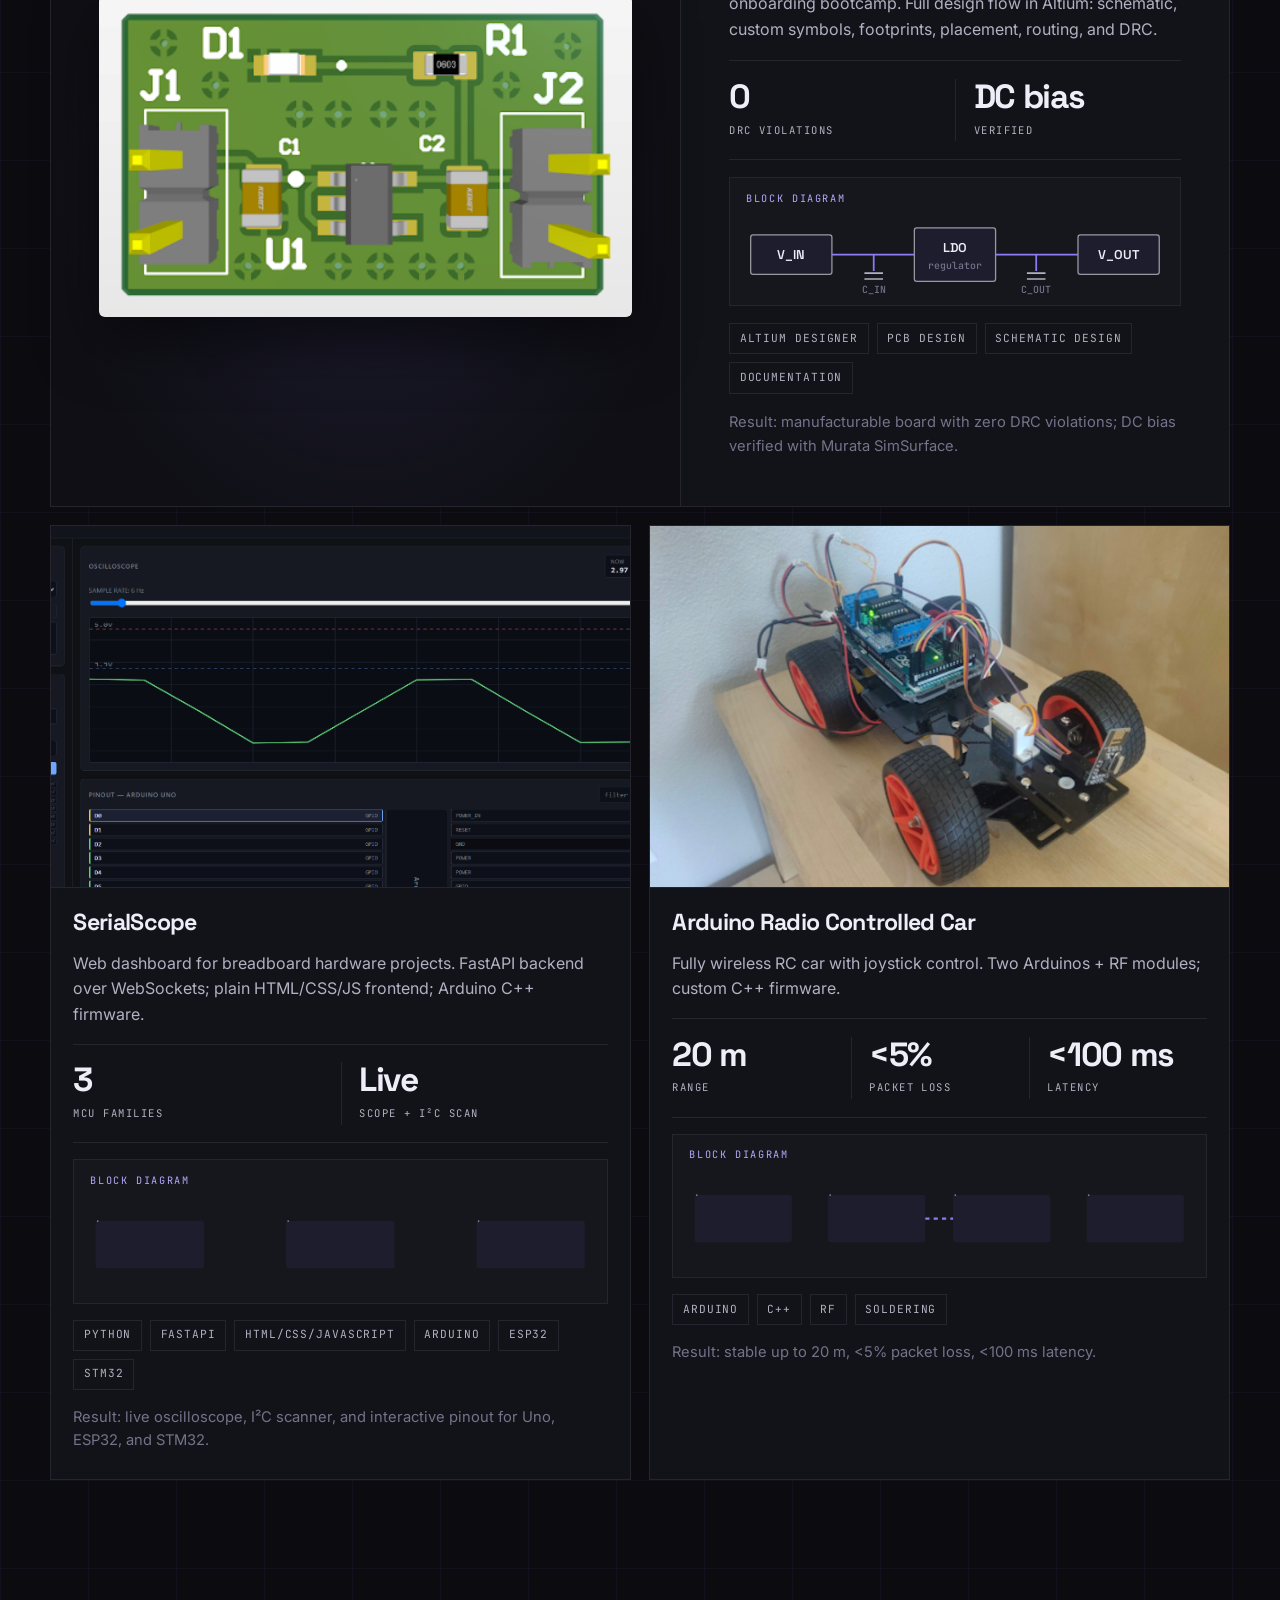
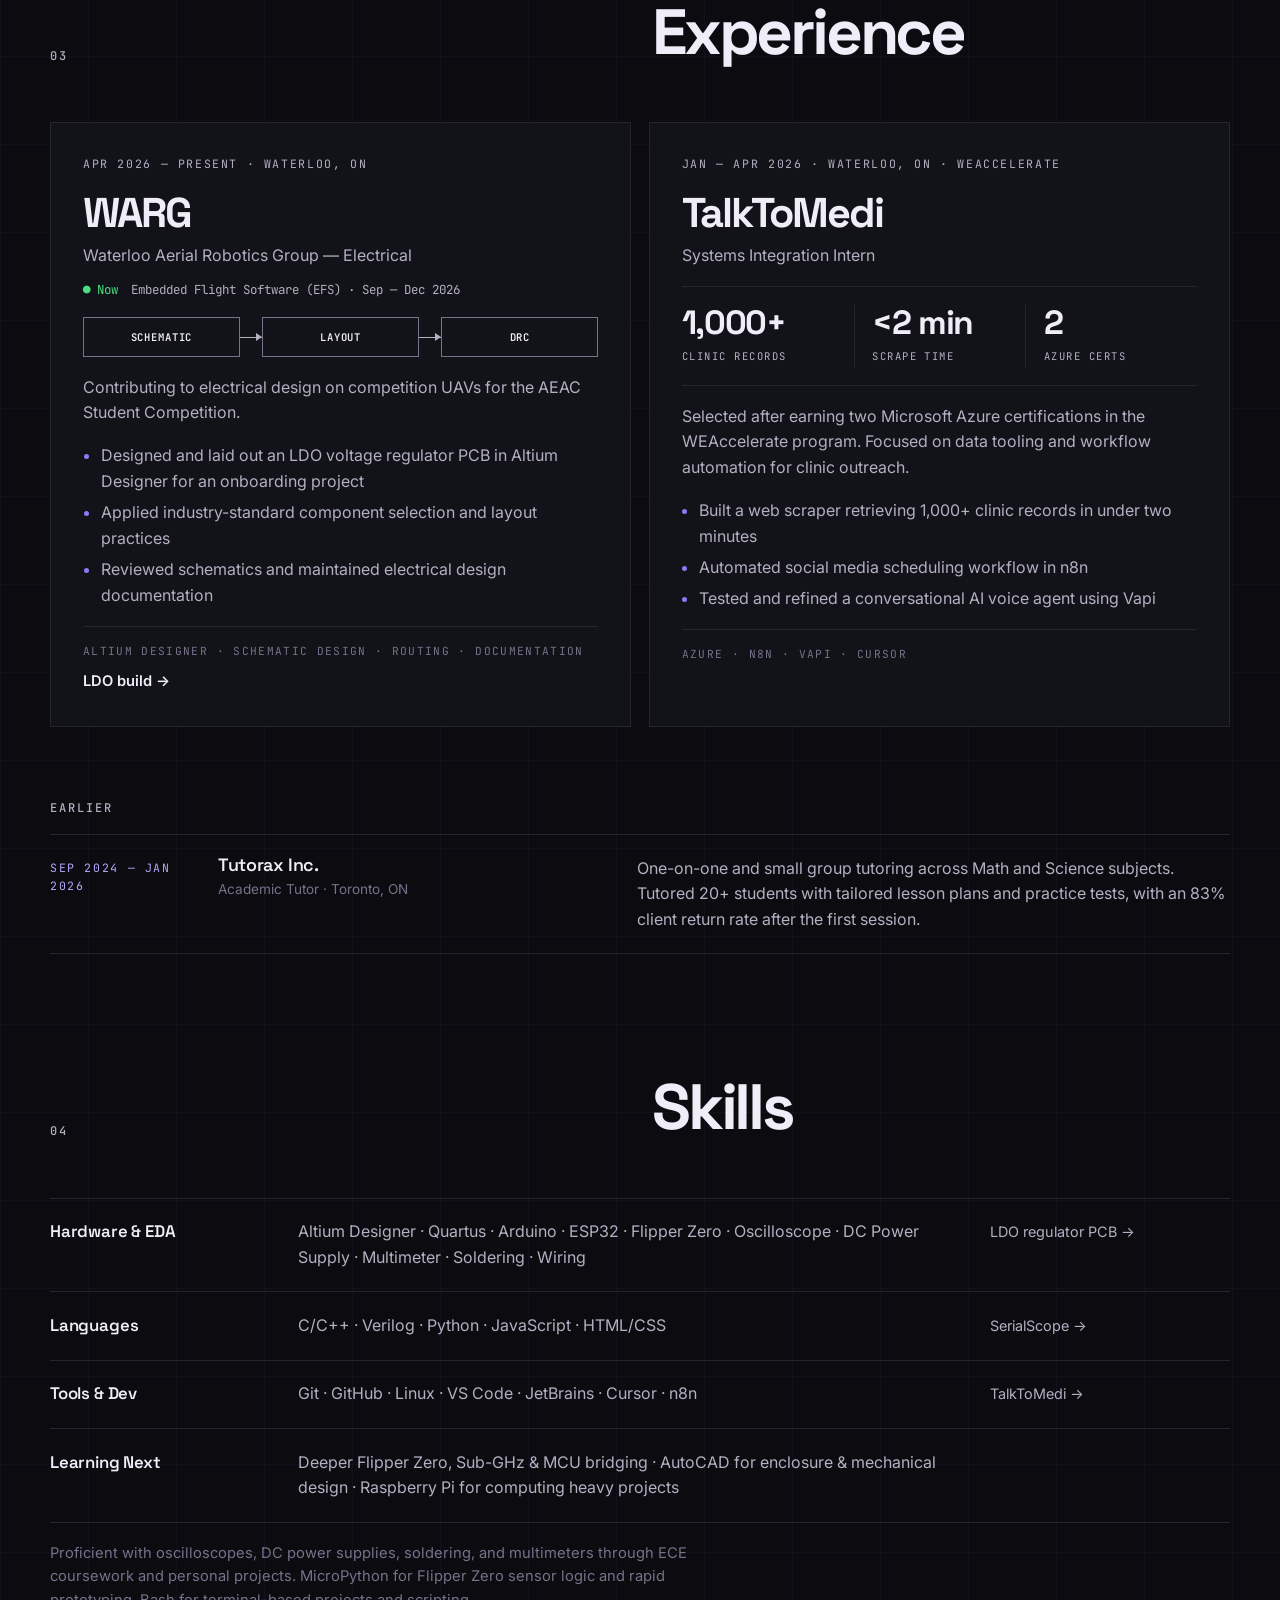
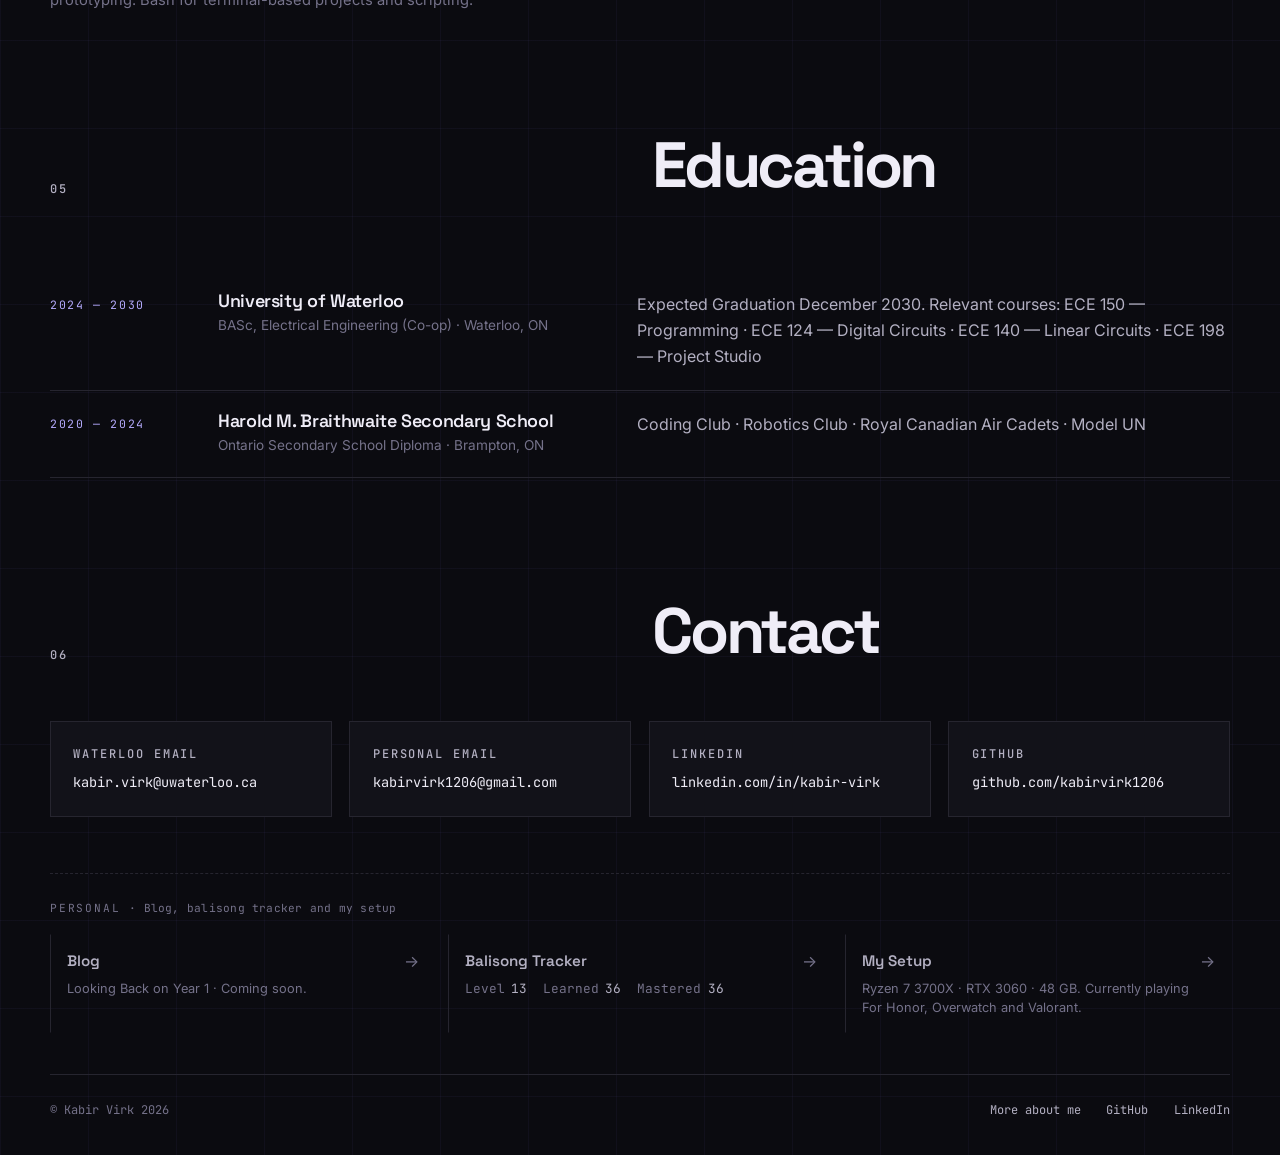
==== commit 1b5172c9: "add WARG EFS as current role" ====
--- a/index.html
+++ b/index.html
@@ -50,7 +50,7 @@
     <div class="hero-row">
       <p class="hero-intro">I'm an Electrical Engineering student at Waterloo focused on ASIC design and embedded systems.</p>
       <div class="hero-meta">
-        <p class="now"><span>Now</span> Electrical Team · Waterloo Aerial Robotics Group</p>
+        <p class="now"><span>Now</span> Embedded Flight Software · Waterloo Aerial Robotics Group</p>
         <p class="hero-focus">ASIC Design · Embedded Systems · Verilog · C/C++</p>
         <div class="btns">
           <a class="btn solid" href="https://drive.google.com/file/d/1NVRbMFcc0rS-0azV-CsoJZhcbFdvMBlc/view?usp=sharing" target="_blank" rel="noopener">Résumé <em>→</em></a>
@@ -147,42 +147,41 @@
 
     <div class="xp-grid">
       <article class="xp rv">
-        <p class="xp-date">Sep — Dec 2026 · Brampton, ON</p>
-        <h3>Almag Aluminum</h3>
-        <p class="xp-role">Manufacturing Engineering Co-op</p>
-        <div class="flow"><span>Layout</span><i></i><span>Automation</span><i></i><span>Training</span></div>
-        <p>Co-op in an aluminum extrusion plant, working on plant layout, machining flow and a robotic automation cell.</p>
-        <ul class="dots">
-          <li>Maintained plant layout drawings in AutoCAD and SolidWorks</li>
-          <li>Programmed a Yaskawa Motoman MH24 robot in INFORM with its PLC interface, then trained operators on the cell</li>
-          <li>Learned CNC programming and wrote standardized work instructions for plant workstations</li>
-        </ul>
-        <p class="xp-foot">AutoCAD · SolidWorks · CNC · Yaskawa INFORM · PLC</p>
-      </article>
-
-      <article class="xp rv">
         <p class="xp-date">Apr 2026 — Present · Waterloo, ON</p>
         <h3>WARG</h3>
-        <p class="xp-role">Waterloo Aerial Robotics Group — Electrical &amp; EFS</p>
+        <p class="xp-role">Waterloo Aerial Robotics Group — Electrical</p>
+        <p class="xp-now"><span>Now</span> Embedded Flight Software (EFS) · Sep — Dec 2026</p>
         <div class="flow"><span>Schematic</span><i></i><span>Layout</span><i></i><span>DRC</span></div>
-        <p>Electrical design on competition UAVs for the AEAC Student Competition. Joined the Embedded Flight Software (EFS) subteam in Nov 2026.</p>
+        <p>Contributing to electrical design on competition UAVs for the AEAC Student Competition.</p>
         <ul class="dots">
-          <li>Designed an LDO voltage regulator PCB in Altium Designer during onboarding: 0 DRC, measured 3.28 V vs 3.30 V target</li>
-          <li>Laid out the RF front end of a 2.4 GHz ExpressLRS receiver: RFX2401C PA/LNA path, 50 Ω traces, CRSF output</li>
+          <li>Designed and laid out an LDO voltage regulator PCB in Altium Designer for an onboarding project</li>
+          <li>Applied industry-standard component selection and layout practices</li>
           <li>Reviewed schematics and maintained electrical design documentation</li>
         </ul>
-        <p class="xp-foot">Altium Designer · Schematic Design · RF Layout · Documentation <a href="#proj-ldo">LDO build <em>→</em></a></p>
-      </article>
-    </div>
-
-    <div class="list">
-      <p class="eyebrow">Design team</p>
-      <div class="row rv"><p class="row-k">Nov 2026 — Present</p><div><h4>UWASIC</h4><p class="row-t">Waterloo ASIC Design Team · Waterloo, ON</p></div><p>Onboarding on the digital and analog teams, working toward a SystemVerilog block with a cocotb testbench for Tiny Tapeout on SKY130.</p></div>
+        <p class="xp-foot">Altium Designer · Schematic Design · Routing · Documentation <a href="#proj-ldo">LDO build <em>→</em></a></p>
+      </article>
+
+      <article class="xp rv">
+        <p class="xp-date">Jan — Apr 2026 · Waterloo, ON · WEAccelerate</p>
+        <h3>TalkToMedi</h3>
+        <p class="xp-role">Systems Integration Intern</p>
+        <div class="stats">
+          <div><b>1,000+</b><span>Clinic records</span></div>
+          <div><b>&lt;2 min</b><span>Scrape time</span></div>
+          <div><b>2</b><span>Azure certs</span></div>
+        </div>
+        <p>Selected after earning two Microsoft Azure certifications in the WEAccelerate program. Focused on data tooling and workflow automation for clinic outreach.</p>
+        <ul class="dots">
+          <li>Built a web scraper retrieving 1,000+ clinic records in under two minutes</li>
+          <li>Automated social media scheduling workflow in n8n</li>
+          <li>Tested and refined a conversational AI voice agent using Vapi</li>
+        </ul>
+        <p class="xp-foot">Azure · n8n · Vapi · Cursor</p>
+      </article>
     </div>
 
     <div class="list">
       <p class="eyebrow">Earlier</p>
-      <div class="row rv"><p class="row-k">Jan — Apr 2026</p><div><h4>TalkToMedi</h4><p class="row-t">Systems Integration Intern · Waterloo, ON · WEAccelerate</p></div><p>Selected after earning two Microsoft Azure certifications. Built a web scraper retrieving 1,000+ clinic records in under two minutes, automated workflows in n8n, and tested a Vapi AI voice agent.</p></div>
       <div class="row rv"><p class="row-k">Sep 2024 — Jan 2026</p><div><h4>Tutorax Inc.</h4><p class="row-t">Academic Tutor · Toronto, ON</p></div><p>One-on-one and small group tutoring across Math and Science subjects. Tutored 20+ students with tailored lesson plans and practice tests, with an 83% client return rate after the first session.</p></div>
     </div>
   </section>
--- a/site.css
+++ b/site.css
@@ -493,3 +493,6 @@
 .oc-stats li { display: flex; gap: 0.4rem; font-family: var(--mono); font-size: 0.72rem; }
 .oc-stats li span:last-child { color: var(--ink-2); }
 @media (max-width: 760px) { .oc-row { grid-template-columns: 1fr; } }
+.xp-now { margin-top: -0.4rem; font-family: var(--mono); font-size: 0.78rem; color: var(--ink-2); }
+.xp-now span { color: var(--green); margin-right: 0.4rem; }
+.xp-now span::before { content: "● "; }
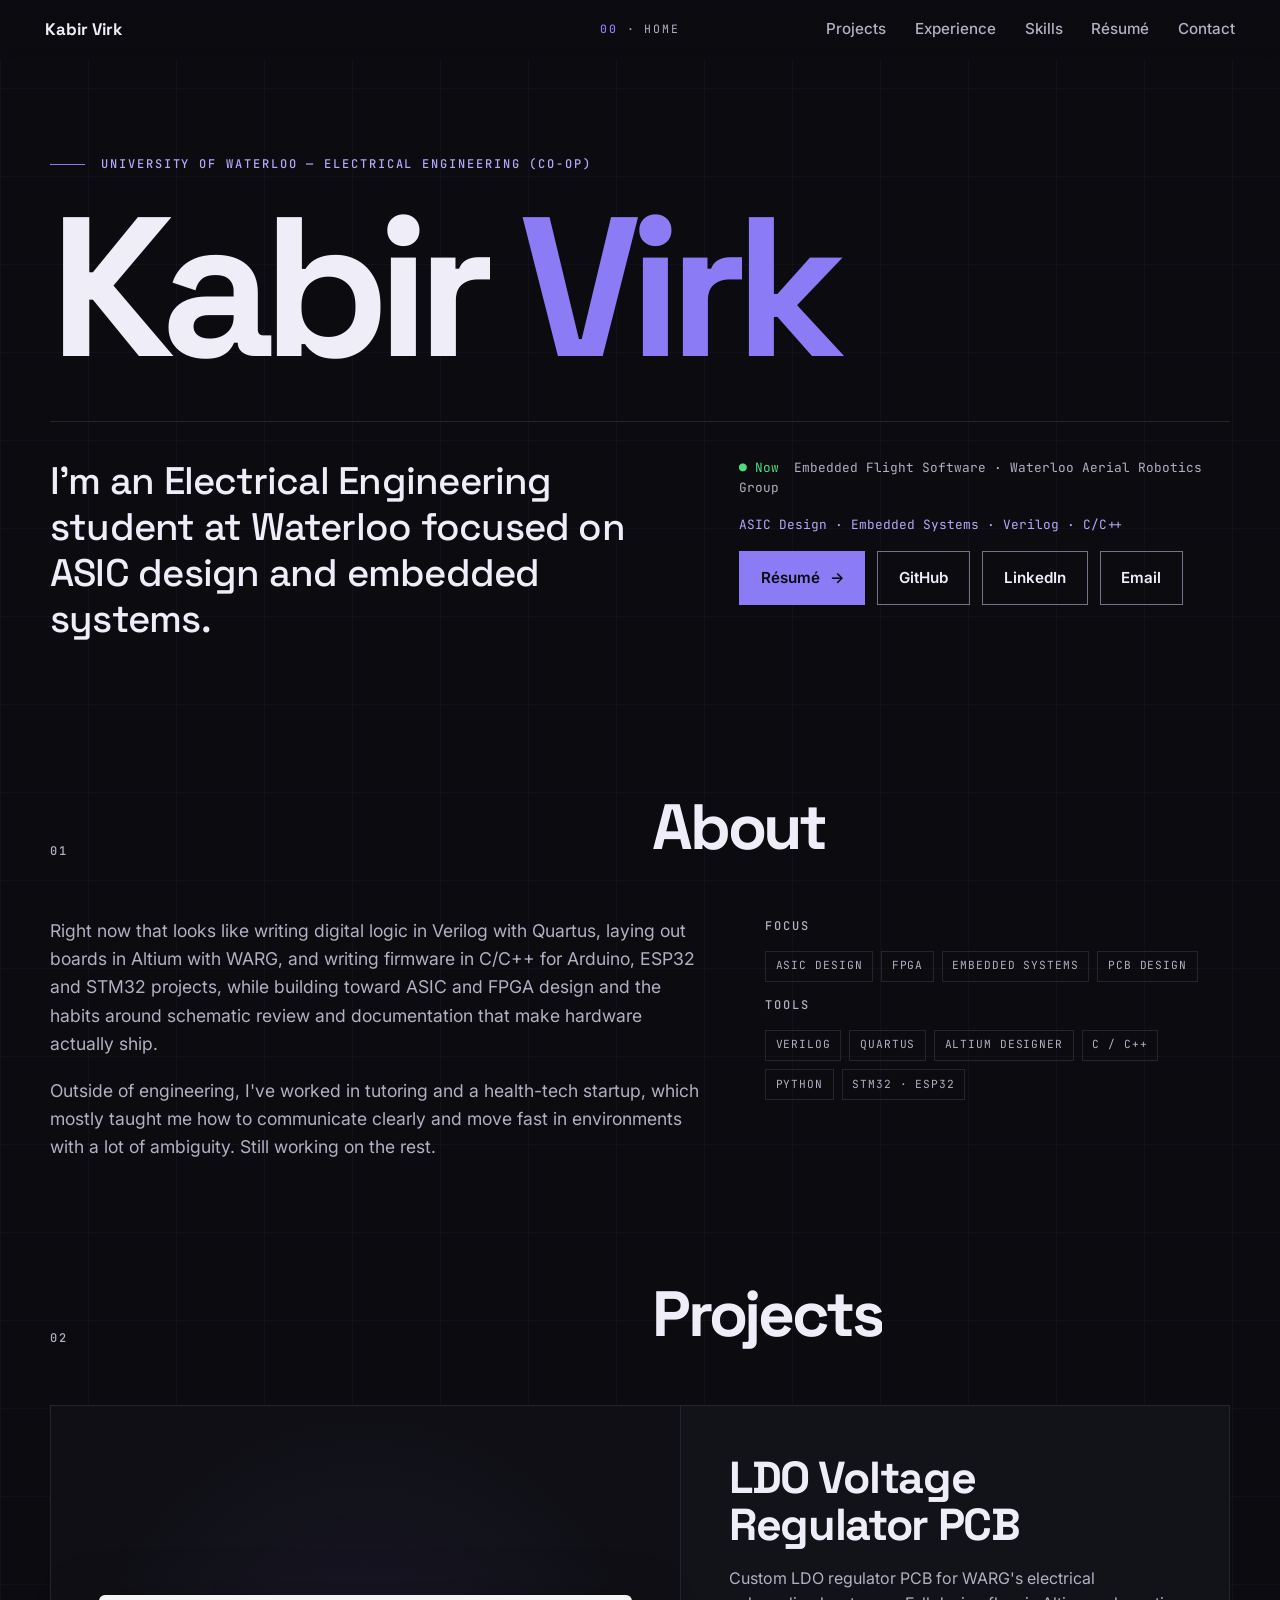
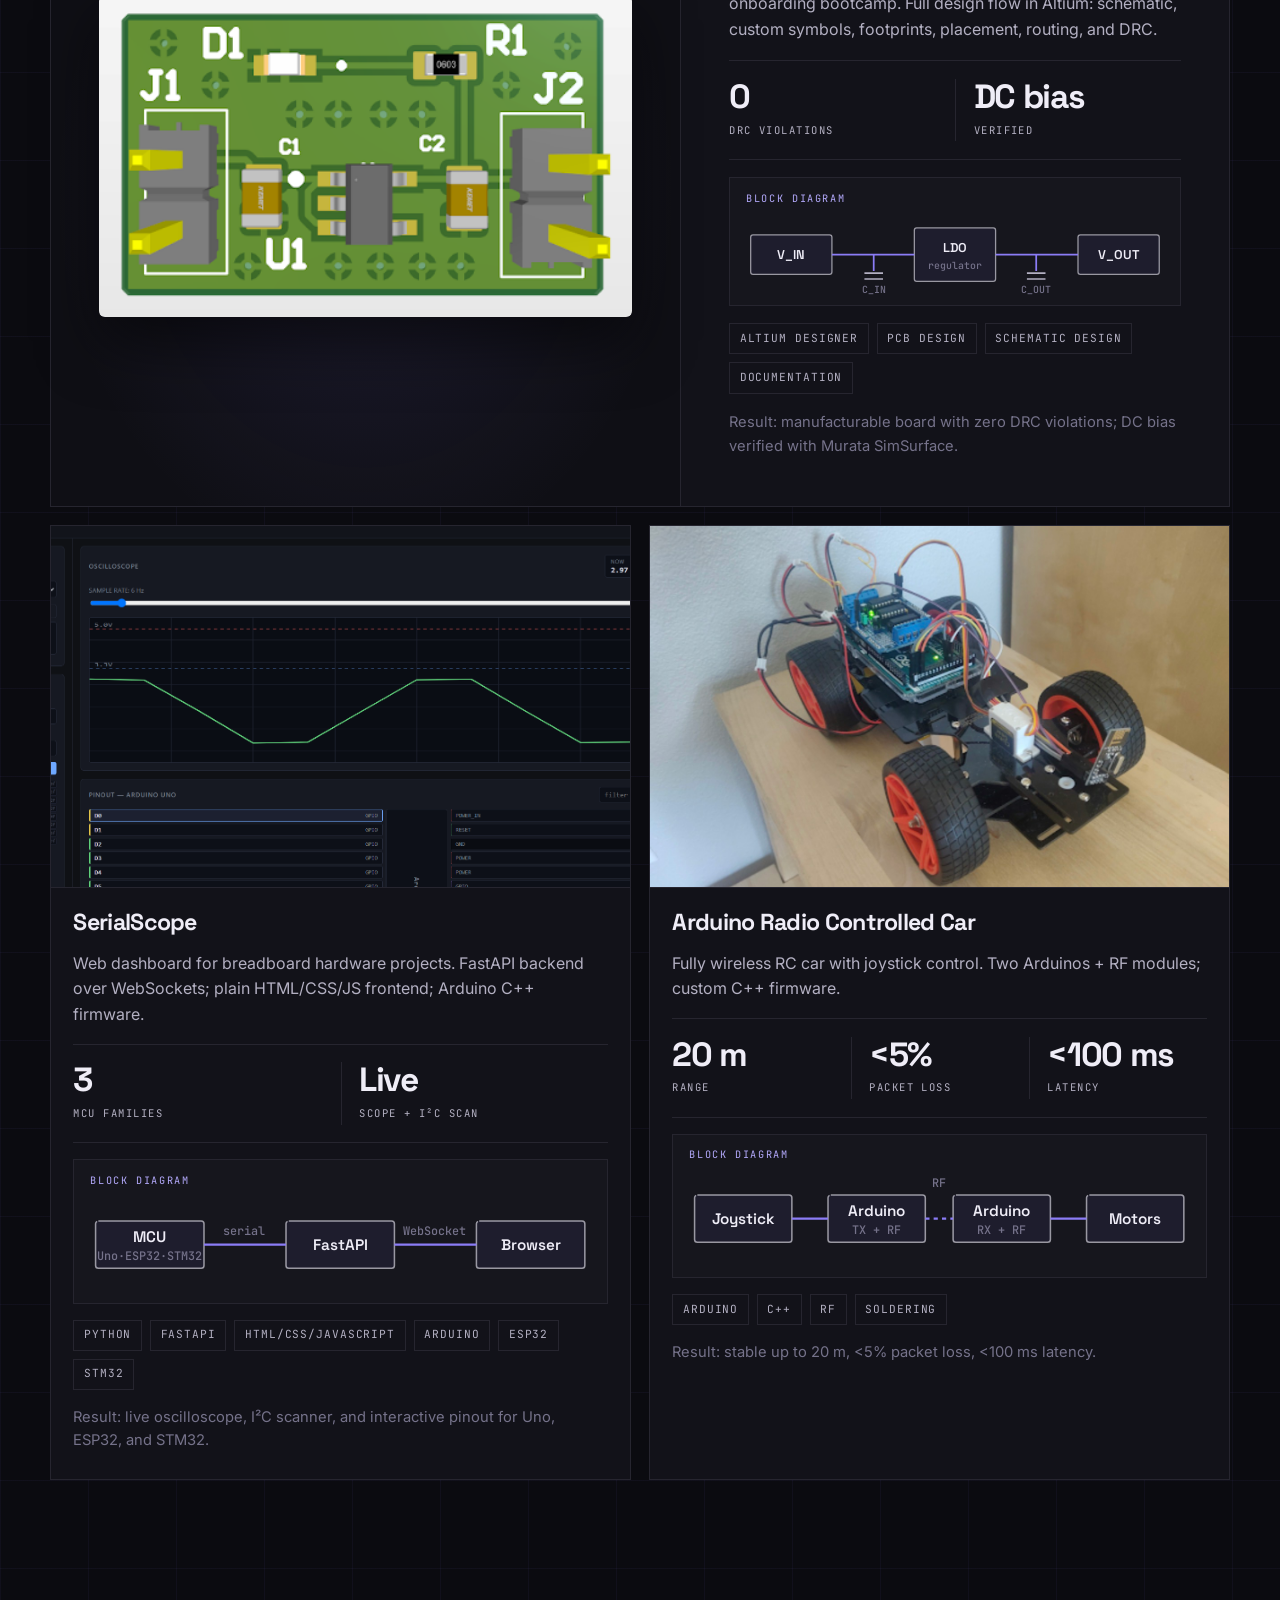
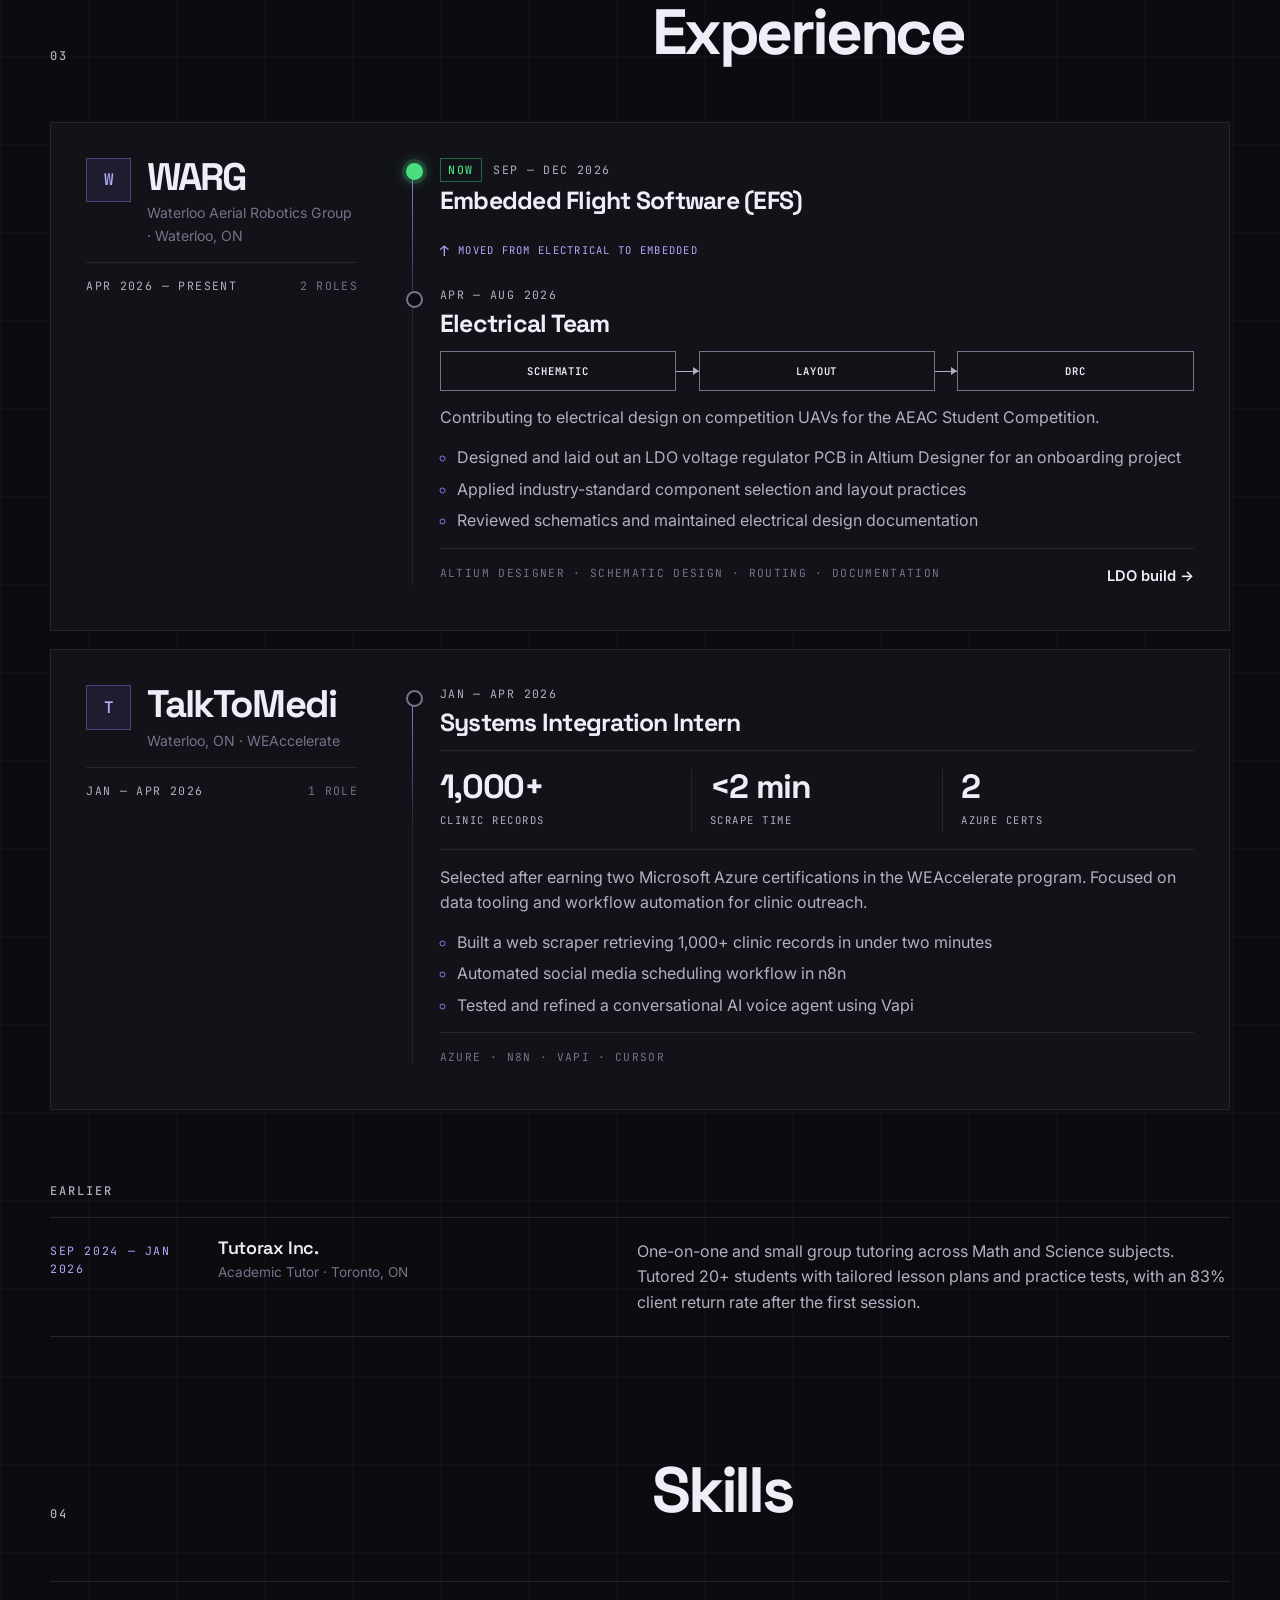
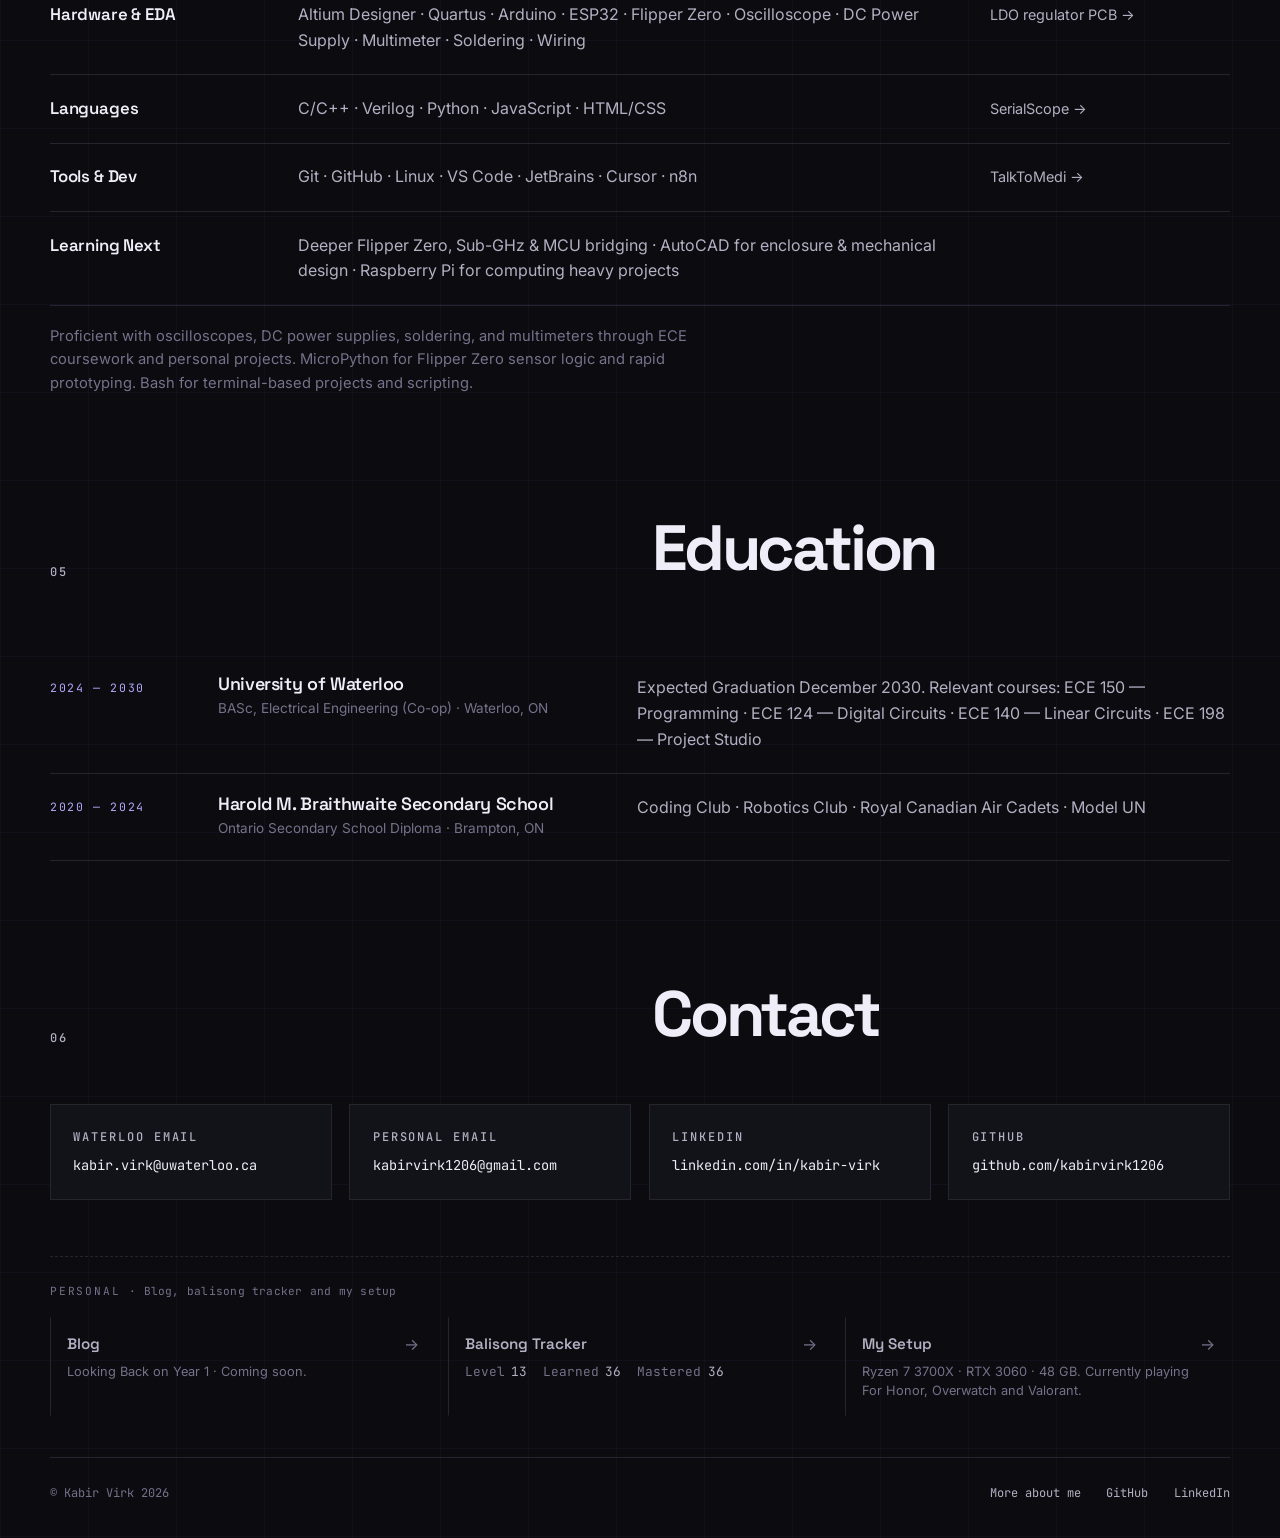
==== commit d0f19c63: "experience as role timeline, show WARG electrical to EFS move" ====
--- a/index.html
+++ b/index.html
@@ -145,38 +145,64 @@
       <h2>Experience</h2>
     </div>
 
-    <div class="xp-grid">
-      <article class="xp rv">
-        <p class="xp-date">Apr 2026 — Present · Waterloo, ON</p>
-        <h3>WARG</h3>
-        <p class="xp-role">Waterloo Aerial Robotics Group — Electrical</p>
-        <p class="xp-now"><span>Now</span> Embedded Flight Software (EFS) · Sep — Dec 2026</p>
-        <div class="flow"><span>Schematic</span><i></i><span>Layout</span><i></i><span>DRC</span></div>
-        <p>Contributing to electrical design on competition UAVs for the AEAC Student Competition.</p>
-        <ul class="dots">
-          <li>Designed and laid out an LDO voltage regulator PCB in Altium Designer for an onboarding project</li>
-          <li>Applied industry-standard component selection and layout practices</li>
-          <li>Reviewed schematics and maintained electrical design documentation</li>
-        </ul>
-        <p class="xp-foot">Altium Designer · Schematic Design · Routing · Documentation <a href="#proj-ldo">LDO build <em>→</em></a></p>
-      </article>
-
-      <article class="xp rv">
-        <p class="xp-date">Jan — Apr 2026 · Waterloo, ON · WEAccelerate</p>
-        <h3>TalkToMedi</h3>
-        <p class="xp-role">Systems Integration Intern</p>
-        <div class="stats">
-          <div><b>1,000+</b><span>Clinic records</span></div>
-          <div><b>&lt;2 min</b><span>Scrape time</span></div>
-          <div><b>2</b><span>Azure certs</span></div>
-        </div>
-        <p>Selected after earning two Microsoft Azure certifications in the WEAccelerate program. Focused on data tooling and workflow automation for clinic outreach.</p>
-        <ul class="dots">
-          <li>Built a web scraper retrieving 1,000+ clinic records in under two minutes</li>
-          <li>Automated social media scheduling workflow in n8n</li>
-          <li>Tested and refined a conversational AI voice agent using Vapi</li>
-        </ul>
-        <p class="xp-foot">Azure · n8n · Vapi · Cursor</p>
+    <div class="co-list">
+      <article class="co rv">
+        <header class="co-head">
+          <span class="co-mark" aria-hidden="true">W</span>
+          <div>
+            <h3>WARG</h3>
+            <p class="co-sub">Waterloo Aerial Robotics Group · Waterloo, ON</p>
+          </div>
+          <p class="co-span">Apr 2026 — Present<span>2 roles</span></p>
+        </header>
+        <ol class="roles">
+          <li class="role is-now">
+            <p class="role-date"><b class="now-tag">Now</b>Sep — Dec 2026</p>
+            <h4>Embedded Flight Software (EFS)</h4>
+          </li>
+          <li class="role-move" aria-hidden="true"><span>Moved from electrical to embedded</span></li>
+          <li class="role">
+            <p class="role-date">Apr — Aug 2026</p>
+            <h4>Electrical Team</h4>
+            <div class="flow"><span>Schematic</span><i></i><span>Layout</span><i></i><span>DRC</span></div>
+            <p>Contributing to electrical design on competition UAVs for the AEAC Student Competition.</p>
+            <ul class="dots">
+              <li>Designed and laid out an LDO voltage regulator PCB in Altium Designer for an onboarding project</li>
+              <li>Applied industry-standard component selection and layout practices</li>
+              <li>Reviewed schematics and maintained electrical design documentation</li>
+            </ul>
+            <p class="xp-foot">Altium Designer · Schematic Design · Routing · Documentation <a href="#proj-ldo">LDO build <em>→</em></a></p>
+          </li>
+        </ol>
+      </article>
+
+      <article class="co rv">
+        <header class="co-head">
+          <span class="co-mark" aria-hidden="true">T</span>
+          <div>
+            <h3>TalkToMedi</h3>
+            <p class="co-sub">Waterloo, ON · WEAccelerate</p>
+          </div>
+          <p class="co-span">Jan — Apr 2026<span>1 role</span></p>
+        </header>
+        <ol class="roles">
+          <li class="role">
+            <p class="role-date">Jan — Apr 2026</p>
+            <h4>Systems Integration Intern</h4>
+            <div class="stats">
+              <div><b>1,000+</b><span>Clinic records</span></div>
+              <div><b>&lt;2 min</b><span>Scrape time</span></div>
+              <div><b>2</b><span>Azure certs</span></div>
+            </div>
+            <p>Selected after earning two Microsoft Azure certifications in the WEAccelerate program. Focused on data tooling and workflow automation for clinic outreach.</p>
+            <ul class="dots">
+              <li>Built a web scraper retrieving 1,000+ clinic records in under two minutes</li>
+              <li>Automated social media scheduling workflow in n8n</li>
+              <li>Tested and refined a conversational AI voice agent using Vapi</li>
+            </ul>
+            <p class="xp-foot">Azure · n8n · Vapi · Cursor</p>
+          </li>
+        </ol>
       </article>
     </div>
 
--- a/site.css
+++ b/site.css
@@ -496,3 +496,34 @@
 .xp-now { margin-top: -0.4rem; font-family: var(--mono); font-size: 0.78rem; color: var(--ink-2); }
 .xp-now span { color: var(--green); margin-right: 0.4rem; }
 .xp-now span::before { content: "● "; }
+
+/* ---- experience: company blocks with a role timeline (LinkedIn style) ---- */
+.co-list { display: grid; gap: 1.1rem; }
+.co { display: grid; grid-template-columns: minmax(0, 17rem) minmax(0, 1fr); gap: clamp(1.5rem, 4vw, 3rem); padding: clamp(1.4rem, 3vw, 2.2rem); border: 1px solid var(--line); background: var(--panel); }
+.co-head { display: grid; grid-template-columns: auto minmax(0, 1fr); gap: 0.9rem 1rem; align-content: start; position: sticky; top: 5.5rem; align-self: start; }
+.co-mark { display: grid; place-items: center; width: 2.8rem; height: 2.8rem; border: 1px solid rgba(139, 124, 246, 0.4); background: rgba(139, 124, 246, 0.1); font-family: var(--mono); font-weight: 600; color: var(--violet-2); }
+.co-head h3 { font-size: clamp(1.8rem, 3.5vw, 2.4rem); font-weight: 700; letter-spacing: -0.05em; line-height: 1; }
+.co-sub { margin-top: 0.4rem; font-size: 0.88rem; color: var(--ink-3); }
+.co-span { grid-column: 1 / -1; padding-top: 0.9rem; border-top: 1px solid var(--line); font-family: var(--mono); font-size: 0.72rem; letter-spacing: 0.12em; text-transform: uppercase; color: var(--ink-2); display: flex; justify-content: space-between; gap: 1rem; }
+.co-span span { color: var(--ink-3); }
+
+.roles { list-style: none; margin: 0; padding: 0; position: relative; display: grid; gap: 0; }
+.roles::before { content: ""; position: absolute; left: 6px; top: 0.6rem; bottom: 0.6rem; width: 1px; background: linear-gradient(var(--violet), var(--line) 35%); }
+.role { position: relative; display: grid; gap: 0.9rem; padding: 0 0 0.4rem 2.1rem; min-width: 0; }
+.role::before { content: ""; position: absolute; left: 0; top: 0.3rem; width: 13px; height: 13px; border-radius: 50%; background: var(--bg); border: 2px solid var(--ink-3); }
+.role.is-now::before { border-color: var(--green); background: var(--green); box-shadow: 0 0 0 4px rgba(74, 222, 128, 0.15), 0 0 14px rgba(74, 222, 128, 0.5); }
+.role h4 { font-family: var(--head); font-size: clamp(1.25rem, 2.5vw, 1.55rem); font-weight: 700; letter-spacing: -0.03em; margin-top: -0.5rem; }
+.role > p:not(.role-date):not(.xp-foot) { color: var(--ink-2); }
+.role-date { display: flex; align-items: center; gap: 0.7rem; font-family: var(--mono); font-size: 0.72rem; letter-spacing: 0.12em; text-transform: uppercase; color: var(--ink-2); }
+.now-tag { font-weight: 500; color: var(--green); border: 1px solid rgba(74, 222, 128, 0.4); padding: 0.1rem 0.45rem; letter-spacing: 0.14em; }
+.role-move { position: relative; padding: 1.1rem 0 1.4rem 2.1rem; }
+.role-move span { display: inline-flex; align-items: center; gap: 0.5rem; font-family: var(--mono); font-size: 0.66rem; letter-spacing: 0.12em; text-transform: uppercase; color: var(--violet-2); }
+.role-move span::before { content: "↑"; font-size: 0.9rem; }
+.co:hover { border-color: rgba(139, 124, 246, 0.45); }
+.co:hover .flow span { border-color: var(--violet); }
+
+@media (max-width: 960px) {
+  .co { grid-template-columns: 1fr; }
+  .co-head { position: static; }
+}
+@media (prefers-reduced-motion: reduce) { .role.is-now::before { box-shadow: none; } }
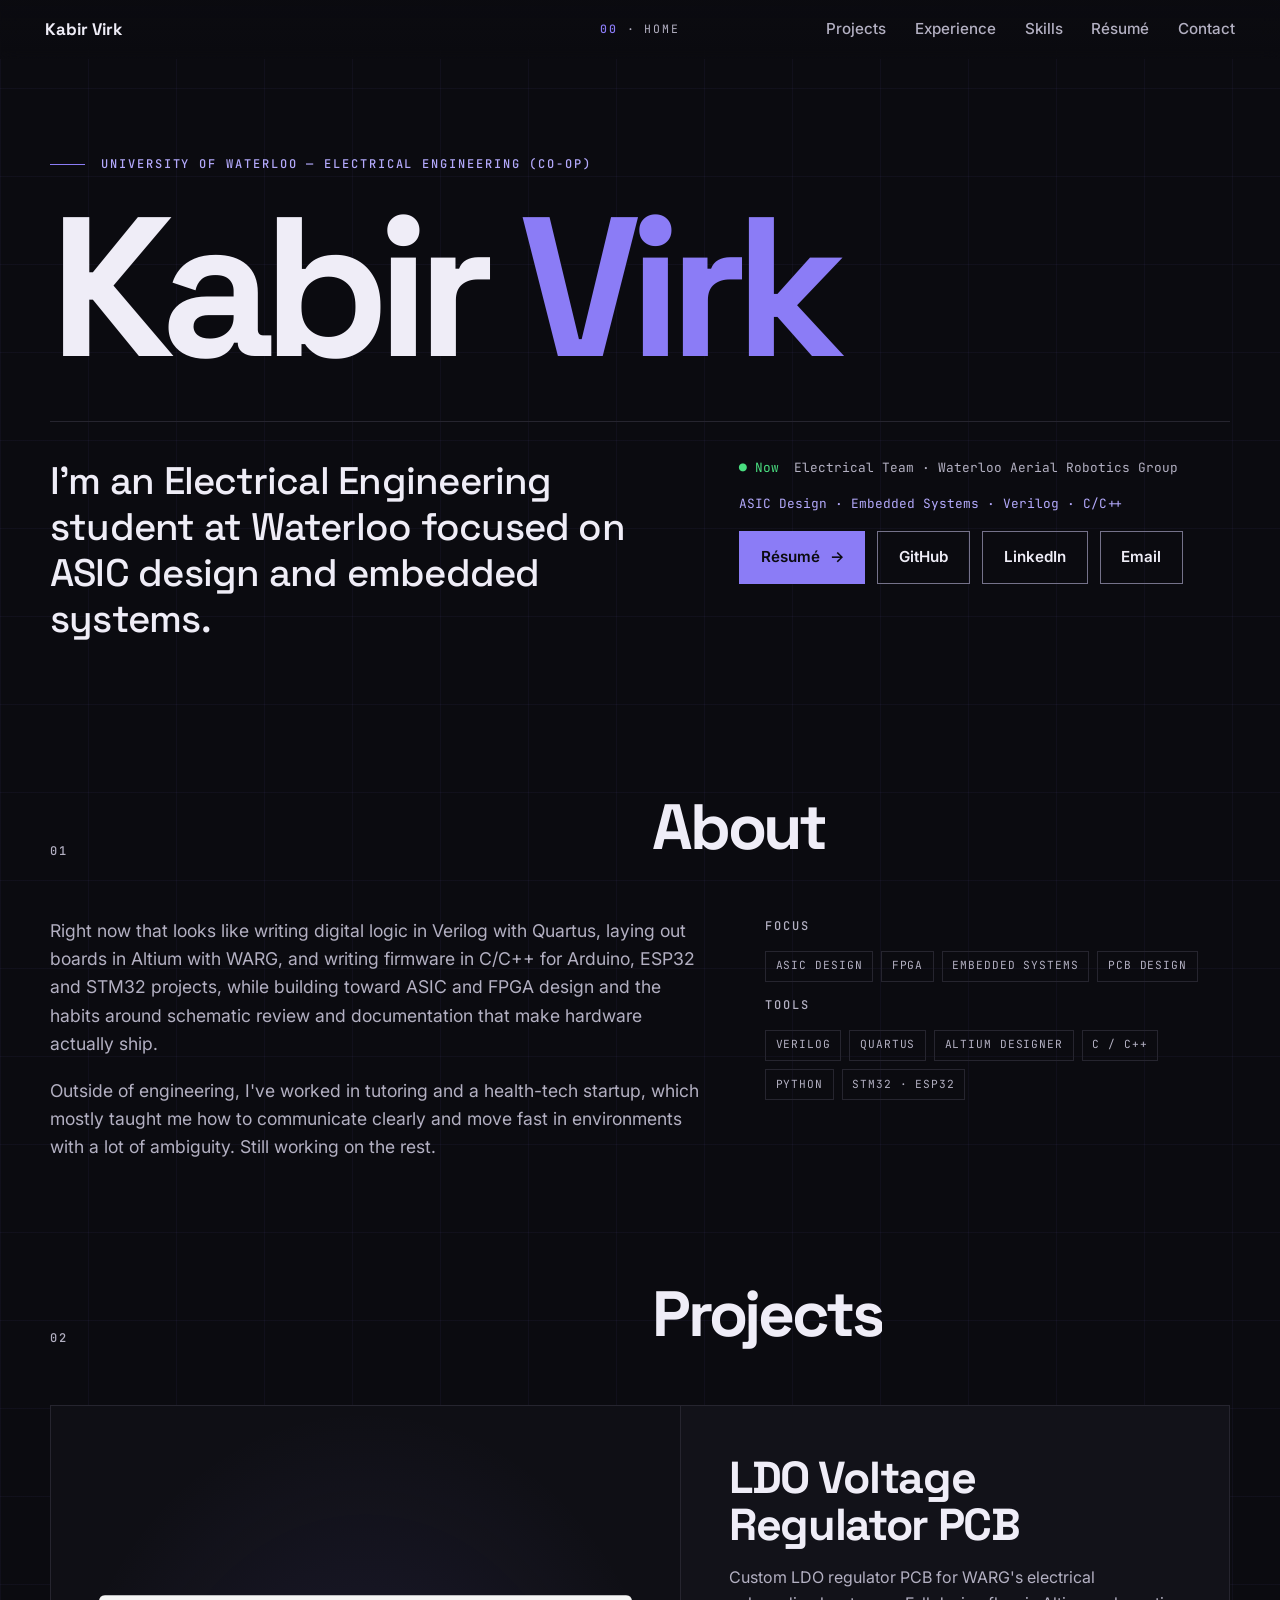
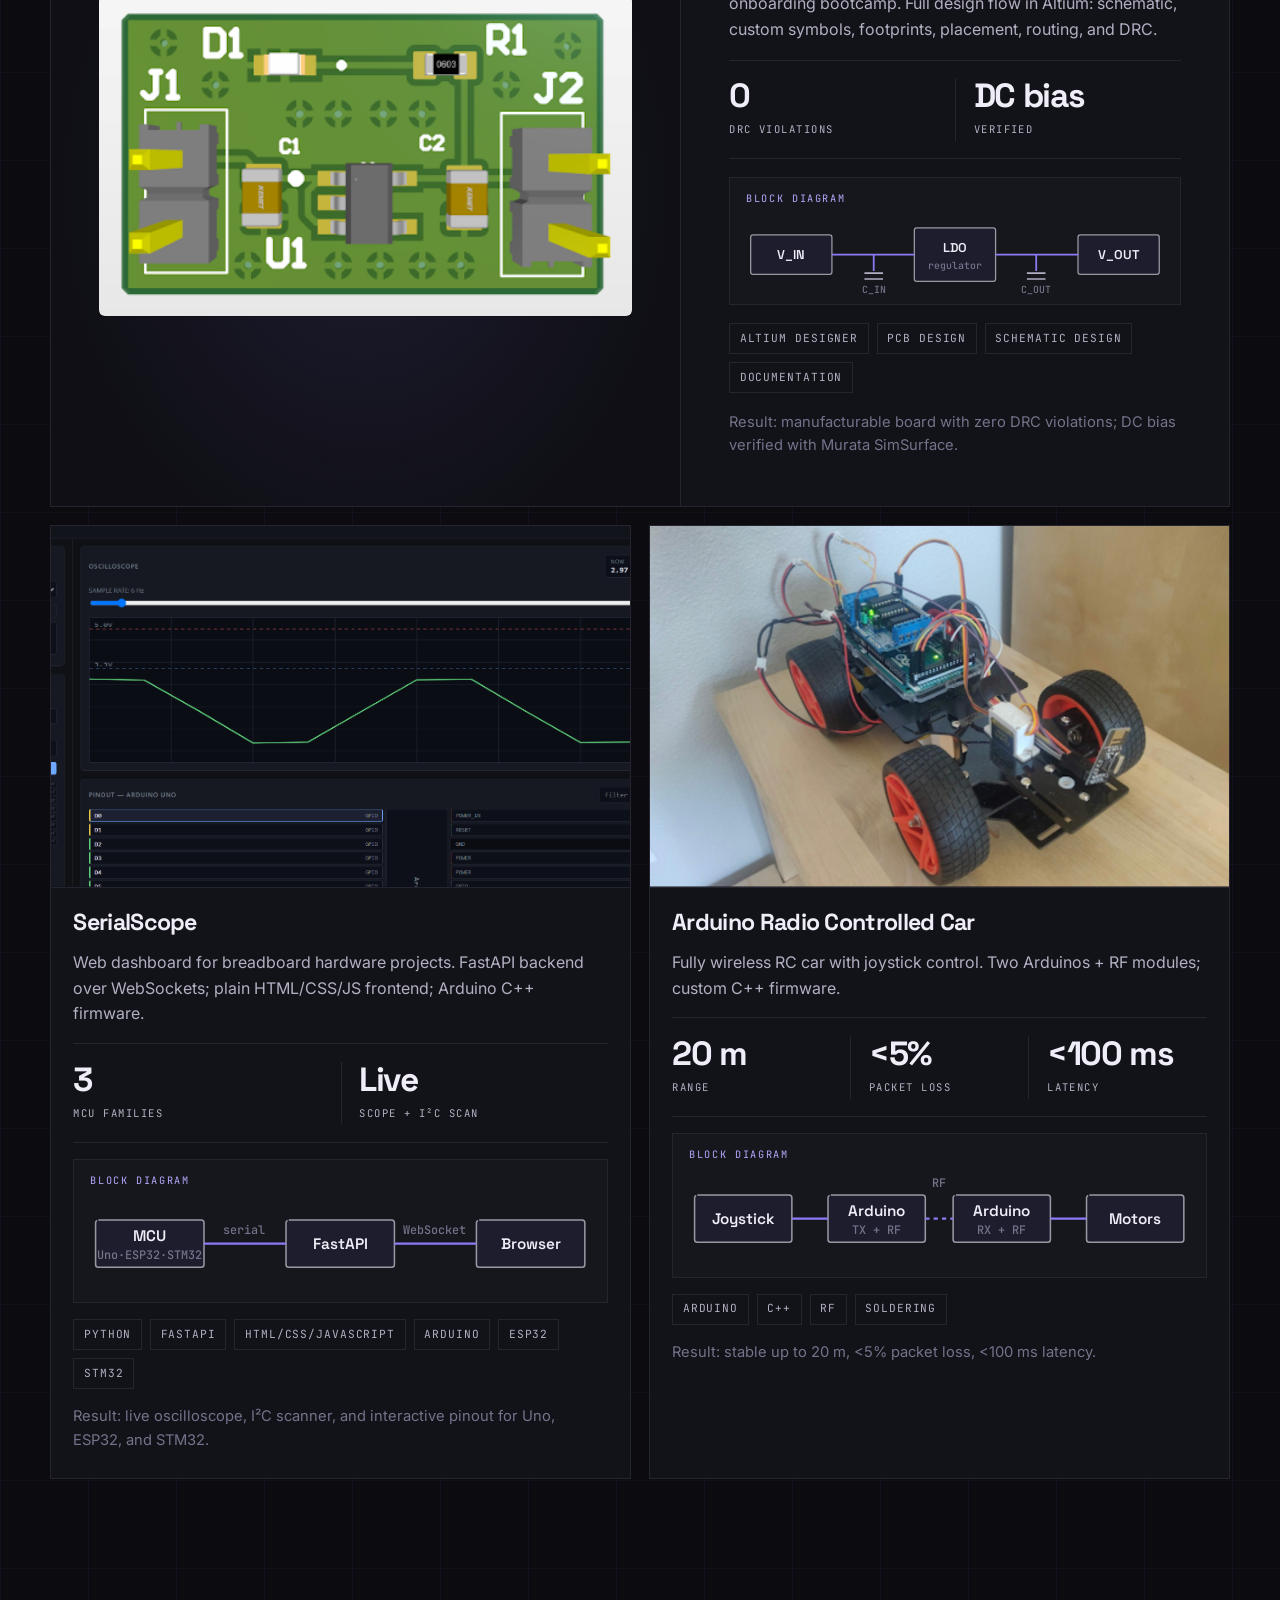
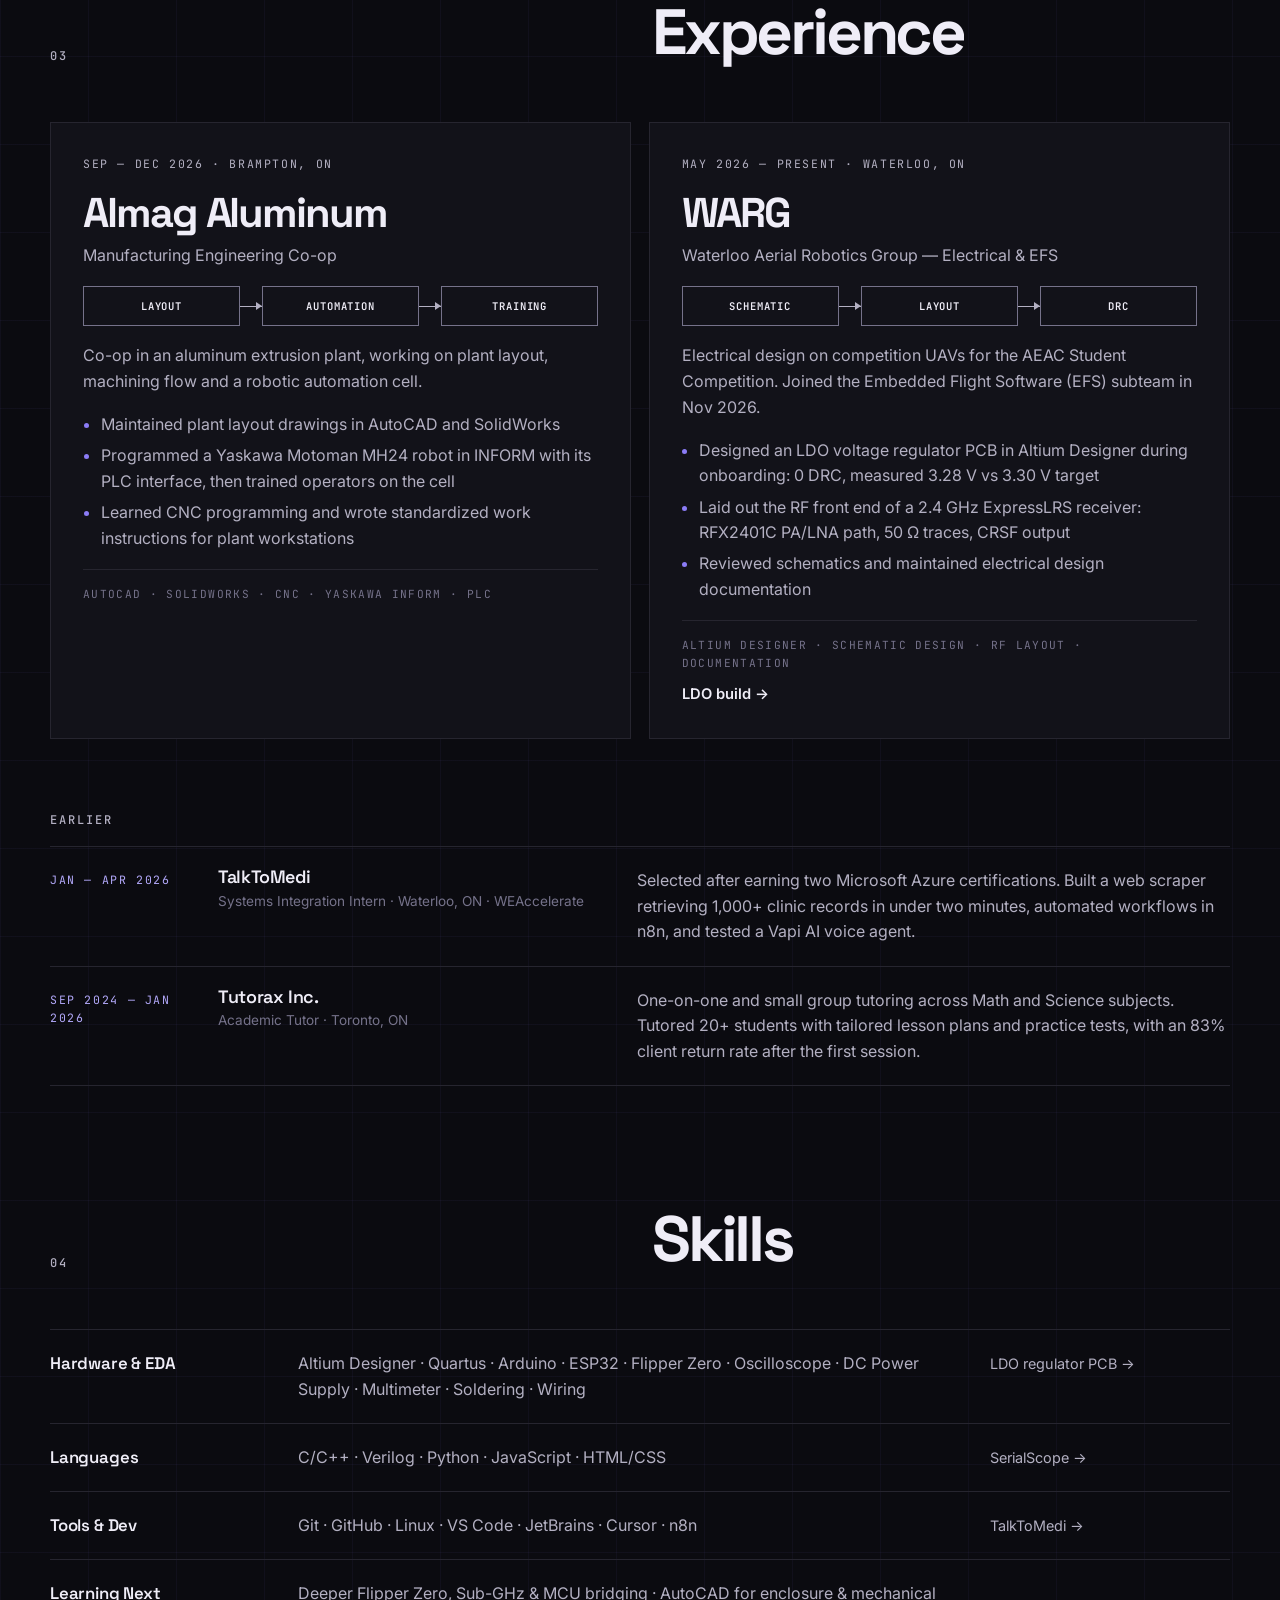
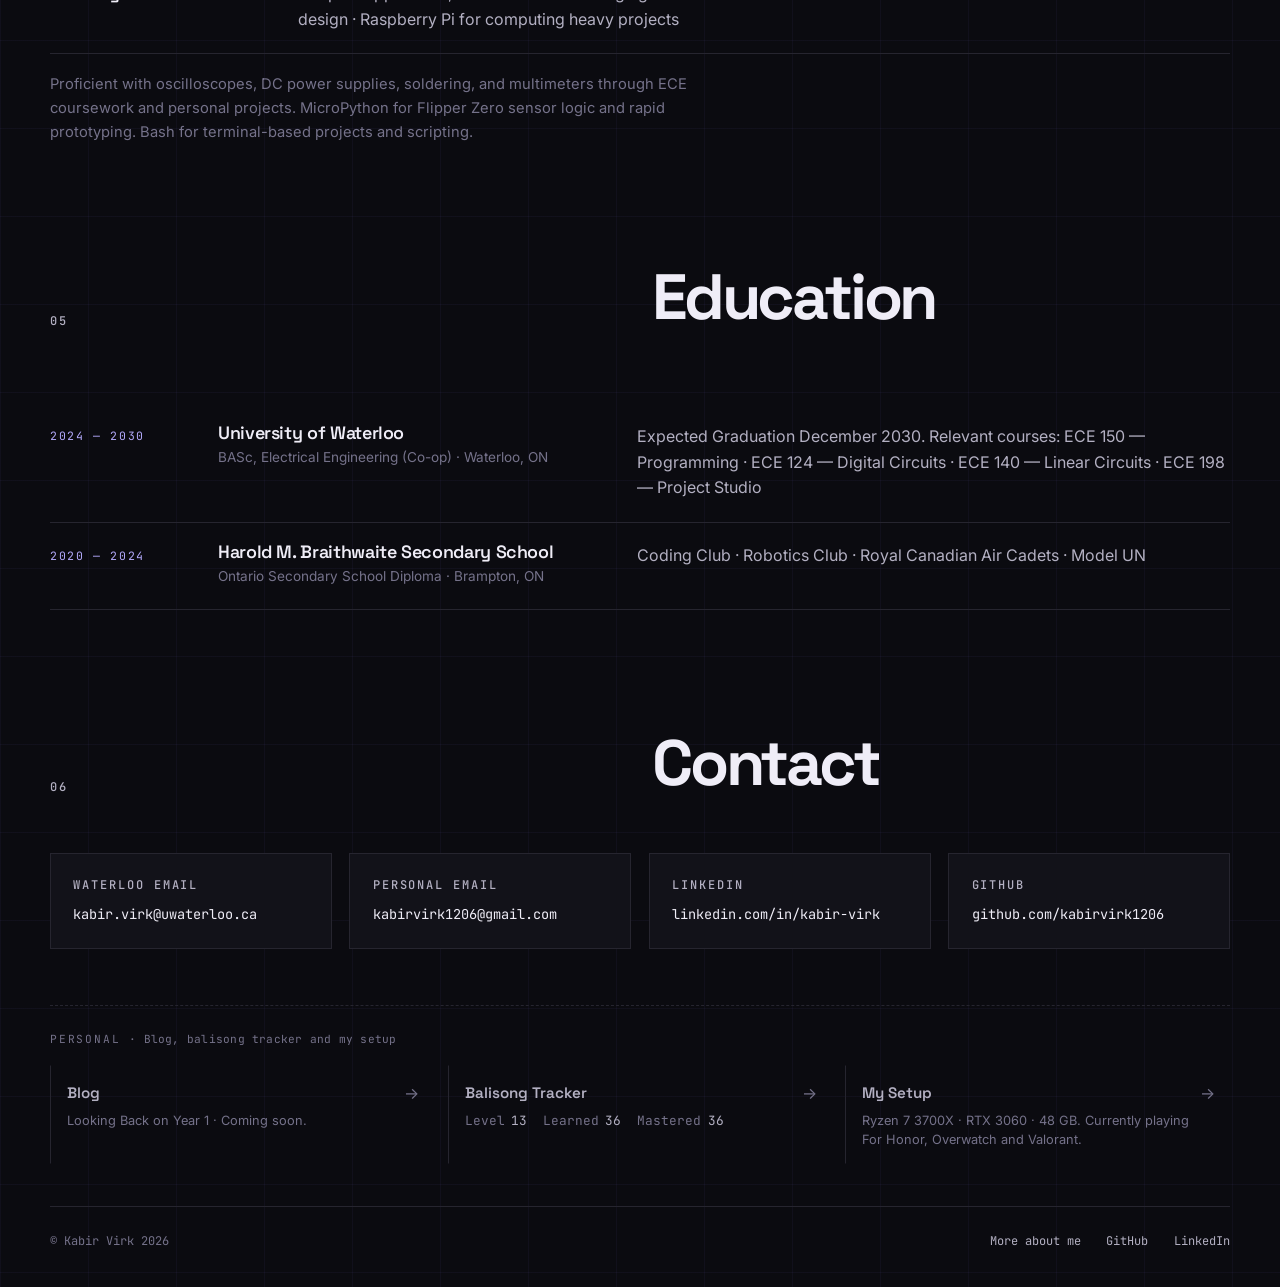
==== commit 5480aeb2: "match warg start month, hold uwasic until jan Co-Authored-By: Claude Opus 5.5 <noreply@anthropic.com" ====
--- a/index.html
+++ b/index.html
@@ -50,7 +50,7 @@
     <div class="hero-row">
       <p class="hero-intro">I'm an Electrical Engineering student at Waterloo focused on ASIC design and embedded systems.</p>
       <div class="hero-meta">
-        <p class="now"><span>Now</span> Embedded Flight Software · Waterloo Aerial Robotics Group</p>
+        <p class="now"><span>Now</span> Electrical Team · Waterloo Aerial Robotics Group</p>
         <p class="hero-focus">ASIC Design · Embedded Systems · Verilog · C/C++</p>
         <div class="btns">
           <a class="btn solid" href="https://drive.google.com/file/d/1NVRbMFcc0rS-0azV-CsoJZhcbFdvMBlc/view?usp=sharing" target="_blank" rel="noopener">Résumé <em>→</em></a>
@@ -145,69 +145,39 @@
       <h2>Experience</h2>
     </div>
 
-    <div class="co-list">
-      <article class="co rv">
-        <header class="co-head">
-          <span class="co-mark" aria-hidden="true">W</span>
-          <div>
-            <h3>WARG</h3>
-            <p class="co-sub">Waterloo Aerial Robotics Group · Waterloo, ON</p>
-          </div>
-          <p class="co-span">Apr 2026 — Present<span>2 roles</span></p>
-        </header>
-        <ol class="roles">
-          <li class="role is-now">
-            <p class="role-date"><b class="now-tag">Now</b>Sep — Dec 2026</p>
-            <h4>Embedded Flight Software (EFS)</h4>
-          </li>
-          <li class="role-move" aria-hidden="true"><span>Moved from electrical to embedded</span></li>
-          <li class="role">
-            <p class="role-date">Apr — Aug 2026</p>
-            <h4>Electrical Team</h4>
-            <div class="flow"><span>Schematic</span><i></i><span>Layout</span><i></i><span>DRC</span></div>
-            <p>Contributing to electrical design on competition UAVs for the AEAC Student Competition.</p>
-            <ul class="dots">
-              <li>Designed and laid out an LDO voltage regulator PCB in Altium Designer for an onboarding project</li>
-              <li>Applied industry-standard component selection and layout practices</li>
-              <li>Reviewed schematics and maintained electrical design documentation</li>
-            </ul>
-            <p class="xp-foot">Altium Designer · Schematic Design · Routing · Documentation <a href="#proj-ldo">LDO build <em>→</em></a></p>
-          </li>
-        </ol>
-      </article>
-
-      <article class="co rv">
-        <header class="co-head">
-          <span class="co-mark" aria-hidden="true">T</span>
-          <div>
-            <h3>TalkToMedi</h3>
-            <p class="co-sub">Waterloo, ON · WEAccelerate</p>
-          </div>
-          <p class="co-span">Jan — Apr 2026<span>1 role</span></p>
-        </header>
-        <ol class="roles">
-          <li class="role">
-            <p class="role-date">Jan — Apr 2026</p>
-            <h4>Systems Integration Intern</h4>
-            <div class="stats">
-              <div><b>1,000+</b><span>Clinic records</span></div>
-              <div><b>&lt;2 min</b><span>Scrape time</span></div>
-              <div><b>2</b><span>Azure certs</span></div>
-            </div>
-            <p>Selected after earning two Microsoft Azure certifications in the WEAccelerate program. Focused on data tooling and workflow automation for clinic outreach.</p>
-            <ul class="dots">
-              <li>Built a web scraper retrieving 1,000+ clinic records in under two minutes</li>
-              <li>Automated social media scheduling workflow in n8n</li>
-              <li>Tested and refined a conversational AI voice agent using Vapi</li>
-            </ul>
-            <p class="xp-foot">Azure · n8n · Vapi · Cursor</p>
-          </li>
-        </ol>
+    <div class="xp-grid">
+      <article class="xp rv">
+        <p class="xp-date">Sep — Dec 2026 · Brampton, ON</p>
+        <h3>Almag Aluminum</h3>
+        <p class="xp-role">Manufacturing Engineering Co-op</p>
+        <div class="flow"><span>Layout</span><i></i><span>Automation</span><i></i><span>Training</span></div>
+        <p>Co-op in an aluminum extrusion plant, working on plant layout, machining flow and a robotic automation cell.</p>
+        <ul class="dots">
+          <li>Maintained plant layout drawings in AutoCAD and SolidWorks</li>
+          <li>Programmed a Yaskawa Motoman MH24 robot in INFORM with its PLC interface, then trained operators on the cell</li>
+          <li>Learned CNC programming and wrote standardized work instructions for plant workstations</li>
+        </ul>
+        <p class="xp-foot">AutoCAD · SolidWorks · CNC · Yaskawa INFORM · PLC</p>
+      </article>
+
+      <article class="xp rv">
+        <p class="xp-date">May 2026 — Present · Waterloo, ON</p>
+        <h3>WARG</h3>
+        <p class="xp-role">Waterloo Aerial Robotics Group — Electrical &amp; EFS</p>
+        <div class="flow"><span>Schematic</span><i></i><span>Layout</span><i></i><span>DRC</span></div>
+        <p>Electrical design on competition UAVs for the AEAC Student Competition. Joined the Embedded Flight Software (EFS) subteam in Nov 2026.</p>
+        <ul class="dots">
+          <li>Designed an LDO voltage regulator PCB in Altium Designer during onboarding: 0 DRC, measured 3.28 V vs 3.30 V target</li>
+          <li>Laid out the RF front end of a 2.4 GHz ExpressLRS receiver: RFX2401C PA/LNA path, 50 Ω traces, CRSF output</li>
+          <li>Reviewed schematics and maintained electrical design documentation</li>
+        </ul>
+        <p class="xp-foot">Altium Designer · Schematic Design · RF Layout · Documentation <a href="#proj-ldo">LDO build <em>→</em></a></p>
       </article>
     </div>
 
     <div class="list">
       <p class="eyebrow">Earlier</p>
+      <div class="row rv"><p class="row-k">Jan — Apr 2026</p><div><h4>TalkToMedi</h4><p class="row-t">Systems Integration Intern · Waterloo, ON · WEAccelerate</p></div><p>Selected after earning two Microsoft Azure certifications. Built a web scraper retrieving 1,000+ clinic records in under two minutes, automated workflows in n8n, and tested a Vapi AI voice agent.</p></div>
       <div class="row rv"><p class="row-k">Sep 2024 — Jan 2026</p><div><h4>Tutorax Inc.</h4><p class="row-t">Academic Tutor · Toronto, ON</p></div><p>One-on-one and small group tutoring across Math and Science subjects. Tutored 20+ students with tailored lesson plans and practice tests, with an 83% client return rate after the first session.</p></div>
     </div>
   </section>
